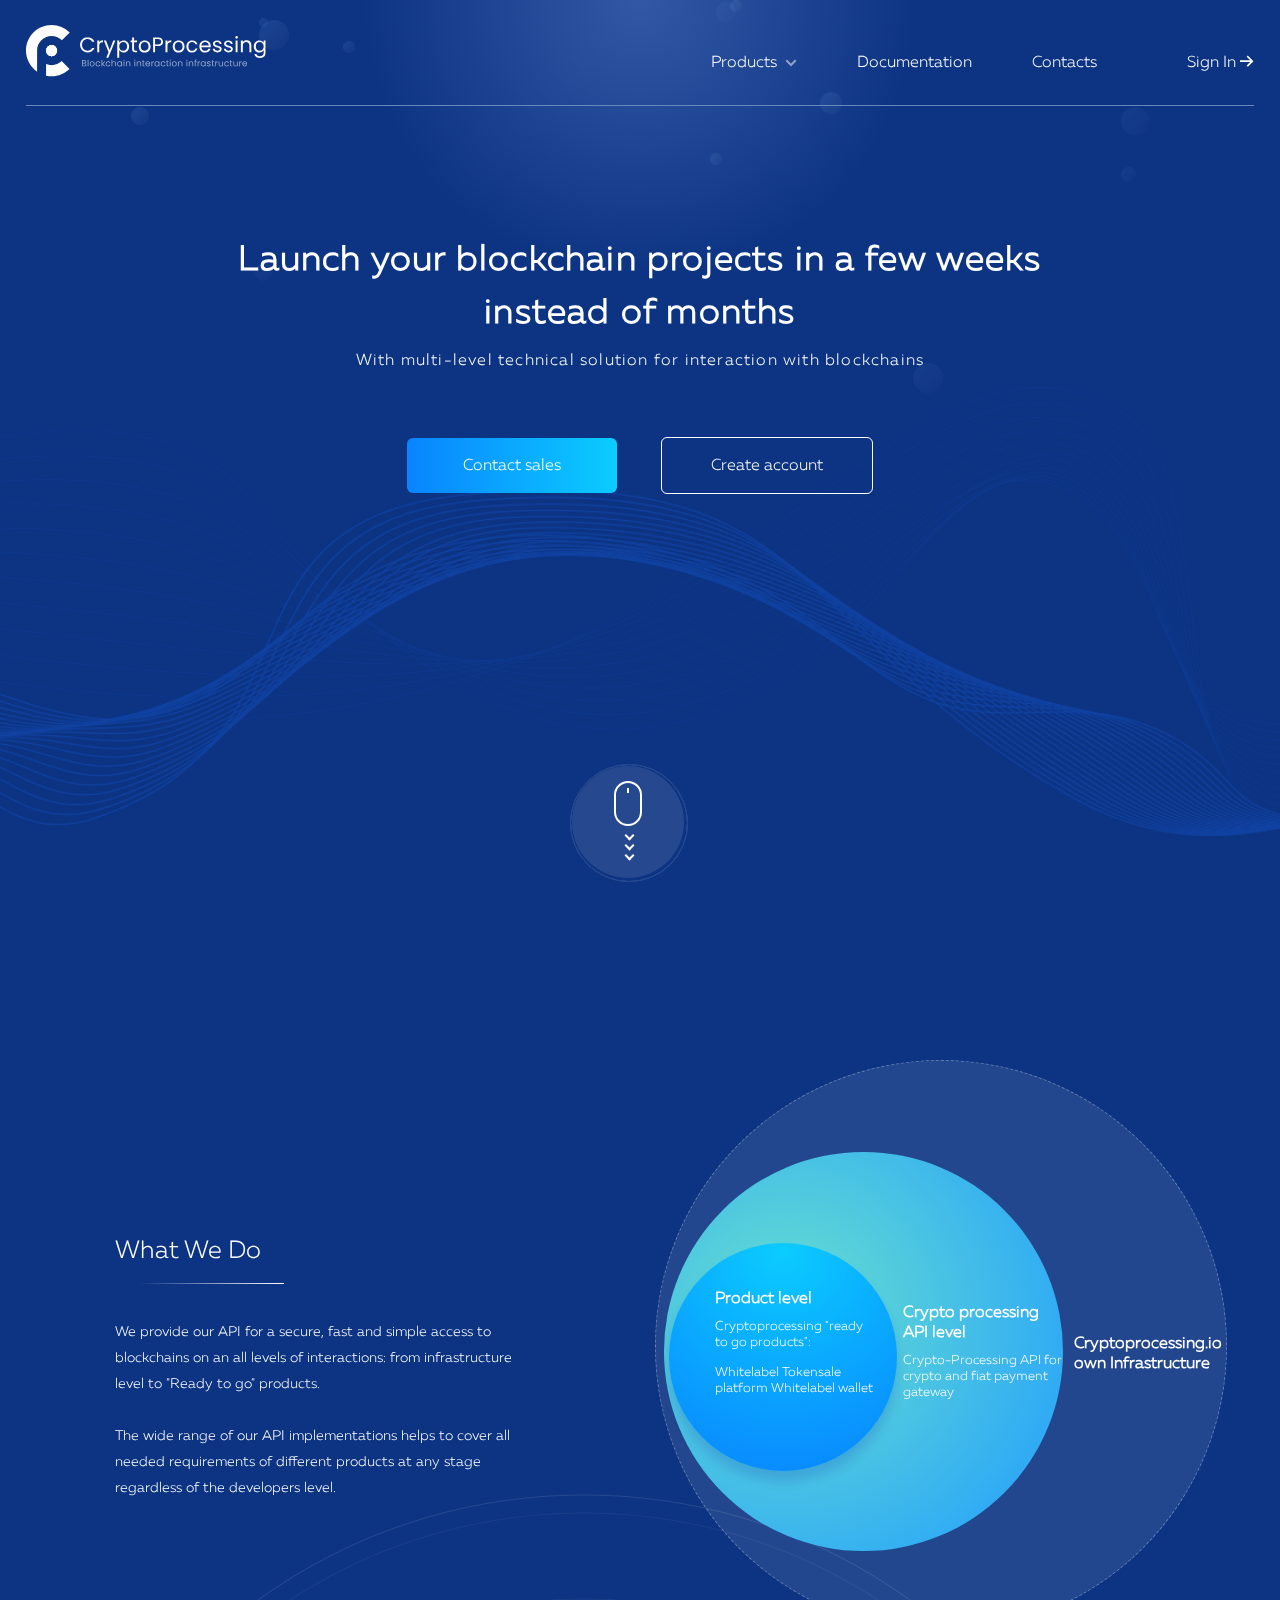
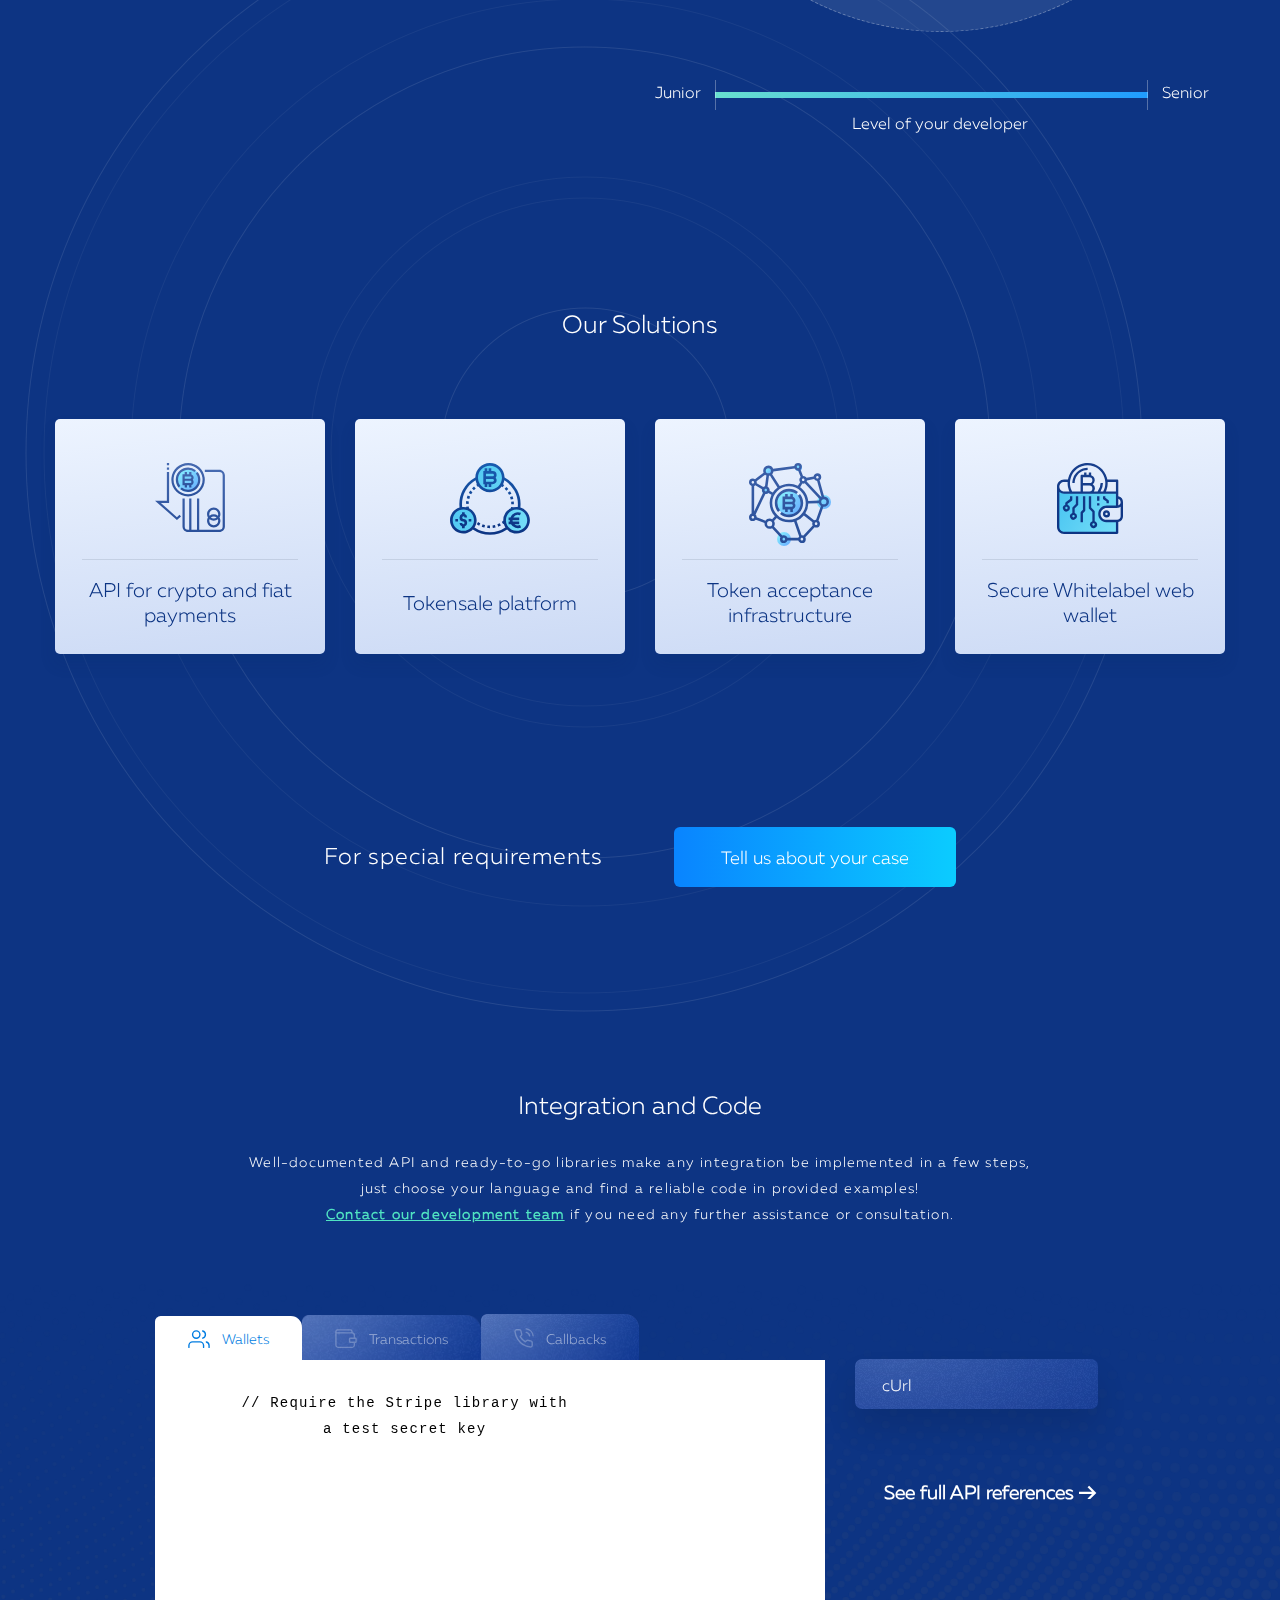
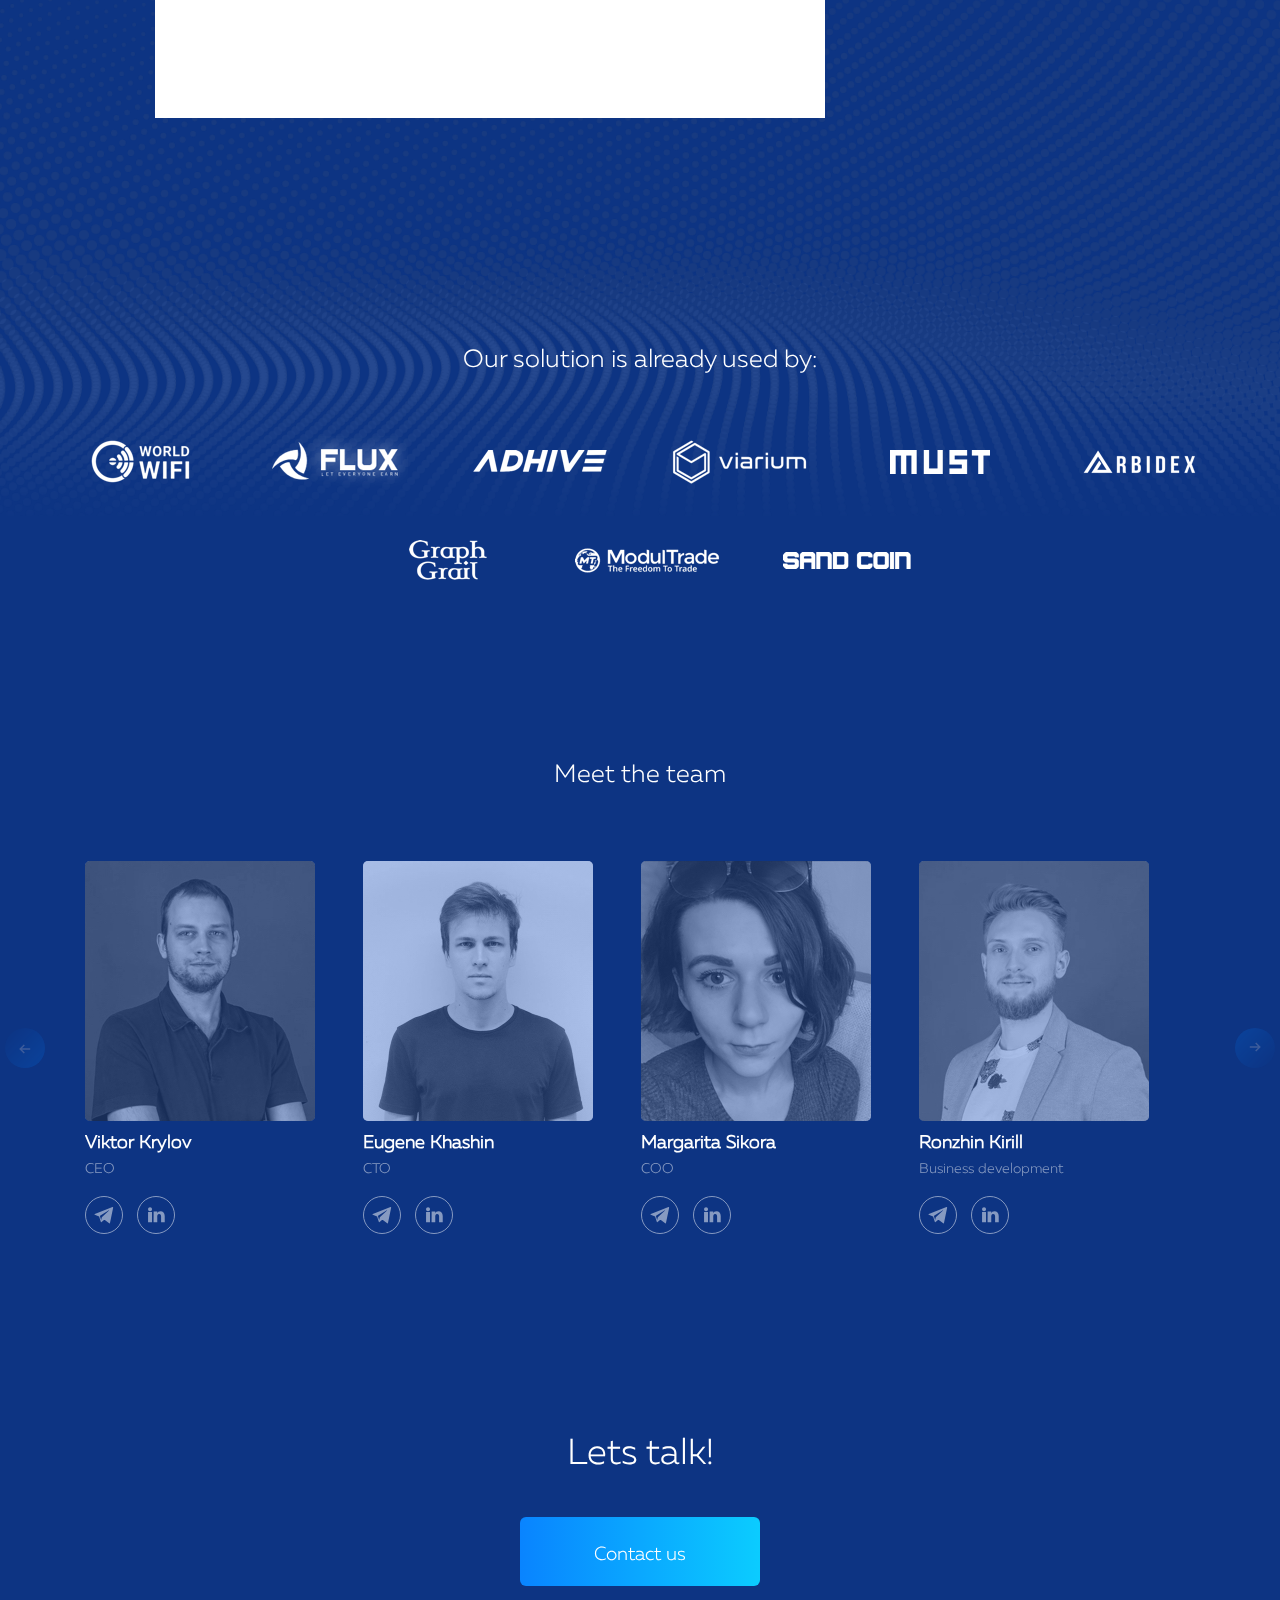
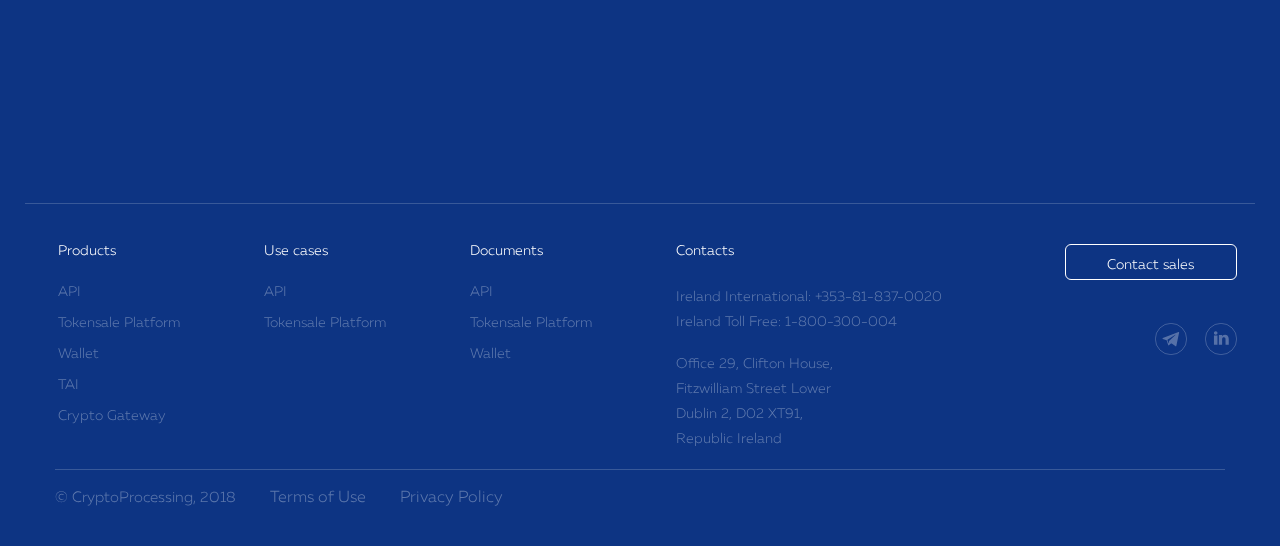
==== index.html @ 7ec47445 "first commit" ====
<!DOCTYPE html>
<html lang="en">
<head>
	<meta charset="UTF-8">
	<title>Cryptoprocessing.io</title>
  <link href="./css/slick-theme.css" type="text/css" rel="stylesheet" />
  <link href="./css/slick.css" type="text/css" rel="stylesheet" />
  <link href="./css/styles.css?v17" rel="stylesheet" />
</head>
<body>
	<header>
		<div class="container">
         	<span class="mob_btn">
           		<em class="top-bar"></em>
           		<em class="middle-bar"></em>
           		<em class="bottom-bar"></em>
         	</span><!-- mob_btn  -->
     		<a href="#" class="logo"><img src="./img/empty.gif" alt="CryptoProcessing" /></a>
    		<nav>
        		<ul>
            		<li class="products with_submenu">
            			<span href="#">Products <i></i></span>
						<ul>
            				<li><a href="#">API</a></li>
            				<li><a href="#">Tokensale platform</a></li>
            				<li><a href="#">WebWallet</a></li>
            				<li><a href="#">TAI</a></li>
            				<li><a href="#">Crypto Gateway</a></li>
            				<li><a href="#">Exchange</a></li>
            			</ul>
            		</li>
            		

            		<li><a href="https://docs.cryptoprocessing.io/" target="_blank">Documentation</a></li>

            		<li class="last_menu"><a href="#">Contacts</a></li>
            		<li class="signin"><a href="#"><span>Sign In</span><i></i></a></li>
            		<!--<li class="lang_container"><div class="lang">
            				<span>ENG</span>
            					<ul>
            						<li>RU</li>
            						<li>JP</li>
            					</ul>
            			</div>
            		</li>-->
        		</ul>
     		</nav>
   		</div><!-- container  -->
	</header>
  <div class="bg__cont">
    <div class="bg_circle">
    
    </div>
  </div>

  <div class="bg__cont bg__cont_one">
    <div class="bg_circle">
    
    </div>
  </div>
  <div class="bg__cont bg__cont_two">
    <div class="bg_circle">
    
    </div>
  </div>
  <!-- <div class="bg__cont bg__cont_three">
    <div class="bg_circle">
    
    </div>
  </div> -->
	<div class="sun"></div>

	<main>
		<section class="first">
			
			<div class="bg_wave"></div>
			<div class="wrapper" data-type="background"  data-speed="20">
				<div class="main_text">Launch your blockchain projects in a few weeks<br /> instead of months</div>
				<div class="text">With multi-level technical solution for interaction with blockchains</div>
				<div class="btn_line">
					<a href="" class="btn btn_blue">Contact sales</a>
					<a href="" class="btn btn_framed">Create account</a>
				</div>
				<div class="scrolldown">
					<div id="mouse-scroll">
  						<div class="mouse">
    						<div class="mouse-in"></div>
  						</div>
  						<div>
      						<span class="down-arrow-1"></span>
      						<span class="down-arrow-2"></span>
      						<span class="down-arrow-3"></span>
   						</div>
          </div>
          <div id = "scrolldown_arrow">
            <img src="./img/bg/scrolldown.svg" />
          </div>
					<div class="circle_block">
						<div class="static_circle"></div>
						<div class="circle one"></div>
						<div class="circle two"></div>
						<div class="circle three"></div>
					</div>
				</div>
			</div>
		</section>
		<section class="wwd">
			<div class="wrapper">
				<div class="wwd_container">
					<div class="wwd_col wwd_l_col">
						<h3><span>What We Do</span></h3>
						<div class="text">
							<p>We provide our API for a secure, fast and simple access to blockchains on an all levels of interactions: from infrastructure level to "Ready to go" products. 
							</p><p>The wide range of our API implementations helps to cover all needed requirements of different products at any stage regardless of the developers level.
							</p>
						</div>
          </div>
          <div class="wwd__process">
            <img src="./img/bg/CIRCLES_mobile.svg" />
          </div>
					<div class="wwd_col wwd_r_col">
						<div class="circle_di">
							<img src="img/empty.gif" alt="">
							<ul>
								<li class="lev_3">
									<dl>
										<dt>Product level</dt>
										<dd><p>Cryptoprocessing "ready to go products":</p><p> Whitelabel Tokensale platform Whitelabel wallet</p></dd>
									</dl>
									<img src="img/empty.gif" alt="">
								</li>
								<li class="lev_2">
									<dl>
										<dt>Сrypto processing<br /> API level</dt>
										<dd>Crypto-Processing  API for crypto and fiat payment gateway</dd>
									</dl>
									<img src="img/empty.gif" alt="">
								</li>
								<li class="lev_1">
									<dl>
										<dt>Cryptoprocessing.io<br /> own  Infrastructure</dt>
									</dl>
									<img src="img/empty.gif" alt="">
								</li>
							</ul>
						</div>
						<div class="line_di">
							<span class="left_side">Junior</span>
							<div class="line"></div>
							<span class="right_side">Senior</span>
							<span class="sign">Level of your developer</span>
						</div>
					</div>
				</div>
			</div>
		</section>
		<section class="solutions">
			<div class="wrapper">
				<div class="bg_circle"></div>
				<h2>Our Solutions</h2>
				<div class="solutions_list">
					<a href="#" class="sol_1">
						<i></i>
						<p>API for crypto and fiat payments</p>
					</a>
					<a href="#"  class="sol_2">
						<i></i>
						<p>Tokensale platform</p>
					</a>
					<a href="#"  class="sol_3">
						<i></i>
						<p>Token acceptance infrastructure</p>
					</a>
					<a href="#"  class="sol_4">
						<i></i>
						<p>Secure Whitelabel web wallet</p>
					</a>
				</div>
				<div class="line_spec">
					<p>For special requirements</p>
					<a href="" class="btn btn_blue"><span>Tell us about your case</span></a>
				</div>
			</div>	
		</section>
      	<section class="dev_first">
           	<div class="wrapper">
                    <h2>Integration and Code</h2>   
                    <p>Well-documented API and ready-to-go libraries make any integration be implemented in a few steps, just choose your language and find a reliable code in provided examples!<br />
                    <a href="">Сontact our development team</a> if you need any further assistance or consultation.</p> 
                    <div class="tabs_container tabs_container_langs">
                      

                         <ul class="tabs_content tabs_content_langs">
                              <li class="devfirst_1 selected">
                                    <div class="tabs_container tabs_container_for_code">
                                          <!--<span class="mob_list">Users</span>-->
                                          <ul class="tabs_menu tabs_menu_for_code">
                                                <li data-tabcontainer="how_1" class="selected users">
                                                	<i class="n_act"></i><i class="act"></i>
                                                	<span>Wallets</span>
                                                </li>
                                                <li data-tabcontainer="how_2" class="wallets">
                                                	<i class="n_act"></i><i class="act"></i>
                                                	<span>Transactions</span>
                                                </li>
                                                <li data-tabcontainer="how_3" class="callbacks">
                                                	<i class="n_act"></i><i class="act"></i>
                                                	<span>Callbacks</span>
                                                </li>

                                         </ul>
                                         <ul class="tabs_content tabs_content_for_code">
                                            <li class="how_1 selected">
                                                  <code>
                                                      <p class="comments">// Require the Stripe library with a test secret key</p>

                                                  </code>
                                            </li>
                                            <li class="how_2">*****   Transactions content *****</li>
                                            <li class="how_3">*****   Callbacks content *****</li>

                                         </ul>
                                    </div><!-- tabs_container -->                                  

                              </li>
                             <!-- <li class="devfirst_2">*****   RUBY content *****</li>
                              <li class="devfirst_3">*****   PYTHON content *****</li> -->

                         </ul>

                        <div class="tabs_menu_langs_container">
                            
                            <ul class="tabs_menu tabs_menu_langs">
                                 <li data-tabcontainer="devfirst_1" class="selected">cUrl</li>
                                <!-- <li data-tabcontainer="devfirst_2">RUBY</li>
                                 <li data-tabcontainer="devfirst_3">PYTHON</li> -->

                            </ul>

                            <a href="#" class="desktop api_link">See full API references <i class="arrow_right"></i></a>
                         </div>                         
                    </div><!-- tabs_container -->
                     <!-- <a href="#" class="mob api_link">See full API references<i class="arrow_right"></i></a> -->

           	</div>      
      	</section> 	
      	<section class="clients">
      		<div class="wave_grid"></div>
      		<div class="wrapper">
      			<h2>Our solution is already used by:</h2>
      			<ul>
      				<li><a href="" target="_blank"><img src="img/clients/client_1.png" alt="WorldWIFI"></a></li>
      				<li><a href="" target="_blank"><img src="img/clients/client_2.png" alt="Flux"></a></li>
      				<li><a href="" target="_blank"><img src="img/clients/client_3.png" alt="Adhive"></a></li>
      				<li><a href="" target="_blank"><img src="img/clients/client_4.png" alt="Viarium"></a></li>
      				<li><a href="" target="_blank"><img src="img/clients/client_5.png" alt="MUST"></a></li>
      				<li><a href="" target="_blank"><img src="img/clients/client_6.png" alt="Arbidex"></a></li>
      				<li><a href="" target="_blank"><img src="img/clients/client_7.png" alt="GraphGrey"></a></li>
      				<li><a href="" target="_blank"><img src="img/clients/client_8.png" alt="ModulTrade"></a></li>
      				<li><a href="" target="_blank"><img src="img/clients/client_9.png" alt="SendCoin"></a></li>
      			</ul>
      		</div>
      	</section>
		<section class="team">
			<h2>Meet the team</h2>
			<div class="team_frame">
        <div class="team_arrow team_arrow_left">
          <img src="./img/icons/arrow-copy.svg" />
        </div>
				<ul class="team_items">
					<li class="team_item">
						<div class="team_item__img"><img src="img/team/teamPerson_1.jpg" alt="" class="color"></div>
						<div class="team_item__info">
							<div class="team_item__info_name">Viktor Krylov</div>
							<div class="team_item__info_position">CEO</div>
							<ul class="team_item__info_cosials">
								<li class="telegram"><a href="https://t.me/Onlinevik"><i><img src="./img/icons/telegram.svg" /></i></a></li>
								<li class="in"><a href="https://www.linkedin.com/in/victor-krylov-48970065/"><i><img src="./img/icons/linked.svg" /></i></a></li>
							</ul>
						</div>
					</li>
					<li class="team_item">
						<div class="team_item__img"><img src="img/team/teamPerson_2.jpg" alt="" class="color"></div>
						<div class="team_item__info">
							<div class="team_item__info_name">Eugene Khashin</div>
							<div class="team_item__info_position">CTO</div>
							<ul class="team_item__info_cosials">
								
								<li class="telegram"><a href="https://t.me/adastreamer"><i><img src="./img/icons/telegram.svg" /></i></a></li>
								<li class="in"><a href="https://www.linkedin.com/in/adastreamer/"><i><img src="./img/icons/linked.svg" /></i></a></li>
							</ul>
						</div>
					</li>
					<li class="team_item">
						<div class="team_item__img"><img src="img/team/teamPerson_3.jpg" alt="" class="color"></div>
						<div class="team_item__info">
							<div class="team_item__info_name">Margarita Sikora</div>
							<div class="team_item__info_position">COO</div>
							<ul class="team_item__info_cosials">
								
								<li class="telegram"><a href="https://t.me/sikorushka"><i><img src="./img/icons/telegram.svg" /></i></a></li>
								<li class="in"><a href="https://www.linkedin.com/in/margarita-sikora-6751b687/"><i><img src="./img/icons/linked.svg" /></i></a></li>
							</ul>
						</div>
					</li>
					<li class="team_item">
						<div class="team_item__img"><img src="img/team/teamPerson_4.jpg" alt="" class="color"></div>
						<div class="team_item__info">
							<div class="team_item__info_name">Ronzhin Kirill</div>
							<div class="team_item__info_position">Business development</div>
							<ul class="team_item__info_cosials">
								
								<li class="telegram"><a href="https://t.me/ronzhin35"><i><img src="./img/icons/telegram.svg" /></i></a></li>
								<li class="in"><a href="https://www.linkedin.com/in/kirill-ronzhin/"><i><img src="./img/icons/linked.svg" /></i></a></li>
							</ul>
						</div>
					</li>
					<li class="team_item">
						<div class="team_item__img"><img src="img/team/teamPerson_5.jpg" alt="" class="color"></div>
						<div class="team_item__info">
							<div class="team_item__info_name">Leonov Andrey</div>
							<div class="team_item__info_position">Старший серверный разработчик</div>
							<ul class="team_item__info_cosials">
								
								<li class="telegram"><a href="https://t.me/da4nik_sms"><i><img src="./img/icons/telegram.svg" /></i></a></li>
								<li class="in"><a href="https://www.linkedin.com/in/maksim-stepanov-55275a86/"><i><img src="./img/icons/linked.svg" /></i></a></li>
							</ul>
						</div>
					</li>
					<li class="team_item">
						<div class="team_item__img"><img src="img/team/teamPerson_6.jpg" alt="" class="color"></div>
						<div class="team_item__info">
							<div class="team_item__info_name">Artamonov Alexander</div>
							<div class="team_item__info_position">Developer</div>
							<ul class="team_item__info_cosials">
								
								<li class="telegram"><a href="https://t.me/artamonovdev"><i><img src="./img/icons/telegram.svg" /></i></a></li>
								<li class="in"><a href="https://www.linkedin.com/in/artamonovdev"><i><img src="./img/icons/linked.svg" /></i></a></li>
							</ul>
						</div>
					</li>
					<li class="team_item">
						<div class="team_item__img"><img src="img/team/teamPerson_7.jpg" alt="" class="color"></div>
						<div class="team_item__info">
							<div class="team_item__info_name">Maksim Stepanov</div>
							<div class="team_item__info_position">Docker Jedi</div>
							<ul class="team_item__info_cosials">
								
								<li class="telegram"><a href="https://t.me/me_laman"><i><img src="./img/icons/telegram.svg" /></i></a></li>
								<li class="in"><a href="https://www.linkedin.com/in/%D0%B0%D0%BD%D0%B4%D1%80%D0%B5%D0%B9-%D0%BB%D0%B5%D0%BE%D0%BD%D0%BE%D0%B2-1388665a/"><i><img src="./img/icons/linked.svg" /></i></a></li>
							</ul>
						</div>
					</li>
					<li class="team_item">
						<div class="team_item__img"><img src="img/team/teamPerson_8.jpg" alt="" class="color"></div>
						<div class="team_item__info">
							<div class="team_item__info_name">Khashina Lydia</div>
							<div class="team_item__info_position">iOS Developer</div>
							<ul class="team_item__info_cosials">
								
								<li class="telegram"><a href="https://t.me/lydiakhashina"><i><img src="./img/icons/telegram.svg" /></i></a></li>
								<li class="in"><a href="https://www.linkedin.com/in/lydia-khashina"><i><img src="./img/icons/linked.svg" /></i></a></li>
							</ul>
						</div>
					</li>
					<li class="team_item">
						<div class="team_item__img"><img src="img/team/teamPerson_9.jpg" alt="" class="color"></div>
						<div class="team_item__info">
							<div class="team_item__info_name">Bogatkin Stanislav</div>
							<div class="team_item__info_position">DevOps</div>
							<ul class="team_item__info_cosials">
								
								<li class="telegram"><a href="https://t.me/annandoil"><i><img src="./img/icons/telegram.svg" /></i></a></li>
								<li class="in"><a href="https://www.linkedin.com/in/sbogatkin/"><i><img src="./img/icons/linked.svg" /></i></a></li>
							</ul>
						</div>
					</li>
					<li class="team_item">
						<div class="team_item__img"><img src="img/team/teamPerson_10.jpg" alt="" class="color"></div>
						<div class="team_item__info">
							<div class="team_item__info_name">Maliy Oleg</div>
							<div class="team_item__info_position">CMO of cryptoprocessing.io</div>
							<ul class="team_item__info_cosials">
								
								<li class="telegram"><a href="https://t.me/OlegMali"><i><img src="./img/icons/telegram.svg" /></i></a></li>
								<li class="in"><a href="https://www.linkedin.com/in/oleg-maliy/"><i><img src="./img/icons/linked.svg" /></i></a></li>
							</ul>
						</div>
					</li>
				</ul>
        <div class="team_arrow team_arrow_right">
          <img src="./img/icons/arrow-copy.svg" />
        </div>
			</div>
		</section>
		<section class="lets_talk">
			<div class="bg_lets_talk"></div>
			<div class="bg_particles" data-type="background"  data-speed="20"></div>
			<div class="wrapper">
				<div class="lets_talk_container">
					<span>Lets talk!</span>
					<br />
          <a href="" class="btn btn_blue">Contact us</a>
          <div class="bg__cont">
              <div class="bg_circle">
              
              </div>
            </div>
          
            <div class="bg__cont bg__cont_one">
              <div class="bg_circle">
              
              </div>
            </div>
            <div class="bg__cont bg__cont_two">
              <div class="bg_circle">
              
              </div>
            </div>
				</div>	
			</div>
		</section>

	</main>
	<footer>
		<div class="wrapper">
			<div class="footerRow">
      			<dl>
          			<dt>Products</dt>
          			<dd>
              			<a href="#">API</a>
              			<a href="#">Tokensale Platform</a>
              			<a href="#">Wallet</a>
              			<a href="#">TAI</a>
              			<a href="#">Crypto Gateway</a>
          			</dd>
      			</dl>
      			<dl>
          			<dt>Use cases</dt>
          			<dd>
             			<a href="#">API</a>
              			<a href="#">Tokensale Platform</a>
          			</dd>
      			</dl>
      			<dl>
          			<dt>Documents</dt>
          			<dd>
              			<a href="#">API</a>
              			<a href="#">Tokensale Platform</a>
              			<a href="#">Wallet</a>
          			</dd>
      			</dl>   
      			<dl class="address">
      				<dt>Contacts</dt>
      				<dd>
      					<ul>
      						<li>Ireland International: +353-81-837-0020<br /> Ireland Toll Free:  1-800-300-004</li>
      						<li>Office 29, Clifton House,<br /> Fitzwilliam Street Lower<br /> Dublin 2, D02 XT91,<br />Republic Ireland</li>
      					</ul>
      				</dd>
      			</dl>
      			<div class="contact_sale_block">
      				<a href="" class="btn btn_framed">Contact sales</a>
      				<div class="socials_line">
      					<a href="" class="telegram">
      						<i class="over"></i>
      						<i class="out"></i>
      					</a>
      					<a href="" class="linkedin">
      						<i class="over"></i>
      						<i class="out"></i>
      					</a>
      				</div>      				
      			</div>
      			<div class="copyrights">   
      				<small>&copy; CryptoProcessing, 2018</small>     
        			<a href="#">Terms of Use</a>
        			<a href="#">Privacy Policy</a>
        			
      			</div>
   			</div>
  		</div>
	</footer>

</body>
    <script src="./js/jquery.js"></script>
    <script src="./js/slick.min.js"></script>
    <script src="./js/script.js"></script>
</html>
---- css/styles.css ----
@font-face {
  font-family: MullerRegular;
  src: url('../fonts/Fontfabric - MullerRegular.otf');
  font-family: MullerLight;
  src: url('../fonts/Fontfabric - MullerLight.otf');
}

@font-face {
  font-family: MullerMedium;
  src: url('../fonts/Fontfabric - MullerMedium.otf');
}

header.scrolled {
  background: #0d3483;
  opacity: .9;
  box-shadow: 0 -37px 26px 29px #000
}

header.scrolled .container {
  border-bottom: none
}

header {
  height: auto;
  width: 100%;
  position: fixed;
  top: 0;
  left: 0;
  z-index: 1000;
  background: 0 0;
  padding-top: 25px;
  color: #fff
}

header .container {
  position: relative;
  border-bottom: 1px solid #6b86ba;
  height: 100%;
  width: 96%;
  max-width: 1440px;
  display: -webkit-box;
  display: -ms-flexbox;
  display: flex;
  -webkit-box-align: center;
  -ms-flex-align: center;
  align-items: center;
  -ms-flex-wrap: wrap;
  flex-wrap: wrap;
  margin: 0 auto;
  padding-bottom: 25px
}

header .container .logo {
  -webkit-box-flex: 1;
  -ms-flex: 1 1 auto;
  flex: 1 1 auto
}

header .container .logo img {
  width: 240px;
  max-width: 100%;
  height: 52px;
  background: url(../img/cp_logo.svg) top left/cover no-repeat
}

header .container nav ul {
  display: -webkit-box;
  display: -ms-flexbox;
  display: flex;
  -webkit-box-flex: 1;
  -ms-flex: 1 1 auto;
  flex: 1 1 auto;
  -ms-flex-wrap: wrap;
  flex-wrap: wrap;
  -ms-flex-pack: distribute;
  justify-content: space-around;
  margin: 0
}

nav {
  position: relative
}

span.mob_btn {
  width: 50px;
  height: 50px;
  border: 1px solid #fff;
  border-radius: 5px;
  position: absolute;
  right: 0;
  top: 0;
  cursor: pointer;
  display: none
}

span.mob_btn em {
  width: 80%;
  margin: 10px auto 0;
  background: #fff;
  height: 3px;
  display: block;
  -webkit-transition: all .2s;
  transition: all .2s
}

.opened_menu span.mob_btn em.top-bar {
  -webkit-transform: rotate(45deg);
  -ms-transform: rotate(45deg);
  transform: rotate(45deg);
  -webkit-transform-origin: left top;
  -ms-transform-origin: left top;
  transform-origin: left top;
  margin-left: 20%
}

.opened_menu span.mob_btn em.middle-bar {
  opacity: 0
}

.opened_menu span.mob_btn em.bottom-bar {
  -webkit-transform: rotate(-45deg);
  -ms-transform: rotate(-45deg);
  transform: rotate(-45deg);
  -webkit-transform-origin: left top;
  -ms-transform-origin: left top;
  transform-origin: left top;
  margin-left: 20%;
  margin-top: 11px
}

nav ul {
  text-align: right;
  padding-top: 20px
}

nav ul li {
  list-style: none;
  display: inline-block;
  margin-right: 60px;
  font-size: 16px
}

nav ul li a {
  color: #fff
}

nav ul li a:hover {
  color: #fff;
  text-decoration: none
}

nav ul li:last-child {
  margin-right: 0
}

nav ul li.last_menu {
  margin-right: 90px
}

nav ul li.products {
  cursor: pointer
}

nav ul li.products span i {
  width: 12px;
  height: 8px;
  margin-left: 4px;
  background: url(../img/icons/arrow_down.svg) top left/cover no-repeat;
  display: inline-block
}

nav ul li.signin a i {
  width: 14px;
  height: 12px;
  margin-left: 4px;
  background: url(../img/icons/arrow.svg) top left/cover no-repeat;
  display: inline-block
}

nav ul a:hover {
  color: #fff;
  text-decoration: none
}

nav ul li.with_submenu {
  position: relative
}

nav ul li.with_submenu ul {
  position: absolute;
  background: #fff;
  display: none;
  width: 248px;
  left: 50%;
  border-radius: 10px;
  margin-left: -130px;
  top: 42px;
  padding-bottom: 20px
}

nav ul li.with_submenu ul li {
  padding-left: 12px;
  padding-right: 12px;
  margin-right: 0;
  display: block
}

nav ul li.with_submenu ul li a {
  color: #0c3483;
  padding-left: 32px;
  padding-top: 15px;
  height: 24px;
  display: block;
  text-align: left
}

nav ul li.with_submenu ul li a:hover {
  background: #e2e8f1
}

nav ul li.with_submenu ul::after {
  content: '';
  position: absolute;
  left: 50%;
  top: -20px;
  border: 10px solid transparent;
  border-bottom: 10px solid #fff;
  margin-left: -5px
}

nav ul li.submenu_opened ul {
  display: block
}

nav ul li.lang_container .lang span {
  opacity: .23;
  border-bottom: 1px dashed #fff
}

nav ul li.lang_container .lang ul {
  width: 100px;
  display: none
}

nav ul li.lang_container .lang ul li {
  cursor: pointer;
  display: block;
  margin-right: 0;
  line-height: 30px
}

body.white header {
  background: #0d3483
}

body.white header nav ul {
  text-align: right;
  padding-top: 20px
}

body.white nav ul li.with_submenu ul {
  box-shadow: 0 15px 26px 15px rgba(0, 41, 99, .15)
}

footer {
  height: auto;
  width: 100%;
  font-size: 14px;
  color: #fff;
  position: relative;
  z-index: 100
}

footer .wrapper {
  border-top: 1px solid #385999;
  padding-top: 40px
}

footer .wrapper .footerRow {
  display: -webkit-box;
  display: -ms-flexbox;
  display: flex;
  -ms-flex-wrap: wrap;
  flex-wrap: wrap;
  margin-left: -15px;
  margin-right: -15px;
  -ms-flex-pack: distribute;
  justify-content: space-around
}

footer .wrapper .footerRow dl {
  box-sizing: border-box;
  word-wrap: break-word;
  margin-left: 15px;
  margin-right: 15px;
  width: calc(16.666666666666668% - 30px)
}

footer .wrapper .footerRow dl dt {
  margin-bottom: 27px;
  font-weight: 400
}

footer .wrapper .footerRow dl dd a {
  display: block;
  margin-bottom: 17px;
  color: #5c77ac
}

footer .wrapper .footerRow dl dd ul {
  list-style: none
}

footer .wrapper .footerRow dl dd ul li {
  color: #5c77ac;
  margin-bottom: 17px;
  line-height: 25px
}

footer .wrapper .footerRow dl.address {
  width: calc(25% - 30px)
}

footer .wrapper .footerRow .contact_sale_block {
  width: calc(25% - 30px);
  text-align: right
}

footer .wrapper .footerRow .contact_sale_block a.btn {
  width: 170px;
  height: 21px;
  padding-top: 13px;
  font-size: 14px
}

footer .wrapper .footerRow .contact_sale_block .socials_line {
  margin-top: 43px
}

footer .wrapper .footerRow .contact_sale_block .socials_line a {
  display: inline-block;
  width: 32px;
  height: 32px;
  position: relative;
  margin-right: 14px
}

footer .wrapper .footerRow .contact_sale_block .socials_line a i {
  background-repeat: no-repeat;
  background-position: center center;
  display: inline-block;
  background-size: cover;
  position: absolute;
  top: 0;
  left: 0
}

footer .wrapper .footerRow .contact_sale_block .socials_line a .over {
  display: none;
  width: 56px;
  height: 51px;
  background-size: cover;
  left: -12px;
  top: -3px
}

footer .wrapper .footerRow .contact_sale_block .socials_line a .out {
  display: inline-block;
  width: 32px;
  height: 32px
}

footer .wrapper .footerRow .contact_sale_block .socials_line a:last-child {
  margin-right: 0
}

footer .wrapper .footerRow .contact_sale_block .socials_line a:hover .over {
  display: inline-block
}

footer .wrapper .footerRow .contact_sale_block .socials_line a:hover .out {
  display: none
}

footer .wrapper .footerRow .contact_sale_block .socials_line .telegram .over {
  background-image: url(../img/socials/telegram_c.svg)
}

footer .wrapper .footerRow .contact_sale_block .socials_line .telegram .out {
  background-image: url(../img/socials/telegram.svg)
}

footer .wrapper .footerRow .contact_sale_block .socials_line .linkedin .over {
  background-image: url(../img/socials/in_c.svg)
}

footer .wrapper .footerRow .contact_sale_block .socials_line .linkedin .out {
  background-image: url(../img/socials/in.svg)
}

footer .wrapper .footerRow .copyrights {
  box-sizing: border-box;
  word-wrap: break-word;
  margin-left: 15px;
  margin-right: 15px;
  width: calc(100% - 30px);
  text-align: left;
  position: relative;
  border-top: 1px solid #385999;
  padding-top: 20px;
  padding-bottom: 40px;
  font-size: 16px
}

footer .wrapper .footerRow .copyrights a {
  color: #5c77ac;
  margin-right: 30px
}

footer .wrapper .footerRow .copyrights a:last-child {
  margin-right: 0
}

footer .wrapper .footerRow .copyrights a:hover {
  color: #5c77ac
}

footer .wrapper .footerRow .copyrights small {
  display: inline-block;
  bottom: 34px;
  right: 0;
  margin-right: 30px;
  color: #5c77ac;
  font-size: 15px
}

.team {
  margin-top: 129px;
}

.team .team_frame .team_items .team_item__img {
  position: relative;
  width: 230px;
  height: 260px;
  border-radius: 5px;
  overflow: hidden
}

.team .team_frame .team_items .team_item__info_cosials {
  margin-top: 20px
}

.team .team_frame .team_items .team_item__info_cosials li {
  list-style: none;
  display: inline-block;
  margin-right: 10px;
  vertical-align: top;
}

.team .team_frame .team_items .team_item__info_cosials li a i {
  background-repeat: no-repeat;
  background-position: top left;
  display: inline-flex;
  justify-content: center;
  align-items: center;
  width: 36px;
  height: 36px;
  border: 1px solid #fff;
  border-radius: 50%;
  text-align: center;
  line-height: 36px;
  opacity: 0.5;
}

.team .team_frame .team_items .team_item__info_cosials .telegram img,
.team .team_frame .team_items .team_item__info_cosials .in img {
  display: inline-block;
  vertical-align: middle;
}

.team .team_frame .team_items .team_item__info_cosials li a i:hover {
  opacity: 1;
  background: #47c3f1;
  border-color: #47c3f1;
}

.team_frame {
  max-width: 1110px;
  margin: 0 auto;
  margin-top: 73px;
  position: relative;
}

.team_item__img {
  margin-bottom: 13px;
}

.team_item__img img {
  filter: grayscale(100%);
  position: relative;
  transition: .4s;
}

.team_item__img:after {
  content: '';
  display: block;
  position: absolute;
  left: 0;
  right: 0;
  top: 0;
  bottom: 0;
  background: #3A6ED4;
  opacity: .41;
  transition: .4s;
}

.team_item_hover .team_item__img img {
  filter: grayscale(0);
}

.team_item_hover .team_item__img:after {
  opacity: 0;
}

.team_item {
  outline: none;
}

.team_item__info_name {
  font-size: 18px;
  font-weight: 700;
  color: #fff
}

.team_item__info_position {
  opacity: .5;
  font-size: 14px;
  color: #fff;
  margin-top: 10px
}

.team_arrow {
  background-image: linear-gradient(313deg, rgba(255, 255, 255, 0), #0081ff);
  display: inline-block;
  position: absolute;
  width: 40px;
  height: 40px;
  line-height: 40px;
  text-align: center;
  border-radius: 50%;
  cursor: pointer;
  opacity: 0.2;
}

.team_arrow:hover {
  opacity: 1;
}

.team_arrow_left {
  left: -80px;
  top: 50%;
  transform: translateY(-50%) rotate(180deg);
}

.team_arrow_right {
  right: -80px;
  top: 50%;
  transform: translateY(-50%);
}

.team_arrow img {
  width: 13px;
  height: 10px;
}

.dev_first {
  margin-top: 207px;
  margin-bottom: 150px
}

.dev_first h2 {
  width: 70%;
  margin: 0 auto;
  text-align: center
}

.dev_first p {
  width: 68%;
  margin: 30px auto 0;
  text-align: center;
  line-height: 26px;
  letter-spacing: 1.2px
}

.dev_first p a {
  font-weight: 700;
  color: #50e3c2;
  text-decoration: underline
}

.dev_first .tabs_container_langs {
  margin: 86px -15px 0;
  display: -webkit-box;
  display: -ms-flexbox;
  display: flex;
  -ms-flex-wrap: wrap;
  flex-wrap: wrap;
  -webkit-box-pack: center;
  -ms-flex-pack: center;
  justify-content: center
}

.dev_first .tabs_container_langs .tabs_menu_langs_container {
  box-sizing: border-box;
  word-wrap: break-word;
  margin-left: 15px;
  margin-right: 15px;
  width: calc(25% - 30px);
  margin-top: 45px
}

.dev_first .tabs_container_langs .tabs_menu_langs_container .api_link {
  color: #fff;
  margin-top: 75px;
  display: block;
  text-align: center;
  font-size: 19px;
  font-weight: 700
}

.dev_first .tabs_container_langs .tabs_menu_langs_container .api_link i {
  width: 18px;
  height: 14px;
  display: inline-block;
  background: url(../img/icons/arrow.svg) top left/cover no-repeat
}

.dev_first .tabs_container_langs .tabs_content_langs {
  box-sizing: border-box;
  word-wrap: break-word;
  margin-left: 15px;
  margin-right: 15px;
  width: calc(58.333333333333336% - 30px)
}

.dev_first .tabs_container_langs ul.tabs_menu_langs {
  list-style: none;
  width: 100%
}

.dev_first .tabs_container_langs ul.tabs_menu_langs li {
  display: inline-block;
  text-align: left;
  padding-left: 10%;
  width: 80%;
  margin-left: 0;
  color: #98a9ca;
  border-bottom: 1px solid #24488f;
  height: 30px;
  padding-top: 20px;
  cursor: pointer;
  font-size: 16px
}

.dev_first .tabs_container_langs ul.tabs_menu_langs li:last-child {
  border-bottom: none
}

.dev_first .tabs_container_langs ul.tabs_menu_langs li.selected {
  color: #fff;
  border-radius: 7px;
  border-right: none;
  background: url(../img/elems/btn_prlang_active.png) top left no-repeat;
  box-shadow: 0 19px 31px 0 rgba(0, 0, 0, .1)
}

.dev_first .tabs_container_langs ul.tabs_content_langs {
  margin-top: 0
}

.dev_first .tabs_container_langs ul.tabs_content_langs li {
  display: none
}

.dev_first .tabs_container_langs ul.tabs_content_langs>li.selected {
  display: inline-block;
  width: 100%
}

.dev_first .tabs_container_for_code {
  width: 100%;
  margin: 0 auto
}

.dev_first .tabs_container_for_code ul.tabs_menu_for_code {
  position: relative;
  z-index: 1;
  padding: 0;
  margin: 0;
  height: 100%;
  list-style: none
}

.dev_first .tabs_container_for_code ul.tabs_menu_for_code li {
  position: relative;
  display: inline-block;
  padding: 14px 33px 13px;
  color: #fff;
  text-decoration: none;
  height: 100%;
  font-size: 14px;
  font-weight: 400;
  cursor: pointer;
  margin-right: -4px
}

.dev_first .tabs_container_for_code ul.tabs_menu_for_code li i {
  display: inline-block;
  width: 22px;
  height: 18px;
  margin-right: 8px;
  background-repeat: no-repeat;
  background-position: top left;
  background-size: cover;
  margin-bottom: -4px
}

.dev_first .tabs_container_for_code ul.tabs_menu_for_code li i.act {
  display: none
}

.dev_first .tabs_container_for_code ul.tabs_menu_for_code li i.n_act {
  display: inline-block;
  opacity: .5
}

.dev_first .tabs_container_for_code ul.tabs_menu_for_code li span {
  color: #fff;
  opacity: .5
}

.dev_first .tabs_container_for_code ul.tabs_menu_for_code li.users i.act {
  background-image: url(../img/icons/users_blue.svg)
}

.dev_first .tabs_container_for_code ul.tabs_menu_for_code li.users i.n_act {
  background-image: url(../img/icons/users_white.svg)
}

.dev_first .tabs_container_for_code ul.tabs_menu_for_code li.wallets i {
  width: 22px;
  height: 19px
}

.dev_first .tabs_container_for_code ul.tabs_menu_for_code li.wallets i.act {
  background-image: url(../img/icons/wallet_blue.svg)
}

.dev_first .tabs_container_for_code ul.tabs_menu_for_code li.wallets i.n_act {
  background-image: url(../img/icons/wallet_white.svg)
}

.dev_first .tabs_container_for_code ul.tabs_menu_for_code li.callbacks i {
  width: 20px;
  height: 20px
}

.dev_first .tabs_container_for_code ul.tabs_menu_for_code li.callbacks i.act {
  background-image: url(../img/icons/phone_blue.svg)
}

.dev_first .tabs_container_for_code ul.tabs_menu_for_code li.callbacks i.n_act {
  background-image: url(../img/icons/phone_white.svg)
}

.dev_first .tabs_container_for_code ul.tabs_menu_for_code li::before {
  background: url(../img/elems/active_tab.png) top left/cover no-repeat;
  content: '';
  position: absolute;
  top: 0;
  right: 0;
  bottom: 0;
  left: 0;
  z-index: -1;
  border-radius: .4em .8em 0 0
}

.dev_first .tabs_container_for_code ul.tabs_menu_for_code li.selected {
  z-index: 2
}

.dev_first .tabs_container_for_code ul.tabs_menu_for_code li.selected i.act {
  display: inline-block
}

.dev_first .tabs_container_for_code ul.tabs_menu_for_code li.selected i.n_act {
  display: none
}

.dev_first .tabs_container_for_code ul.tabs_menu_for_code li.selected span {
  color: #007ce1;
  opacity: 1
}

.dev_first .tabs_container_for_code ul.tabs_menu_for_code li.selected::before {
  background: #fff;
  margin-bottom: -.08em;
  border-color: #fff
}

.dev_first .tabs_container_for_code ul.tabs_content_for_code {
  width: 100%;
  height: 358px;
  background: #fff
}

.dev_first .tabs_container_for_code ul.tabs_content_for_code li {
  display: none;
  color: #000
}

.dev_first .tabs_container_for_code ul.tabs_content_for_code li.selected {
  display: inline-block
}

.first {
  position: relative
}

.first .wrapper {
  height: 100%;
  position: relative;
  background: url(../img/bg/particles.png) center 0 no-repeat fixed
}

.first .main_text {
  font-size: 35px;
  line-height: 53px;
  color: #fff;
  text-align: center;
  width: 80%;
  margin: 0 auto;
  padding-top: 20%;
  font-weight: 700;
  letter-spacing: 1.2px
}

.first .text {
  font-size: 16px;
  color: #fff;
  text-align: center;
  width: 50%;
  margin: 13px auto 0;
  letter-spacing: 1.2px
}

.first .btn_line {
  text-align: center;
  margin-top: 68px
}

.first .btn_line a {
  margin-right: 40px
}

.first .btn_line a:last-child {
  margin-right: 0
}

.first .scrolldown {
  left: 50%;
  margin-left: -62px;
  width: 134px;
  height: 134px;
  position: absolute;
  bottom: 0
}

.first .bg_wave {
  background: url(../img/bg/wave.png) center center no-repeat;
  background-size: cover;
  width: 100%;
  max-width: 1920px;
  height: 50%;
  position: absolute;
  left: 50%;
  transform: translateX(-50%);
  bottom: 7%;
  z-index: -1
}

#mouse-scroll {
  style: block;
  position: absolute;
  margin: auto auto auto -17px;
  top: 15px;
  left: 50%;
  -webkit-transform: translateX(-50%)
}

#mouse-scroll span {
  display: block;
  width: 5px;
  height: 5px;
  -ms-transform: rotate(45deg);
  -webkit-transform: rotate(45deg);
  transform: rotate(45deg);
  border-right: 2px solid #fff;
  border-bottom: 2px solid #fff;
  margin: 0 0 3px 12px
}

#mouse-scroll .mouse {
  height: 41px;
  width: 24px;
  border-radius: 15px;
  -webkit-transform: none;
  -ms-transform: none;
  transform: none;
  border: 2px solid #fff;
  top: 170px
}

#mouse-scroll .down-arrow-1 {
  margin-top: 6px
}

#mouse-scroll .down-arrow-1,
#mouse-scroll .down-arrow-2,
#mouse-scroll .down-arrow-3 {
  -webkit-animation: 1s infinite mouse-scroll;
  -moz-animation: 1s infinite mouse-scroll
}

#mouse-croll .down-arrow-1 {
  -webkit-animation-delay: .1s;
  -moz-animation-delay: .1s;
  -webkit-animation-direction: alternate
}

#mouse-scroll .down-arrow-2 {
  -webkit-animation-delay: .2s;
  -moz-animation-delay: .2s;
  -webkit-animation-direction: alternate
}

#mouse-scroll .down-arrow-3 {
  -webkit-animation-delay: .3s;
  -moz-animation-dekay: .3s;
  -webkit-animation-direction: alternate
}

#mouse-scroll .mouse-in {
  height: 5px;
  width: 2px;
  display: block;
  margin: 5px auto;
  background: #fff;
  position: relative;
  -webkit-animation: 1.2s infinite animated-mouse;
  moz-animation: mouse-animated 1.2s ease infinite
}

@-webkit-keyframes animated-mouse {
  0% {
    opacity: 1;
    -webkit-transform: translateY(0);
    -ms-transform: translateY(0);
    transform: translateY(0)
  }
  100% {
    opacity: 0;
    -webkit-transform: translateY(6px);
    -ms-transform: translateY(6px);
    transform: translateY(6px)
  }
}

@-webkit-keyframes mouse-scroll {
  0%,
  100% {
    opacity: 1
  }
  50% {
    opacity: .5
  }
}

@keyframes mouse-scroll {
  0% {
    opacity: 0
  }
  50% {
    opacity: .5
  }
  100% {
    opacity: 1
  }
}

@-webkit-keyframes circle {
  from {
    -webkit-transform: scale(1);
    transform: scale(1)
  }
  to {
    -webkit-transform: scale(1.3);
    transform: scale(1.3)
  }
}

@keyframes circle {
  from {
    -webkit-transform: scale(1);
    transform: scale(1)
  }
  to {
    -webkit-transform: scale(1.3);
    transform: scale(1.3)
  }
}

.circle_block {
  position: absolute;
  opacity: .1;
  width: 100px;
  height: 100px
}

.static_circle {
  width: 112px;
  height: 112px;
  border-radius: 50%;
  background: #fff;
  position: absolute;
  left: 50%;
  margin-left: -56px
}

.circle {
  margin: 0 auto 0 -58px;
  width: 116px;
  height: 116px;
  border: 1px solid #fff;
  border-radius: 50%;
  position: absolute;
  top: -2px;
  left: 50%
}

.one {
  -webkit-animation: 10s linear infinite circle;
  animation: 10s linear infinite circle
}

.two {
  -webkit-animation: 6s linear infinite circle;
  animation: 6s linear infinite circle
}

.three {
  -webkit-animation: 4s linear infinite circle;
  animation: 4s linear infinite circle
}

.wwd {
  margin-top: 160px
}

.wwd .wwd_container {
  display: -webkit-box;
  display: -ms-flexbox;
  display: flex;
  -ms-flex-wrap: wrap;
  flex-wrap: wrap;
  margin-left: -15px;
  margin-right: -15px;
  -webkit-box-pack: center;
  -ms-flex-pack: center;
  justify-content: center
}

.wwd .wwd_container .wwd_col {
  box-sizing: border-box;
  word-wrap: break-word;
  margin-left: 15px;
  margin-right: 15px;
  width: calc(50% - 30px)
}

.wwd .wwd_container .wwd_l_col {
  padding-left: 5%
}

.wwd .wwd_container .wwd_l_col h3 {
  margin-top: 178px;
  font-size: 25px;
  padding-bottom: 20px;
  margin-bottom: 35px
}

.wwd .wwd_container .wwd_l_col h3 span {
  display: inline-block;
  position: relative
}

.wwd .wwd_container .wwd_l_col h3 span::after {
  position: absolute;
  content: "";
  display: block;
  width: 100%;
  height: 1px;
  border-width: 1px;
  background: -webkit-linear-gradient(left, rgba(255, 255, 255, 0), #fff);
  background: linear-gradient(to right, rgba(255, 255, 255, 0), #fff);
  bottom: -20px;
  left: 23px
}

.wwd .wwd_container .wwd_l_col .text p {
  width: 80%;
  margin-bottom: 26px;
  line-height: 26px
}

.wwd .wwd_container .wwd_r_col .circle_di {
  width: 100%;
  position: relative;
  cursor: pointer;
}

.wwd .wwd_container .wwd_r_col .circle_di img {
  width: 100%
}

.wwd .wwd_container .wwd_r_col .circle_di ul {
  position: absolute;
  width: 100%;
  height: 100%;
  top: 0;
  left: 0
}

.wwd .wwd_container .wwd_r_col .circle_di ul li {
  position: absolute;
  text-align: right;
  height: 10px
}

.wwd .wwd_container .wwd_r_col .circle_di ul li dl {
  width: 50%;
  text-align: left;
  position: absolute;
  z-index: 10
}

.wwd .wwd_container .wwd_r_col .circle_di ul li dl dt {
  font-size: 16px;
  line-height: 20px;
  font-weight: 700
}

.wwd .wwd_container .wwd_r_col .circle_di ul li dl dd {
  font-size: 13px;
  line-height: 16px
}

.wwd .wwd_container .wwd_r_col .circle_di ul li img {
  width: 100%;
  position: absolute;
  top: 0;
  left: 0;
  z-index: 1;
  -webkit-transition: .2s;
  transition: .2s;
  max-width: unset
}

.wwd .wwd_container .wwd_r_col .circle_di ul .lev_1 {
  width: 100%;
  z-index: 10
}

.wwd .wwd_container .wwd_r_col .circle_di ul .lev_1 dl {
  margin-top: 48%;
  width: auto;
  right: 3px;
  display: inline-block
}

.wwd .wwd_container .wwd_r_col .circle_di ul .lev_1 img {
  background-color: rgba(240, 242, 244, .1);
  border: .9px dashed rgba(255, 255, 255, .3);
  border-radius: 50%
}

.wwd .wwd_container .wwd_r_col .circle_di ul .lev_1 img.hover {
  width: 103%;
  margin-top: -2%;
  left: -2%
}

.wwd .wwd_container .wwd_r_col .circle_di ul .lev_2 {
  z-index: 20;
  width: 70%;
  top: 16%;
  left: 1.5%
}

.wwd .wwd_container .wwd_r_col .circle_di ul .lev_2 dl {
  width: 40%;
  margin-top: 38%;
  right: 0
}

.wwd .wwd_container .wwd_r_col .circle_di ul .lev_2 dl dt {
  margin-bottom: 10px;
  font-weight: 700;
  font-size: 16px
}

.wwd .wwd_container .wwd_r_col .circle_di ul .lev_2 dl dd {
  font-size: 13px
}

.wwd .wwd_container .wwd_r_col .circle_di ul .lev_2 img {
  background-image: -webkit-radial-gradient(31% 41%, circle, #68e0cf, #209cff);
  background-image: radial-gradient(circle at 31% 41%, #68e0cf, #209cff);
  border-radius: 50%
}

.wwd .wwd_container .wwd_r_col .circle_di ul .lev_2 img.hover {
  width: 103%;
  margin-top: -2%;
  left: -2%
}

.wwd .wwd_container .wwd_r_col .circle_di ul .lev_3 {
  top: 32%;
  left: 2.5%;
  z-index: 30;
  width: 40%
}

.wwd .wwd_container .wwd_r_col .circle_di ul .lev_3 dl {
  width: 70%;
  margin: 20% auto 0;
  left: 20%
}

.wwd .wwd_container .wwd_r_col .circle_di ul .lev_3 dl dt {
  margin-bottom: 10px
}

.wwd .wwd_container .wwd_r_col .circle_di ul .lev_3 dl dd p {
  margin-bottom: 14px
}

.wwd .wwd_container .wwd_r_col .circle_di ul .lev_3 img {
  background-image: -webkit-radial-gradient(50% 3%, circle, #0bccff, #0984ff);
  background-image: radial-gradient(circle at 50% 3%, #0bccff, #0984ff);
  box-shadow: 0 10px 12px 0 rgba(0, 3, 152, .15);
  border-radius: 50%
}

.wwd .wwd_container .wwd_r_col .circle_di ul .lev_3 img.hover {
  width: 103%;
  margin-top: -2%;
  left: -2%
}

.wwd .wwd_container .wwd_r_col .line_di {
  margin-top: 53px
}

.wwd .wwd_container .wwd_r_col .line_di span {
  font-size: 16px
}

.wwd .wwd_container .wwd_r_col .line_di .left_side {
  margin-right: 10px
}

.wwd .wwd_container .wwd_r_col .line_di .right_side {
  margin-left: 10px
}

.wwd .wwd_container .wwd_r_col .line_di .line {
  height: 6px;
  width: 76%;
  margin: 0 auto;
  background-image: -webkit-linear-gradient(left, #68e0cf, #209cff);
  background-image: linear-gradient(to right, #68e0cf, #209cff);
  display: inline-block;
  position: relative
}

.wwd .wwd_container .wwd_r_col .line_di .line::before {
  content: "";
  position: absolute;
  width: 1px;
  height: 30px;
  opacity: .3;
  background-color: #fff;
  display: block;
  left: 0;
  top: -12px
}

.wwd .wwd_container .wwd_r_col .line_di .line::after {
  content: "";
  position: absolute;
  width: 1px;
  height: 30px;
  opacity: .3;
  background-color: #fff;
  display: block;
  right: 0;
  top: -12px
}

.wwd .wwd_container .wwd_r_col .line_di .sign {
  display: block;
  text-align: center;
  margin-top: 15px
}

.solutions {
  margin-top: 180px
}

.solutions .wrapper {
  position: relative
}

.solutions .bg_circle {
  background: url(../img/bg/circles.png) top left no-repeat;
  width: 1118px;
  height: 1118px;
  position: absolute;
  left: 0;
  top: -73%;
  z-index: -1;
  opacity: .5
}

.solutions .solutions_list {
  margin-top: 80px;
  display: -webkit-box;
  display: -ms-flexbox;
  display: flex;
  -ms-flex-wrap: wrap;
  flex-wrap: wrap;
  margin-left: -15px;
  margin-right: -15px;
  -webkit-box-align: stretch;
  -ms-flex-align: stretch;
  align-items: stretch;
  -ms-flex-pack: distribute;
  justify-content: space-around
}

.solutions .solutions_list a {
  box-sizing: border-box;
  word-wrap: break-word;
  margin-left: 15px;
  margin-right: 15px;
  width: calc(25% - 30px);
  margin-bottom: 20px;
  background-image: -webkit-linear-gradient(97deg, #ccdaf5, #edf4ff);
  background-image: linear-gradient(353deg, #ccdaf5, #edf4ff);
  box-shadow: 0 10px 16px 0 rgba(0, 41, 99, .14);
  border-radius: 5px;
  position: relative;
  padding-top: 160px;
  padding-bottom: 25px;
  color: #0c3483;
  font-size: 20px;
  text-align: center;
  -webkit-transition: all .2s;
  transition: all .2s;
  line-height: 25px
}

.solutions .solutions_list a i {
  display: inline-block;
  background-repeat: no-repeat;
  background-position: top left;
  top: 44px;
  position: absolute;
  left: 50%
}

.solutions .solutions_list a p {
  height: 100%;
  display: -webkit-box;
  display: -ms-flexbox;
  display: flex;
  -webkit-box-orient: vertical;
  -webkit-box-direction: normal;
  -ms-flex-direction: column;
  flex-direction: column;
  -webkit-box-pack: center;
  -ms-flex-pack: center;
  justify-content: center;
  position: relative;
  width: 80%;
  margin: 0 auto
}

.solutions .solutions_list a p::before {
  content: "";
  position: absolute;
  width: 100%;
  height: 1px;
  background: #000f25;
  top: -20px;
  opacity: .1
}

.solutions .solutions_list a:hover {
  background-image: -webkit-linear-gradient(#fff, #fff), -webkit-linear-gradient(96deg, #dee8fc, #fff);
  background-image: linear-gradient(#fff, #fff), linear-gradient(354deg, #dee8fc, #fff);
  box-shadow: 0 20px 31px 20px rgba(0, 35, 91, .5);
  transform: translateY(-5%);
}

.solutions .solutions_list .sol_1 i {
  background-image: url(../img/solutions/sol_1.svg);
  width: 70px;
  height: 69px;
  margin-left: -35px
}

.solutions .solutions_list .sol_2 i {
  background-image: url(../img/solutions/sol_2.svg);
  width: 80px;
  height: 72px;
  margin-left: -40px
}

.solutions .solutions_list .sol_3 i {
  width: 82px;
  height: 83px;
  background-image: url(../img/solutions/sol_3.svg);
  margin-left: -41px
}

.solutions .solutions_list .sol_4 i {
  width: 66px;
  height: 71px;
  background-image: url(../img/solutions/sol_4.svg);
  margin-left: -33px
}

.solutions .line_spec {
  width: 60%;
  margin: 153px auto 0;
  display: -webkit-box;
  display: -ms-flexbox;
  display: flex;
  -webkit-box-pack: center;
  -ms-flex-pack: center;
  justify-content: center;
  -webkit-box-align: center;
  -ms-flex-align: center;
  align-items: center;
  -ms-flex-wrap: wrap;
  flex-wrap: wrap;
  -ms-flex-pack: distribute;
  justify-content: space-around
}

.solutions .line_spec p {
  display: inline-block;
  font-size: 23px;
  letter-spacing: 1px
}

.solutions .line_spec a {
  display: inline-block;
  width: 282px;
  font-size: 18px;
  height: 37px;
  padding-top: 23px
}

.clients {
  margin-top: 229px;
  position: relative
}

.clients ul {
  list-style: none;
  text-align: center;
  margin-top: 63px;
  display: -webkit-box;
  display: -ms-flexbox;
  display: flex;
  -ms-flex-wrap: wrap;
  flex-wrap: wrap;
  margin-left: -15px;
  margin-right: -15px;
  -webkit-box-align: center;
  -ms-flex-align: center;
  align-items: center;
  -webkit-box-pack: center;
  -ms-flex-pack: center;
  justify-content: center
}

.clients ul li {
  box-sizing: border-box;
  word-wrap: break-word;
  margin-left: 15px;
  margin-right: 15px;
  width: calc(16.666666666666668% - 30px);
  margin-bottom: 50px
}

.clients ul li:last-child {
  margin-right: 0
}

.clients .wave_grid {
  background: url(../img/bg/wave-grid.png) top left no-repeat;
  width: 100%;
  background-size: cover;
  padding-top: 65%;
  position: absolute;
  bottom: 41%;
  z-index: -1;
}

.lets_talk {
  position: relative;
  margin-top: 202px;
  margin-bottom: 217px
}

.lets_talk .wrapper {
  text-align: center
}

.lets_talk .wrapper span {
  font-size: 36px;
  display: inline-block;
  margin-bottom: 45px
}

.lets_talk .wrapper a {
  width: 240px;
  height: 41px;
  padding-top: 28px;
  font-size: 19px
}

/* .lets_talk .bg_lets_talk {
  background: url(../img/bg/circles.png) top left no-repeat;
  position: absolute;
  width: 1118px;
  height: 1118px;
  z-index: -1;
  top: 50%;
  margin-top: -544px;
  left: 50%;
  margin-left: -559px;
  opacity: .3
} */

.lets_talk .bg_particles {
  background: url(../img/bg/particles.png) center 0 no-repeat fixed;
  width: 1118px;
  height: 393px;
  position: absolute;
  top: 50%;
  margin-top: -544px;
  margin-left: -559px;
  opacity: .3;
  left: 50%;
  z-index: -1;
}

.contact_sales {
  position: relative;
  z-index: 100;
  padding-top: 209px;
  background: url(../img/bg/particles.png) center 100px no-repeat fixed;
  margin-bottom: -80px
}

.contact_sales h2 {
  margin-bottom: 29px
}

.contact_sales p.text {
  width: 40%;
  margin: 0 auto;
  opacity: .7;
  text-align: center;
  min-width: 422px;
  line-height: 25px;
  font-size: 16px
}

.contact_sales .form_window {
  background: #fff;
  width: 574px;
  max-width: 90%;
  box-shadow: 0 15px 34px 7px rgba(0, 0, 0, .5);
  margin: 79px auto 0;
  z-index: 4;
  position: relative;
  padding: 40px 4%
}

.contact_sales .form_window .form ul {
  display: -webkit-box;
  display: -ms-flexbox;
  display: flex;
  -webkit-box-orient: vertical;
  -webkit-box-direction: normal;
  -ms-flex-direction: column;
  flex-direction: column;
  list-style: none
}

.contact_sales .form_window .form ul li {
  display: -webkit-box;
  display: -ms-flexbox;
  display: flex;
  -ms-flex-wrap: wrap;
  flex-wrap: wrap;
  margin-left: -15px;
  margin-right: -15px;
  -ms-flex-pack: distribute;
  justify-content: space-around;
  -webkit-box-align: center;
  -ms-flex-align: center;
  align-items: center;
  margin-bottom: 20px
}

.contact_sales .form_window .form ul li label {
  -webkit-box-flex: 1;
  -ms-flex-positive: 1;
  flex-grow: 1;
  -ms-flex-preferred-size: 30%;
  flex-basis: 30%;
  font-weight: 700
}

.contact_sales .form_window .form ul li div.form_input {
  -webkit-box-flex: 3;
  -ms-flex-positive: 3;
  flex-grow: 3;
  -ms-flex-preferred-size: 69%;
  flex-basis: 69%
}

.contact_sales .form_window .form ul li div.form_input input {
  font-size: 16px
}

.contact_sales .form_window .form ul li div.form_txtarea {
  height: 184px
}

.contact_sales .form_window .form ul li.focus label {
  color: #007ce1
}

.contact_sales .form_window .form ul li.sbmt_block {
  -webkit-box-pack: end;
  -ms-flex-pack: end;
  justify-content: flex-end
}

.contact_sales .form_window .form ul li.sbmt_block button {
  border: none;
  width: 240px;
  height: 58px;
  padding-top: unset;
  cursor: pointer
}

.contact_sales .form_window .form ul li.for_textarea {
  margin-bottom: 30px
}

.contact_sales .form_window .form ul li.for_textarea label {
  -ms-flex-item-align: start;
  align-self: flex-start;
  margin-top: 18px
}

.support {
  background: #0d3483;
  padding-top: 169px;
  padding-bottom: 106px;
  color: #fff;
  position: relative;
  z-index: 50
}

.support .bg_circle {
  background: url('../img/bg/circles-gray.svg');
  background-size: cover;
  background-position: center center;
  background-repeat: no-repeat;
  width: 200px;
  position: absolute;
  left: 50%;
  transform: translateX(-50%);
  z-index: -2;
  width: 77.5%;
  padding-bottom: 77.5%;
  top: -700px;
}

@media screen and (max-width: 1700px) {
  .support .bg_circle {
    top: -600px;
  }
}

@media screen and (max-width: 1300px) {
  .support .bg_circle {
    top: -500px;
  }
}

@media screen and (max-width: 1100px) {
  .support .bg_circle {
    top: -400px;
  }
}

.support .sun {
  z-index: -2
}

.support .support_container {
  display: -webkit-box;
  display: -ms-flexbox;
  display: flex;
  -ms-flex-wrap: wrap;
  flex-wrap: wrap;
  -webkit-box-pack: center;
  -ms-flex-pack: center;
  justify-content: center;
  width: 680px;
  max-width: 90%;
  margin: 0 auto
}

.support .support_container dl {
  box-sizing: border-box;
  word-wrap: break-word;
  margin-left: 15px;
  margin-right: 15px;
  width: calc(50% - 30px)
}

.support .support_container dl dt {
  font-size: 18px;
  margin-bottom: 36px;
  font-family: MullerMedium;
}

.support .support_container dl dd {
  font-size: 16px;
  line-height: 30px
}

.support .support_container dl dd a {
  font-family: MullerMedium;
  color: #fff;
  text-decoration: none
}

label {
  font-size: 16px
}

.form_input {
  position: relative;
  height: 46px;
  border-radius: 5px;
  padding: 0
}

.form_input input {
  border: 1px solid transparent;
  width: 92%;
  height: 30px;
  font-size: 20px;
  color: #667b86;
  font-weight: 700;
  padding: 8px 5% 8px 3%;
  border-radius: 5px;
  outline: 0;
  background: #f3f5f8
}

.form_input input:focus {
  outline: 0;
  background: #fff;
  border-color: #e2e8f1
}

.form_select {
  position: relative;
  background: #f3f5f8;
  font-size: 20px;
  color: #667b86;
  border-radius: 5px
}

.form_select i {
  width: 20px;
  height: 11px;
  display: block;
  background: url(../img/icons/carret.svg) top left no-repeat;
  position: absolute;
  top: 18px;
  right: 10px
}

.form_select select {
  -moz-appearance: none;
  -webkit-appearance: none;
  appearance: none;
  height: 100%;
  width: 100%;
  background: 0 0;
  border: none;
  padding-left: 3%;
  font-weight: 400;
  font-size: 16px;
  border-radius: 5px;
  outline: 0;
  color: #000f25;
  cursor: pointer
}

.form_select select::-ms-expand {
  display: none
}

.form_select select:focus {
  outline: 0
}

.form_select option {
  line-height: 50px;
  margin: 20px;
  vertical-align: middle;
  font-size: 14px
}

.form_txtarea {
  background: #f3f5f8;
  font-size: 16px;
  color: #667b86;
  border-radius: 5px;
  border: 1px solid transparent
}

.form_txtarea textarea {
  height: 95%;
  width: 94%;
  background: 0 0;
  border: none;
  border-radius: 5px;
  resize: none;
  padding: 5% 2% 1%
}

.form_txtarea textarea:focus {
  outline: 0
}

.focus .form_txtarea {
  background: #fff;
  border: 1px solid #e2e8f1
}

button {
  font-family: MullerLight
}

blockquote,
body,
code,
dd,
div,
dl,
dt,
fieldset,
form,
h1,
h2,
h3,
h4,
h5,
h6,
input,
li,
p,
pre,
td,
textarea,
th,
ul {
  margin: 0;
  padding: 0
}

table {
  border-collapse: collapse;
  border-spacing: 0
}

abbr,
fieldset,
img {
  border: 0
}

address,
caption,
cite,
code,
dfn,
em,
strong,
th,
var {
  font-style: normal;
  font-weight: 400
}

ul li {
  list-style: none
}

caption,
th {
  text-align: left
}

h1,
h2,
h3,
h4,
h5,
h6 {
  font-size: 100%;
  font-weight: 400
}

sup {
  vertical-align: text-top
}

sub {
  vertical-align: text-bottom
}

input,
select,
textarea {
  font-family: inherit;
  font-size: inherit;
  font-weight: inherit
}

legend {
  color: #000
}

article,
aside,
details,
figcaption,
figure,
footer,
header,
hgroup,
main,
menu,
nav,
section {
  display: block
}

img {
  max-width: 100%;
  height: auto
}

.wrapper {
  max-width: 1170px;
  margin: 0 auto;
  padding-left: 30px;
  padding-right: 30px
}

a {
  text-decoration: none
}

body {
  background: #0d3483;
  font-family: MullerLight;
  font-size: 14px;
  color: #fff;
  width: 100%;
  overflow-x: hidden
}

body.white {
  color: #000f25
}

body.white main {
  background: #fff
}

main {
  width: 100%;
  position: relative;
  z-index: 1
}

.btn {
  width: 210px;
  height: 35px;
  border-radius: 6px;
  text-decoration: none;
  display: inline-block;
  padding-top: 20px;
  font-size: 16px;
  color: #fff;
  text-align: center
}

.btn:hover {
  color: #fff;
  text-decoration: none
}

.btn_blue {
  background-image: -webkit-linear-gradient(right, #0bccff, #0984ff);
  background-image: linear-gradient(to left, #0bccff, #0984ff);
  color: #fff
}

.btn_framed {
  border: 1px solid #fff
}

h2 {
  color: #fff;
  font-size: 25px;
  font-weight: 400;
  text-align: center
}

body.white h2 {
  color: #000f25;
  font-weight: 700
}

body > .bg__cont {
  position: absolute;
  top: -25rem;
  left: 50%;
  width: 50%;
  transform: translateX(-50%);
  text-align: center;
  display: flex;
  justify-content: center;
  align-items: center;
}

.bg__cont > .bg_circle,
.bg__cont > .bg_circle:after {
  display:inline-block;
  padding: .5rem;
  border-radius:50%;
  animation:bg_circle 3.5s .35s infinite ease-out;
  border: 1px solid rgba(81, 135, 231, 0);
  transform:scale3d(.7,.7,0);
  transition:opacity .75s;
}

.bg__cont > .bg_circle:after {
  display: block;
  content: "";
  padding: 25rem;
}

@keyframes bg_circle {
  50% {
    border-color:rgba(81, 135, 231, 0.3);
    background:transparent;
  }
  to { border-color:transparent; transform:none; }
}


.bg__cont.bg__cont_one {
  top: -10rem;
}

.bg__cont.bg__cont_one > .bg_circle:after {
  padding: 10rem;
}

.bg__cont.bg__cont_one > .bg_circle,
.bg__cont.bg__cont_one > .bg_circle:after {
  animation:bg_circle 2.5s .10s infinite ease-out;
}

.bg__cont.bg__cont_two > .bg_circle:after {
  padding: 30rem;
}

.bg__cont.bg__cont_two {
  top: -30rem;
}

.bg__cont.bg__cont_two > .bg_circle,
.bg__cont.bg__cont_two > .bg_circle:after {
  animation:bg_circle 4s .55s infinite ease-out;
}

.bg__cont.bg__cont_three {
  top: -35rem;
}

.bg__cont.bg__cont_three > .bg_circle:after {
  padding: 35rem;
}

.bg__cont.bg__cont_three > .bg_circle,
.bg__cont.bg__cont_three > .bg_circle:after {
  animation:bg_circle 2.5s .85s infinite ease-out;
}

.sun {
  background: -webkit-radial-gradient(top, circle closest-corner, #88acf5, #0d3483);
  background: radial-gradient(circle closest-corner at top, #88acf5, #0d3483);
  width: 556px;
  height: 556px;
  z-index: -2;
  position: absolute;
  left: 50%;
  top: 0;
  margin-left: -278px;
  opacity: .3
}

@media screen and (max-width:992px) {
  .wwd .wwd_container .wwd_col {
    width: calc(66.66666666666667% - 30px)
  }
  .clients ul li,
  .solutions .solutions_list a {
    width: calc(41.66666666666667% - 30px)
  }
  .wrapper {
    padding-left: 15px;
    padding-right: 15px
  }
}

@media screen and (max-width:720px) {
  .wwd .wwd_container .wwd_col {
    width: calc(75% - 30px)
  }
  .clients ul li,
  .solutions .solutions_list a {
    width: calc(66.66666666666667% - 30px)
  }
}

@media screen and (max-width:576px) {
  .wwd .wwd_container .wwd_col {
    width: calc(75% - 30px)
  }
  .clients ul li,
  .solutions .solutions_list a {
    width: calc(100% - 30px)
  }
}

@media screen and (max-width:1150px) {
  .wwd .wwd_container .wwd_r_col .circle_di ul .lev_3 dl dt {
    font-size: 14px;
  }
  .wwd .wwd_container .wwd_r_col .circle_di ul .lev_3 dl dd p {
    font-size: 11px;
  }
  .wwd .wwd_container .wwd_r_col .circle_di ul .lev_2 dl dt {
    font-size: 14px;
  }
  .wwd .wwd_container .wwd_r_col .circle_di ul .lev_2 dl dd {
    font-size: 11px;
  }
  .wwd .wwd_container .wwd_r_col .circle_di ul li dl dt {
    font-size: 14px;
  }
}

.lets_talk_container {
  position: relative;
}


.lets_talk_container .bg__cont {
  position: absolute;
  top: -17rem;
  left: 50%;
  width: 50%;
  transform: translateX(-50%);
  text-align: center;
  display: flex;
  justify-content: center;
  align-items: center;
  z-index: -1;
}

.lets_talk_container .bg__cont.bg__cont_one {
  top: -3.5rem;
}

.lets_talk_container .bg__cont.bg__cont_two {
  top: -22.5rem;
}

body.white .contact_sales > h2 {
  font-family: MullerMedium;
  font-weight: 400;
}

@media screen and (max-width: 40em) {
  header nav {
    display: none;
  }

  .lets_talk .bg_particles {
    max-width: 100%;
  }

  header {
    padding-top: 20px;
  }

  header .container {
    padding-bottom: 10.5px;
    width: 90%;
  }

  header .container .logo {
    max-width: 55%;
  }

  header .container .logo img {
    width: 160px;
    height: 33.5px;
  }

  .first .main_text {
    padding: 172px 0 0 0;
    font-size: 22px;
    line-height: 1.41;
    font-weight: 500;
    width: 100%;
  }

  .first .text {
    font-size: 15px;
    padding-top: 15px;
    padding-left: 0;
    padding-right: 0;
    width: 100%;
  }

  .first .btn_line {
    margin-top: 41px; 
  }

  .first .btn_line a {
    width: 100%;
    max-width: 240px;
    margin: 0 auto 20px;
  }
  
  .first .scrolldown {
    display: none;
  }

  .wwd {
    margin-top: 90px;
  }

  .wwd .wwd_container .wwd_col {
    width: 100%;
    padding: 0 15px;
  }

  .wwd .wwd_container .wwd_l_col h3 {
    margin-top: 0;
    text-align: center;
    font-size: 22px;
  }

  .wwd .text {
    text-align: center;
    font-size: 15px;
    line-height: 1.73;
    padding-bottom: 36px;
  }
  
  .wwd .wwd_container .wwd_l_col .text p {
    width: 100%;
  }
  .wwd .wwd_container .wwd_r_col .circle_di {
    display: none;
  }

  .wwd .wwd__process {
    display: block;
    width: 100%;
  }

  .wwd .wwd__process img {
    width: 100%;
  }

  .wwd .wwd_container .wwd_r_col .line_di .line {
    width: 54%;
  }
}

#scrolldown_arrow {
  display: none;
}

.wwd__process {
  display: none;
}

@media screen and (min-height: 666px) and (max-width: 40em) {
  #mouse-scroll {
    display: none;
  }

  .first .scrolldown {
    display: block;
    margin-left: -27px;
    width: 54px;
    height: 54px;
    bottom: 25px;
  }

  .circle_block {
    width: 54px;
    height: 54px;
  }

  .static_circle {
    width: 52px;
    height: 52px;
    position: absolute;
    left: 50%;
    margin-left: -26px;
  }

  .circle {
    width: 56px;
    height: 56px;
    margin-left: -29px;
    top: -3px;
  }

  #scrolldown_arrow {
    display: inline-block;
    position: absolute;
    left: 50%;
    top: 50%;
    transform: translateY(-50%) translateX(-50%);
  }


  @-webkit-keyframes circle {
    from {
      -webkit-transform: scale(1);
      transform: scale(1);
      opacity: 1;
    }
    to {
      -webkit-transform: scale(1.1);
      transform: scale(1.5);
      opacity: 0;
    }
  }

  @keyframes circle {
    from {
      -webkit-transform: scale(1);
      transform: scale(1);
      opacity: 1;
    }
    to {
      -webkit-transform: scale(1.1);
      transform: scale(1.5);
      opacity: 0;
    }
  }
}
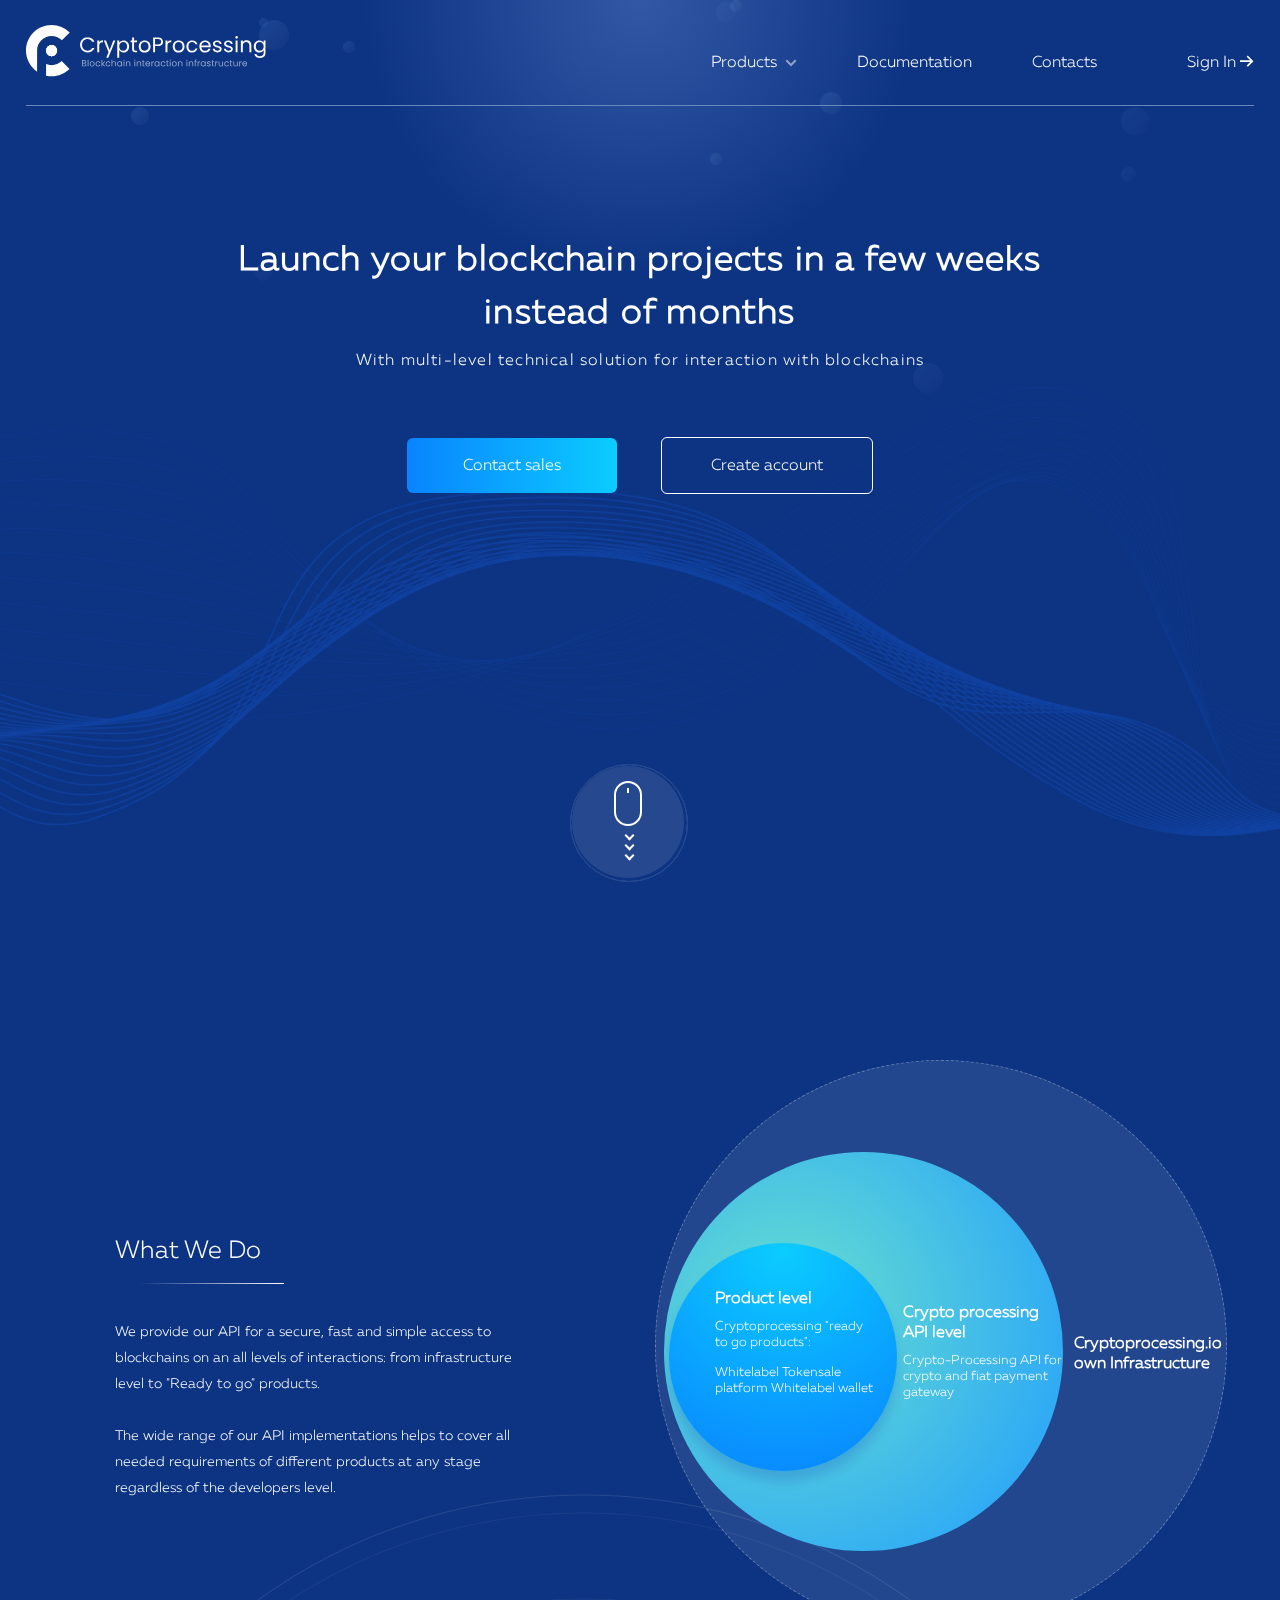
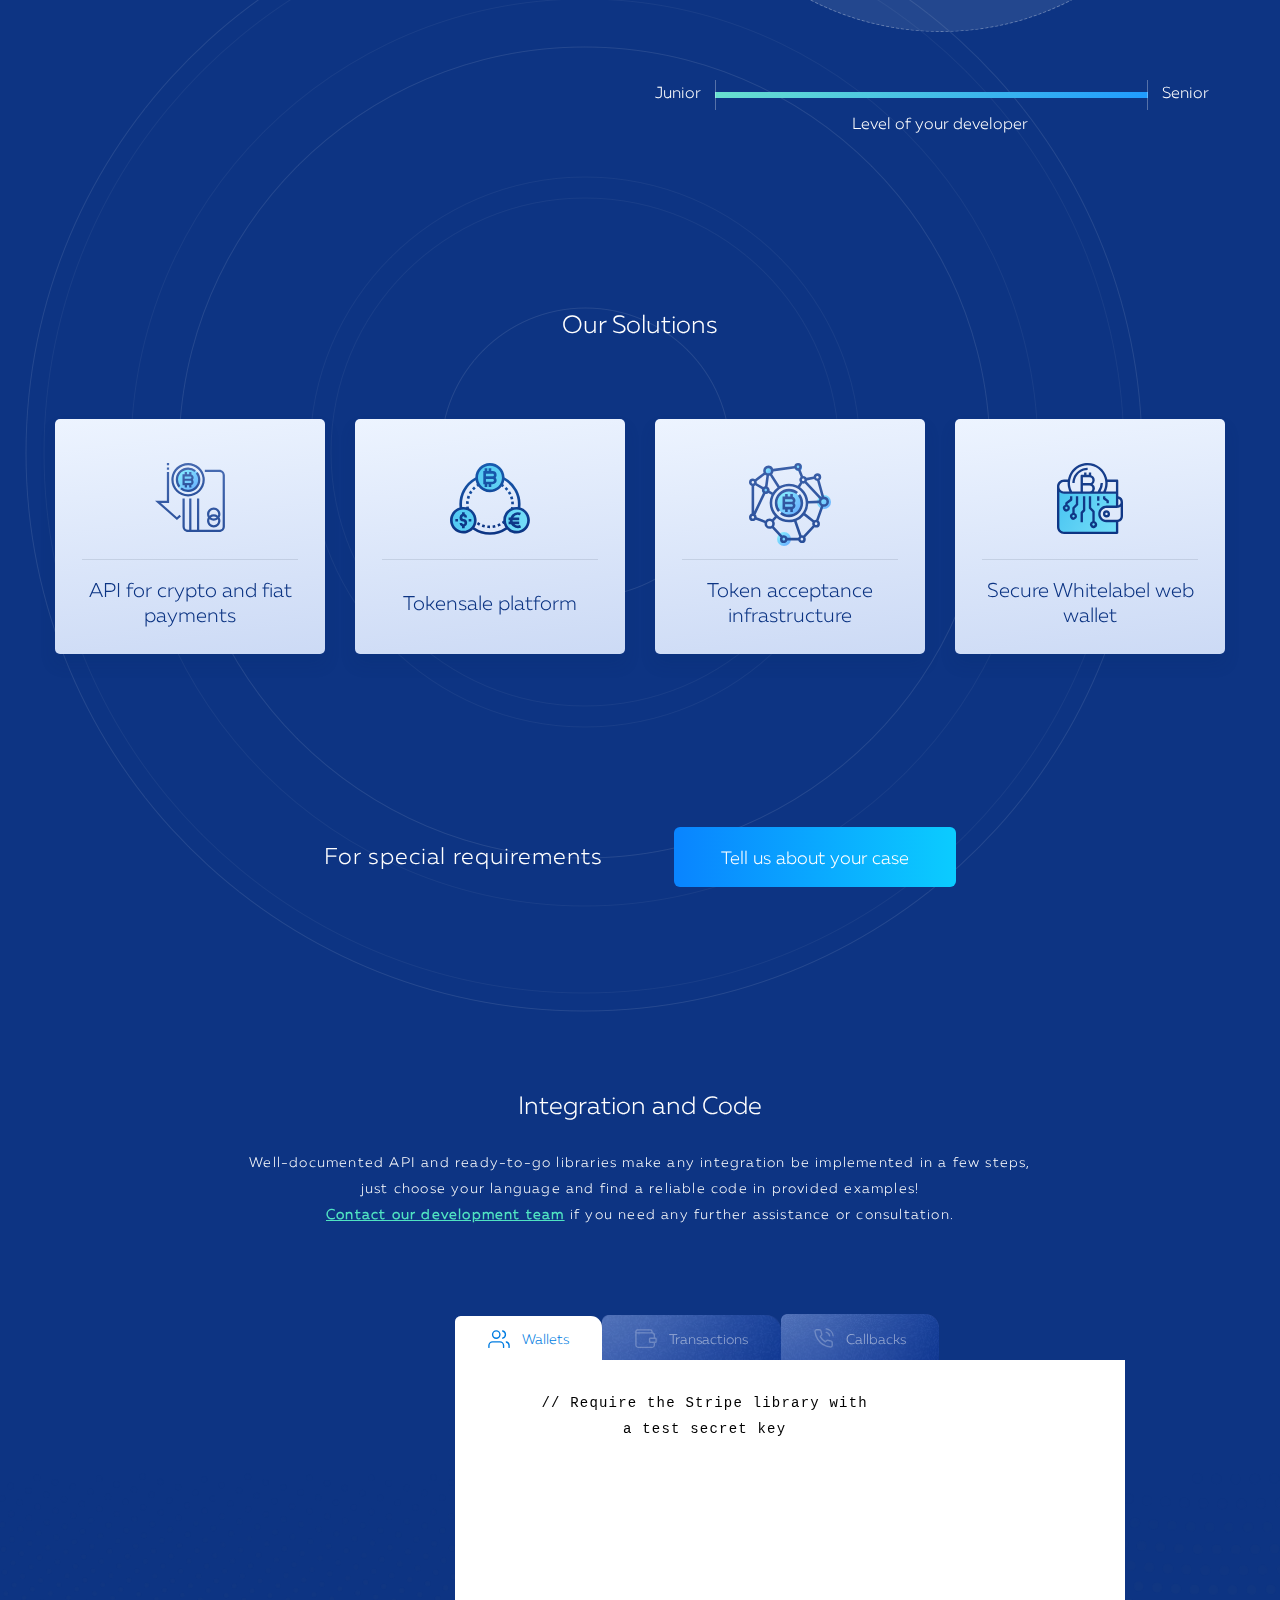
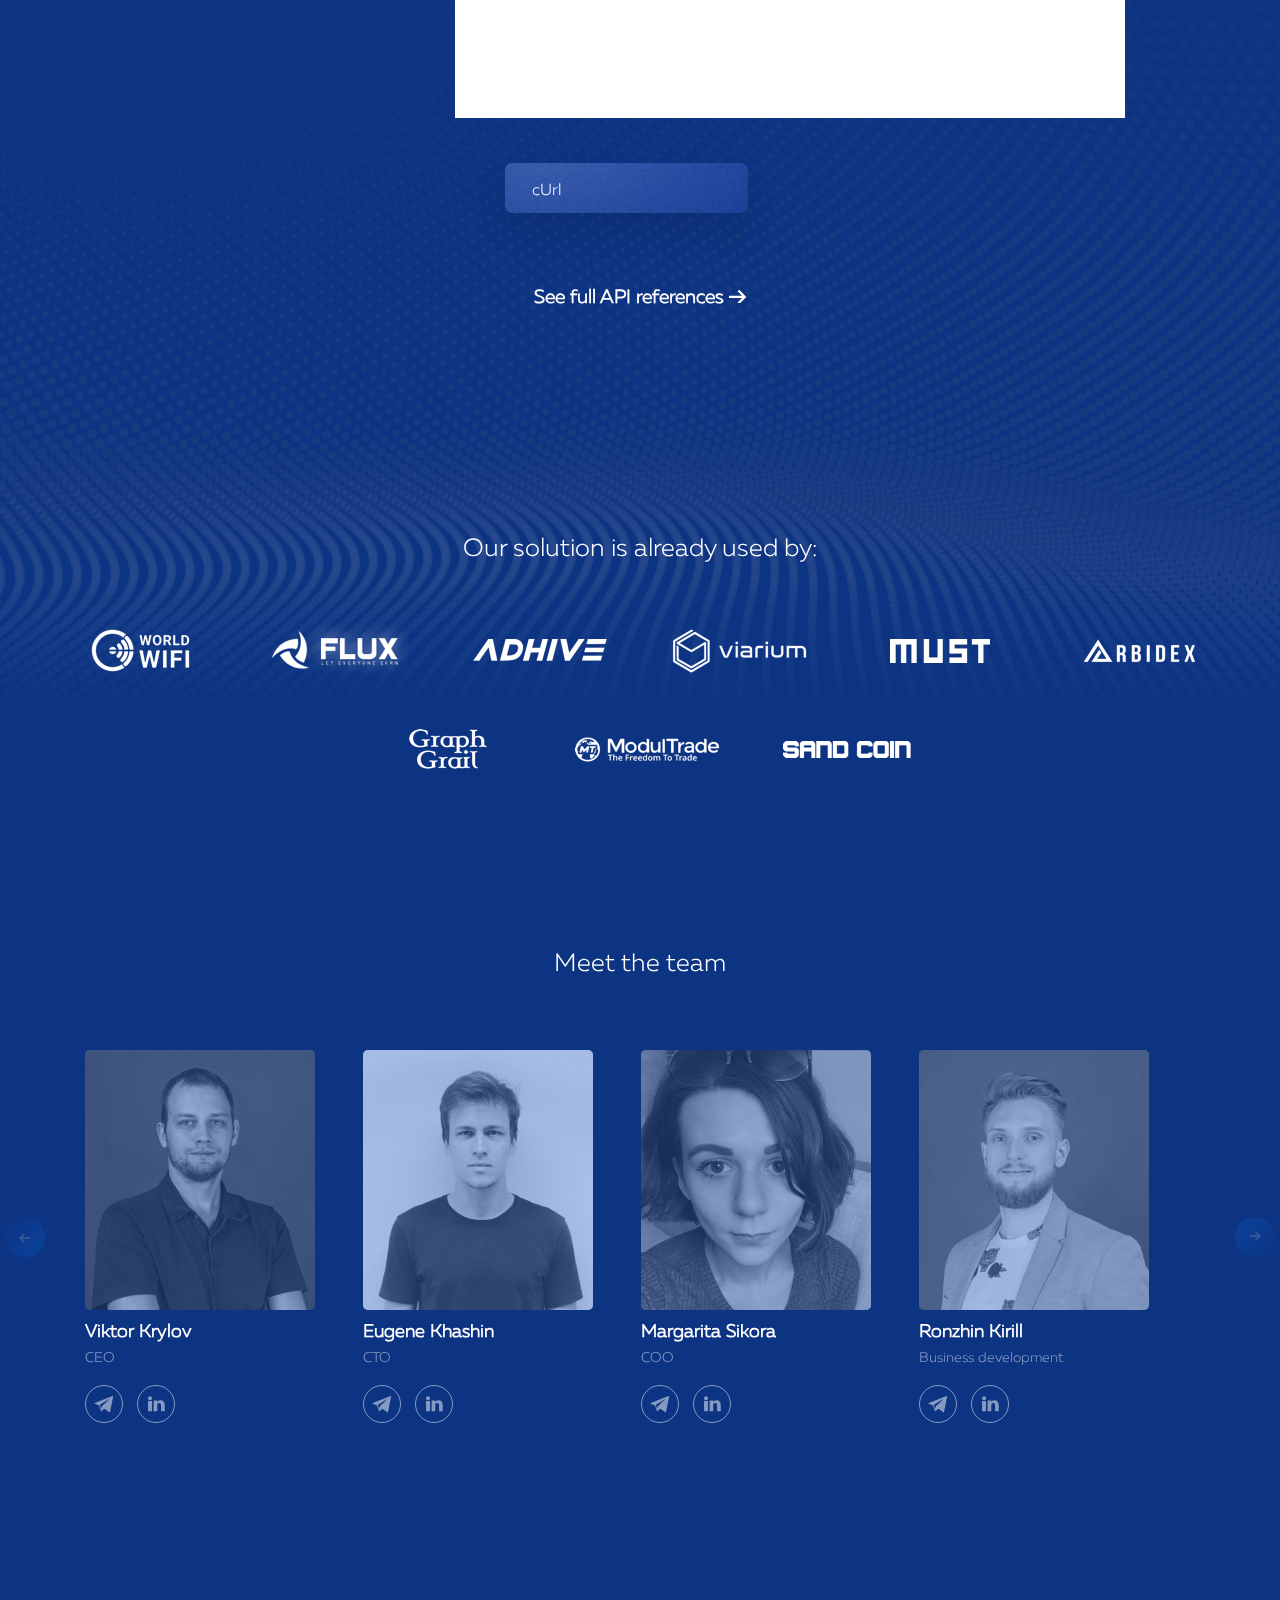
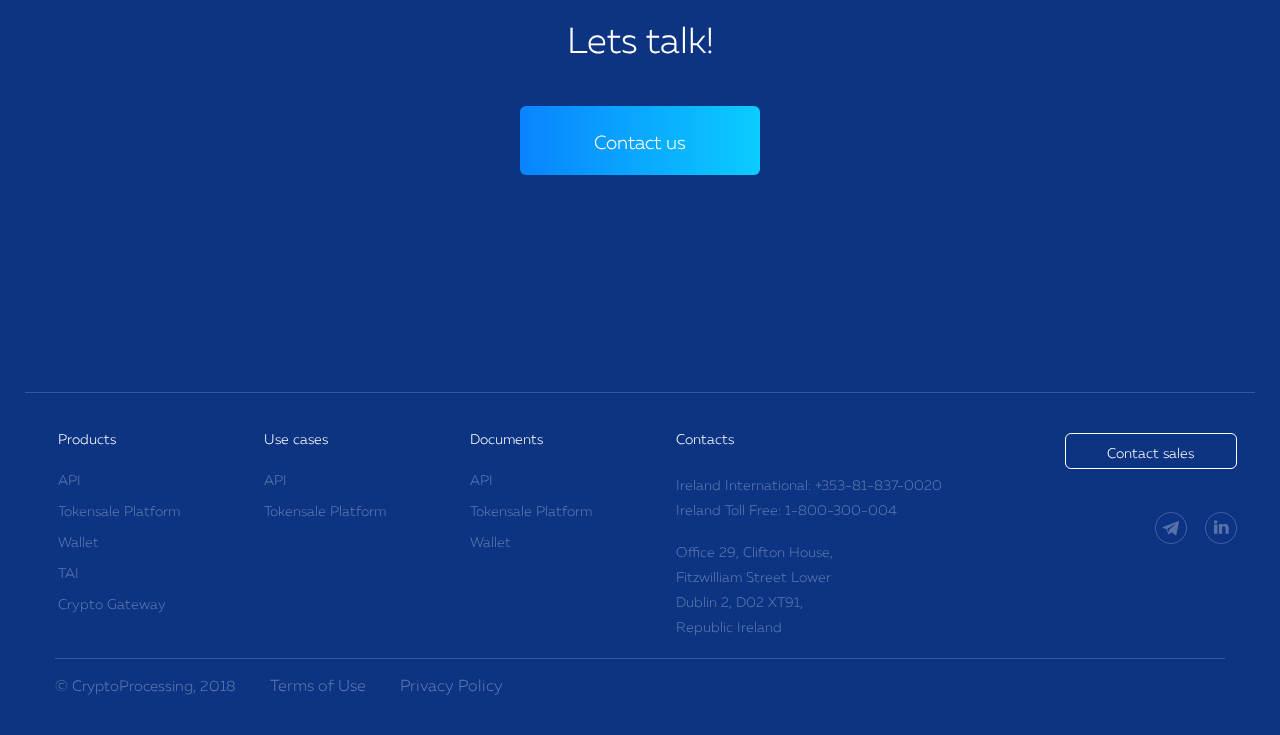
==== commit 0a452420: "add mobile version for homepage" ====
--- a/index.html
+++ b/index.html
@@ -1,41 +1,44 @@
 <!DOCTYPE html>
 <html lang="en">
+
 <head>
-	<meta charset="UTF-8">
-	<title>Cryptoprocessing.io</title>
+  <meta charset="UTF-8">
+  <title>Cryptoprocessing.io</title>
   <link href="./css/slick-theme.css" type="text/css" rel="stylesheet" />
   <link href="./css/slick.css" type="text/css" rel="stylesheet" />
   <link href="./css/styles.css?v17" rel="stylesheet" />
 </head>
+
 <body>
-	<header>
-		<div class="container">
-         	<span class="mob_btn">
+  <header>
+    <div class="container">
+      <span class="mob_btn">
            		<em class="top-bar"></em>
            		<em class="middle-bar"></em>
            		<em class="bottom-bar"></em>
-         	</span><!-- mob_btn  -->
-     		<a href="#" class="logo"><img src="./img/empty.gif" alt="CryptoProcessing" /></a>
-    		<nav>
-        		<ul>
-            		<li class="products with_submenu">
-            			<span href="#">Products <i></i></span>
-						<ul>
-            				<li><a href="#">API</a></li>
-            				<li><a href="#">Tokensale platform</a></li>
-            				<li><a href="#">WebWallet</a></li>
-            				<li><a href="#">TAI</a></li>
-            				<li><a href="#">Crypto Gateway</a></li>
-            				<li><a href="#">Exchange</a></li>
-            			</ul>
-            		</li>
-            		
-
-            		<li><a href="https://docs.cryptoprocessing.io/" target="_blank">Documentation</a></li>
-
-            		<li class="last_menu"><a href="#">Contacts</a></li>
-            		<li class="signin"><a href="#"><span>Sign In</span><i></i></a></li>
-            		<!--<li class="lang_container"><div class="lang">
+         	</span>
+      <!-- mob_btn  -->
+      <a href="#" class="logo"><img src="./img/empty.gif" alt="CryptoProcessing" /></a>
+      <nav>
+        <ul>
+          <li class="products with_submenu">
+            <span href="#">Products <i></i></span>
+            <ul>
+              <li><a href="#">API</a></li>
+              <li><a href="#">Tokensale platform</a></li>
+              <li><a href="#">WebWallet</a></li>
+              <li><a href="#">TAI</a></li>
+              <li><a href="#">Crypto Gateway</a></li>
+              <li><a href="#">Exchange</a></li>
+            </ul>
+          </li>
+
+
+          <li><a href="https://docs.cryptoprocessing.io/" target="_blank">Documentation</a></li>
+
+          <li class="last_menu"><a href="#">Contacts</a></li>
+          <li class="signin"><a href="#"><span>Sign In</span><i></i></a></li>
+          <!--<li class="lang_container"><div class="lang">
             				<span>ENG</span>
             					<ul>
             						<li>RU</li>
@@ -43,24 +46,29 @@
             					</ul>
             			</div>
             		</li>-->
-        		</ul>
-     		</nav>
-   		</div><!-- container  -->
-	</header>
+        </ul>
+      </nav>
+      <div class="mobile__burger">
+        <img src="./img/icons/menu.svg">
+      </div>
+
+    </div>
+    <!-- container  -->
+  </header>
   <div class="bg__cont">
     <div class="bg_circle">
-    
+
     </div>
   </div>
 
   <div class="bg__cont bg__cont_one">
     <div class="bg_circle">
-    
+
     </div>
   </div>
   <div class="bg__cont bg__cont_two">
     <div class="bg_circle">
-    
+
     </div>
   </div>
   <!-- <div class="bg__cont bg__cont_three">
@@ -68,422 +76,463 @@
     
     </div>
   </div> -->
-	<div class="sun"></div>
-
-	<main>
-		<section class="first">
-			
-			<div class="bg_wave"></div>
-			<div class="wrapper" data-type="background"  data-speed="20">
-				<div class="main_text">Launch your blockchain projects in a few weeks<br /> instead of months</div>
-				<div class="text">With multi-level technical solution for interaction with blockchains</div>
-				<div class="btn_line">
-					<a href="" class="btn btn_blue">Contact sales</a>
-					<a href="" class="btn btn_framed">Create account</a>
-				</div>
-				<div class="scrolldown">
-					<div id="mouse-scroll">
-  						<div class="mouse">
-    						<div class="mouse-in"></div>
-  						</div>
-  						<div>
-      						<span class="down-arrow-1"></span>
-      						<span class="down-arrow-2"></span>
-      						<span class="down-arrow-3"></span>
-   						</div>
-          </div>
-          <div id = "scrolldown_arrow">
+  <div class="sun"></div>
+  <div class="mobile__menu">
+      <div class="mobile__menu-header">
+        <img src="./img/icons/mob-menu-icon.svg">
+        <img class="mob__menu-close" src="./img/icons/mob-menu-close.svg">
+      </div>
+      <ul class="mobile__list">
+        <li class="mobile__item">
+          <a href="#" class="mobile__link">Products</a>
+          <ul class="mobile__sublist">
+            <li class="mobile__item mobile__item_light"><a href="#">API</a></li>
+            <li class="mobile__item mobile__item_light"><a href="#">Tokensale platform</a></li>
+            <li class="mobile__item mobile__item_light"><a href="#">WebWallet</a></li>
+            <li class="mobile__item mobile__item_light"><a href="#">TAI</a></li>
+            <li class="mobile__item mobile__item_light"><a href="#">Crypto Gateway</a></li>
+            <li class="mobile__item mobile__item_light"><a href="#">Exchange</a></li>
+          </ul>
+        </li>
+        <li class="mobile__item"><a href="#" class="mobile__link">Documentation</a></li>
+        <li class="mobile__item"><a href="#" class="mobile__link">Contacts</a></li>
+        <li class="mobile__item"><a href="#" class="mobile__link">Sign In<i></i></a></li>
+      </ul>
+    </div>
+  <main>
+
+
+
+    <section class="first">
+
+      <div class="bg_wave"></div>
+      <div class="wrapper" data-type="background" data-speed="20">
+        <div class="main_text">Launch your blockchain projects in a few weeks<br /> instead of months</div>
+        <div class="text">With multi-level technical solution for interaction with blockchains</div>
+        <div class="btn_line">
+          <a href="" class="btn btn_blue">Contact sales</a>
+          <a href="" class="btn btn_framed">Create account</a>
+        </div>
+        <div class="scrolldown">
+          <div id="mouse-scroll">
+            <div class="mouse">
+              <div class="mouse-in"></div>
+            </div>
+            <div>
+              <span class="down-arrow-1"></span>
+              <span class="down-arrow-2"></span>
+              <span class="down-arrow-3"></span>
+            </div>
+          </div>
+          <div id="scrolldown_arrow">
             <img src="./img/bg/scrolldown.svg" />
           </div>
-					<div class="circle_block">
-						<div class="static_circle"></div>
-						<div class="circle one"></div>
-						<div class="circle two"></div>
-						<div class="circle three"></div>
-					</div>
-				</div>
-			</div>
-		</section>
-		<section class="wwd">
-			<div class="wrapper">
-				<div class="wwd_container">
-					<div class="wwd_col wwd_l_col">
-						<h3><span>What We Do</span></h3>
-						<div class="text">
-							<p>We provide our API for a secure, fast and simple access to blockchains on an all levels of interactions: from infrastructure level to "Ready to go" products. 
-							</p><p>The wide range of our API implementations helps to cover all needed requirements of different products at any stage regardless of the developers level.
-							</p>
-						</div>
+          <div class="circle_block">
+            <div class="static_circle"></div>
+            <div class="circle one"></div>
+            <div class="circle two"></div>
+            <div class="circle three"></div>
+          </div>
+        </div>
+      </div>
+    </section>
+    <section class="wwd">
+      <div class="wrapper">
+        <div class="wwd_container">
+          <div class="wwd_col wwd_l_col">
+            <h3><span>What We Do</span></h3>
+            <div class="text">
+              <p>We provide our API for a secure, fast and simple access to blockchains on an all levels of interactions: from infrastructure level to "Ready to go" products.
+              </p>
+              <p>The wide range of our API implementations helps to cover all needed requirements of different products at any stage regardless of the developers level.
+              </p>
+            </div>
           </div>
           <div class="wwd__process">
             <img src="./img/bg/CIRCLES_mobile.svg" />
           </div>
-					<div class="wwd_col wwd_r_col">
-						<div class="circle_di">
-							<img src="img/empty.gif" alt="">
-							<ul>
-								<li class="lev_3">
-									<dl>
-										<dt>Product level</dt>
-										<dd><p>Cryptoprocessing "ready to go products":</p><p> Whitelabel Tokensale platform Whitelabel wallet</p></dd>
-									</dl>
-									<img src="img/empty.gif" alt="">
-								</li>
-								<li class="lev_2">
-									<dl>
-										<dt>Сrypto processing<br /> API level</dt>
-										<dd>Crypto-Processing  API for crypto and fiat payment gateway</dd>
-									</dl>
-									<img src="img/empty.gif" alt="">
-								</li>
-								<li class="lev_1">
-									<dl>
-										<dt>Cryptoprocessing.io<br /> own  Infrastructure</dt>
-									</dl>
-									<img src="img/empty.gif" alt="">
-								</li>
-							</ul>
-						</div>
-						<div class="line_di">
-							<span class="left_side">Junior</span>
-							<div class="line"></div>
-							<span class="right_side">Senior</span>
-							<span class="sign">Level of your developer</span>
-						</div>
-					</div>
-				</div>
-			</div>
-		</section>
-		<section class="solutions">
-			<div class="wrapper">
-				<div class="bg_circle"></div>
-				<h2>Our Solutions</h2>
-				<div class="solutions_list">
-					<a href="#" class="sol_1">
+          <div class="wwd_col wwd_r_col">
+            <div class="circle_di">
+              <img src="img/empty.gif" alt="">
+              <ul>
+                <li class="lev_3">
+                  <dl>
+                    <dt>Product level</dt>
+                    <dd>
+                      <p>Cryptoprocessing "ready to go products":</p>
+                      <p> Whitelabel Tokensale platform Whitelabel wallet</p>
+                    </dd>
+                  </dl>
+                  <img src="img/empty.gif" alt="">
+                </li>
+                <li class="lev_2">
+                  <dl>
+                    <dt>Сrypto processing<br /> API level</dt>
+                    <dd>Crypto-Processing API for crypto and fiat payment gateway</dd>
+                  </dl>
+                  <img src="img/empty.gif" alt="">
+                </li>
+                <li class="lev_1">
+                  <dl>
+                    <dt>Cryptoprocessing.io<br /> own  Infrastructure</dt>
+                  </dl>
+                  <img src="img/empty.gif" alt="">
+                </li>
+              </ul>
+            </div>
+            <div class="line_di">
+              <span class="left_side">Junior</span>
+              <div class="line"></div>
+              <span class="right_side">Senior</span>
+              <span class="sign">Level of your developer</span>
+            </div>
+          </div>
+        </div>
+      </div>
+    </section>
+    <section class="solutions">
+      <div class="wrapper">
+        <div class="bg_circle"></div>
+        <h2>Our Solutions</h2>
+        <div class="solutions_list">
+          <a href="#" class="sol_1">
 						<i></i>
 						<p>API for crypto and fiat payments</p>
 					</a>
-					<a href="#"  class="sol_2">
+          <a href="#" class="sol_2">
 						<i></i>
 						<p>Tokensale platform</p>
 					</a>
-					<a href="#"  class="sol_3">
+          <a href="#" class="sol_3">
 						<i></i>
 						<p>Token acceptance infrastructure</p>
 					</a>
-					<a href="#"  class="sol_4">
+          <a href="#" class="sol_4">
 						<i></i>
 						<p>Secure Whitelabel web wallet</p>
 					</a>
-				</div>
-				<div class="line_spec">
-					<p>For special requirements</p>
-					<a href="" class="btn btn_blue"><span>Tell us about your case</span></a>
-				</div>
-			</div>	
-		</section>
-      	<section class="dev_first">
-           	<div class="wrapper">
-                    <h2>Integration and Code</h2>   
-                    <p>Well-documented API and ready-to-go libraries make any integration be implemented in a few steps, just choose your language and find a reliable code in provided examples!<br />
-                    <a href="">Сontact our development team</a> if you need any further assistance or consultation.</p> 
-                    <div class="tabs_container tabs_container_langs">
-                      
-
-                         <ul class="tabs_content tabs_content_langs">
-                              <li class="devfirst_1 selected">
-                                    <div class="tabs_container tabs_container_for_code">
-                                          <!--<span class="mob_list">Users</span>-->
-                                          <ul class="tabs_menu tabs_menu_for_code">
-                                                <li data-tabcontainer="how_1" class="selected users">
-                                                	<i class="n_act"></i><i class="act"></i>
-                                                	<span>Wallets</span>
-                                                </li>
-                                                <li data-tabcontainer="how_2" class="wallets">
-                                                	<i class="n_act"></i><i class="act"></i>
-                                                	<span>Transactions</span>
-                                                </li>
-                                                <li data-tabcontainer="how_3" class="callbacks">
-                                                	<i class="n_act"></i><i class="act"></i>
-                                                	<span>Callbacks</span>
-                                                </li>
-
-                                         </ul>
-                                         <ul class="tabs_content tabs_content_for_code">
-                                            <li class="how_1 selected">
-                                                  <code>
+        </div>
+        <div class="line_spec">
+          <p>For special requirements</p>
+          <a href="" class="btn btn_blue"><span>Tell us about your case</span></a>
+        </div>
+      </div>
+    </section>
+    <section class="dev_first">
+      <div class="wrapper">
+        <h2>Integration and Code</h2>
+        <p>Well-documented API and ready-to-go libraries make any integration be implemented in a few steps, just choose your language and find a reliable code in provided examples!<br />
+          <a href="">Сontact our development team</a> if you need any further assistance or consultation.</p>
+        <div class="tabs_container tabs_container_langs">
+
+          <div class="tabs_menu_langs_container">
+
+            <ul class="tabs_menu tabs_menu_langs tabs_menu_langs_mobile">
+              <li data-tabcontainer="devfirst_1" class="selected">cUrl</li>
+              <!-- <li data-tabcontainer="devfirst_2">RUBY</li>
+                             <li data-tabcontainer="devfirst_3">PYTHON</li> -->
+
+            </ul>
+
+          </div>
+
+          <ul class="tabs_content tabs_content_langs">
+            <li class="devfirst_1 selected">
+              <div class="tabs_container tabs_container_for_code">
+                <!--<span class="mob_list">Users</span>-->
+                <ul class="tabs_menu tabs_menu_for_code">
+                  <li data-tabcontainer="how_1" class="selected users">
+                    <i class="n_act"></i><i class="act"></i>
+                    <span>Wallets</span>
+                  </li>
+                  <li data-tabcontainer="how_2" class="wallets">
+                    <i class="n_act"></i><i class="act"></i>
+                    <span>Transactions</span>
+                  </li>
+                  <li data-tabcontainer="how_3" class="callbacks">
+                    <i class="n_act"></i><i class="act"></i>
+                    <span>Callbacks</span>
+                  </li>
+
+                </ul>
+                <ul class="tabs_content tabs_content_for_code">
+                  <li class="how_1 selected">
+                    <code>
                                                       <p class="comments">// Require the Stripe library with a test secret key</p>
 
                                                   </code>
-                                            </li>
-                                            <li class="how_2">*****   Transactions content *****</li>
-                                            <li class="how_3">*****   Callbacks content *****</li>
-
-                                         </ul>
-                                    </div><!-- tabs_container -->                                  
-
-                              </li>
-                             <!-- <li class="devfirst_2">*****   RUBY content *****</li>
+                  </li>
+                  <li class="how_2">***** Transactions content *****</li>
+                  <li class="how_3">***** Callbacks content *****</li>
+
+                </ul>
+              </div>
+              <!-- tabs_container -->
+
+            </li>
+            <!-- <li class="devfirst_2">*****   RUBY content *****</li>
                               <li class="devfirst_3">*****   PYTHON content *****</li> -->
 
-                         </ul>
-
-                        <div class="tabs_menu_langs_container">
-                            
-                            <ul class="tabs_menu tabs_menu_langs">
-                                 <li data-tabcontainer="devfirst_1" class="selected">cUrl</li>
-                                <!-- <li data-tabcontainer="devfirst_2">RUBY</li>
+          </ul>
+
+          <div class="tabs_menu_langs_container">
+
+            <ul class="tabs_menu tabs_menu_langs">
+              <li data-tabcontainer="devfirst_1" class="selected">cUrl</li>
+              <!-- <li data-tabcontainer="devfirst_2">RUBY</li>
                                  <li data-tabcontainer="devfirst_3">PYTHON</li> -->
 
-                            </ul>
-
-                            <a href="#" class="desktop api_link">See full API references <i class="arrow_right"></i></a>
-                         </div>                         
-                    </div><!-- tabs_container -->
-                     <!-- <a href="#" class="mob api_link">See full API references<i class="arrow_right"></i></a> -->
-
-           	</div>      
-      	</section> 	
-      	<section class="clients">
-      		<div class="wave_grid"></div>
-      		<div class="wrapper">
-      			<h2>Our solution is already used by:</h2>
-      			<ul>
-      				<li><a href="" target="_blank"><img src="img/clients/client_1.png" alt="WorldWIFI"></a></li>
-      				<li><a href="" target="_blank"><img src="img/clients/client_2.png" alt="Flux"></a></li>
-      				<li><a href="" target="_blank"><img src="img/clients/client_3.png" alt="Adhive"></a></li>
-      				<li><a href="" target="_blank"><img src="img/clients/client_4.png" alt="Viarium"></a></li>
-      				<li><a href="" target="_blank"><img src="img/clients/client_5.png" alt="MUST"></a></li>
-      				<li><a href="" target="_blank"><img src="img/clients/client_6.png" alt="Arbidex"></a></li>
-      				<li><a href="" target="_blank"><img src="img/clients/client_7.png" alt="GraphGrey"></a></li>
-      				<li><a href="" target="_blank"><img src="img/clients/client_8.png" alt="ModulTrade"></a></li>
-      				<li><a href="" target="_blank"><img src="img/clients/client_9.png" alt="SendCoin"></a></li>
-      			</ul>
-      		</div>
-      	</section>
-		<section class="team">
-			<h2>Meet the team</h2>
-			<div class="team_frame">
+            </ul>
+
+            <a href="#" class="desktop api_link">See full API references <i class="arrow_right"></i></a>
+          </div>
+        </div>
+        <!-- tabs_container -->
+        <!-- <a href="#" class="mob api_link">See full API references<i class="arrow_right"></i></a> -->
+
+      </div>
+    </section>
+    <section class="clients">
+      <div class="wave_grid"></div>
+      <div class="wrapper">
+        <h2>Our solution is already used by:</h2>
+        <ul>
+          <li><a href="" target="_blank"><img src="img/clients/client_1.png" alt="WorldWIFI"></a></li>
+          <li><a href="" target="_blank"><img src="img/clients/client_2.png" alt="Flux"></a></li>
+          <li><a href="" target="_blank"><img src="img/clients/client_3.png" alt="Adhive"></a></li>
+          <li><a href="" target="_blank"><img src="img/clients/client_4.png" alt="Viarium"></a></li>
+          <li><a href="" target="_blank"><img src="img/clients/client_5.png" alt="MUST"></a></li>
+          <li><a href="" target="_blank"><img src="img/clients/client_6.png" alt="Arbidex"></a></li>
+          <li><a href="" target="_blank"><img src="img/clients/client_7.png" alt="GraphGrey"></a></li>
+          <li><a href="" target="_blank"><img src="img/clients/client_8.png" alt="ModulTrade"></a></li>
+          <li><a href="" target="_blank"><img src="img/clients/client_9.png" alt="SendCoin"></a></li>
+        </ul>
+      </div>
+    </section>
+    <section class="team">
+      <h2>Meet the team</h2>
+      <div class="team_frame">
         <div class="team_arrow team_arrow_left">
           <img src="./img/icons/arrow-copy.svg" />
         </div>
-				<ul class="team_items">
-					<li class="team_item">
-						<div class="team_item__img"><img src="img/team/teamPerson_1.jpg" alt="" class="color"></div>
-						<div class="team_item__info">
-							<div class="team_item__info_name">Viktor Krylov</div>
-							<div class="team_item__info_position">CEO</div>
-							<ul class="team_item__info_cosials">
-								<li class="telegram"><a href="https://t.me/Onlinevik"><i><img src="./img/icons/telegram.svg" /></i></a></li>
-								<li class="in"><a href="https://www.linkedin.com/in/victor-krylov-48970065/"><i><img src="./img/icons/linked.svg" /></i></a></li>
-							</ul>
-						</div>
-					</li>
-					<li class="team_item">
-						<div class="team_item__img"><img src="img/team/teamPerson_2.jpg" alt="" class="color"></div>
-						<div class="team_item__info">
-							<div class="team_item__info_name">Eugene Khashin</div>
-							<div class="team_item__info_position">CTO</div>
-							<ul class="team_item__info_cosials">
-								
-								<li class="telegram"><a href="https://t.me/adastreamer"><i><img src="./img/icons/telegram.svg" /></i></a></li>
-								<li class="in"><a href="https://www.linkedin.com/in/adastreamer/"><i><img src="./img/icons/linked.svg" /></i></a></li>
-							</ul>
-						</div>
-					</li>
-					<li class="team_item">
-						<div class="team_item__img"><img src="img/team/teamPerson_3.jpg" alt="" class="color"></div>
-						<div class="team_item__info">
-							<div class="team_item__info_name">Margarita Sikora</div>
-							<div class="team_item__info_position">COO</div>
-							<ul class="team_item__info_cosials">
-								
-								<li class="telegram"><a href="https://t.me/sikorushka"><i><img src="./img/icons/telegram.svg" /></i></a></li>
-								<li class="in"><a href="https://www.linkedin.com/in/margarita-sikora-6751b687/"><i><img src="./img/icons/linked.svg" /></i></a></li>
-							</ul>
-						</div>
-					</li>
-					<li class="team_item">
-						<div class="team_item__img"><img src="img/team/teamPerson_4.jpg" alt="" class="color"></div>
-						<div class="team_item__info">
-							<div class="team_item__info_name">Ronzhin Kirill</div>
-							<div class="team_item__info_position">Business development</div>
-							<ul class="team_item__info_cosials">
-								
-								<li class="telegram"><a href="https://t.me/ronzhin35"><i><img src="./img/icons/telegram.svg" /></i></a></li>
-								<li class="in"><a href="https://www.linkedin.com/in/kirill-ronzhin/"><i><img src="./img/icons/linked.svg" /></i></a></li>
-							</ul>
-						</div>
-					</li>
-					<li class="team_item">
-						<div class="team_item__img"><img src="img/team/teamPerson_5.jpg" alt="" class="color"></div>
-						<div class="team_item__info">
-							<div class="team_item__info_name">Leonov Andrey</div>
-							<div class="team_item__info_position">Старший серверный разработчик</div>
-							<ul class="team_item__info_cosials">
-								
-								<li class="telegram"><a href="https://t.me/da4nik_sms"><i><img src="./img/icons/telegram.svg" /></i></a></li>
-								<li class="in"><a href="https://www.linkedin.com/in/maksim-stepanov-55275a86/"><i><img src="./img/icons/linked.svg" /></i></a></li>
-							</ul>
-						</div>
-					</li>
-					<li class="team_item">
-						<div class="team_item__img"><img src="img/team/teamPerson_6.jpg" alt="" class="color"></div>
-						<div class="team_item__info">
-							<div class="team_item__info_name">Artamonov Alexander</div>
-							<div class="team_item__info_position">Developer</div>
-							<ul class="team_item__info_cosials">
-								
-								<li class="telegram"><a href="https://t.me/artamonovdev"><i><img src="./img/icons/telegram.svg" /></i></a></li>
-								<li class="in"><a href="https://www.linkedin.com/in/artamonovdev"><i><img src="./img/icons/linked.svg" /></i></a></li>
-							</ul>
-						</div>
-					</li>
-					<li class="team_item">
-						<div class="team_item__img"><img src="img/team/teamPerson_7.jpg" alt="" class="color"></div>
-						<div class="team_item__info">
-							<div class="team_item__info_name">Maksim Stepanov</div>
-							<div class="team_item__info_position">Docker Jedi</div>
-							<ul class="team_item__info_cosials">
-								
-								<li class="telegram"><a href="https://t.me/me_laman"><i><img src="./img/icons/telegram.svg" /></i></a></li>
-								<li class="in"><a href="https://www.linkedin.com/in/%D0%B0%D0%BD%D0%B4%D1%80%D0%B5%D0%B9-%D0%BB%D0%B5%D0%BE%D0%BD%D0%BE%D0%B2-1388665a/"><i><img src="./img/icons/linked.svg" /></i></a></li>
-							</ul>
-						</div>
-					</li>
-					<li class="team_item">
-						<div class="team_item__img"><img src="img/team/teamPerson_8.jpg" alt="" class="color"></div>
-						<div class="team_item__info">
-							<div class="team_item__info_name">Khashina Lydia</div>
-							<div class="team_item__info_position">iOS Developer</div>
-							<ul class="team_item__info_cosials">
-								
-								<li class="telegram"><a href="https://t.me/lydiakhashina"><i><img src="./img/icons/telegram.svg" /></i></a></li>
-								<li class="in"><a href="https://www.linkedin.com/in/lydia-khashina"><i><img src="./img/icons/linked.svg" /></i></a></li>
-							</ul>
-						</div>
-					</li>
-					<li class="team_item">
-						<div class="team_item__img"><img src="img/team/teamPerson_9.jpg" alt="" class="color"></div>
-						<div class="team_item__info">
-							<div class="team_item__info_name">Bogatkin Stanislav</div>
-							<div class="team_item__info_position">DevOps</div>
-							<ul class="team_item__info_cosials">
-								
-								<li class="telegram"><a href="https://t.me/annandoil"><i><img src="./img/icons/telegram.svg" /></i></a></li>
-								<li class="in"><a href="https://www.linkedin.com/in/sbogatkin/"><i><img src="./img/icons/linked.svg" /></i></a></li>
-							</ul>
-						</div>
-					</li>
-					<li class="team_item">
-						<div class="team_item__img"><img src="img/team/teamPerson_10.jpg" alt="" class="color"></div>
-						<div class="team_item__info">
-							<div class="team_item__info_name">Maliy Oleg</div>
-							<div class="team_item__info_position">CMO of cryptoprocessing.io</div>
-							<ul class="team_item__info_cosials">
-								
-								<li class="telegram"><a href="https://t.me/OlegMali"><i><img src="./img/icons/telegram.svg" /></i></a></li>
-								<li class="in"><a href="https://www.linkedin.com/in/oleg-maliy/"><i><img src="./img/icons/linked.svg" /></i></a></li>
-							</ul>
-						</div>
-					</li>
-				</ul>
+        <ul class="team_items">
+          <li class="team_item">
+            <div class="team_item__img"><img src="img/team/teamPerson_1.jpg" alt="" class="color"></div>
+            <div class="team_item__info">
+              <div class="team_item__info_name">Viktor Krylov</div>
+              <div class="team_item__info_position">CEO</div>
+              <ul class="team_item__info_cosials">
+                <li class="telegram"><a href="https://t.me/Onlinevik"><i><img src="./img/icons/telegram.svg" /></i></a></li>
+                <li class="in"><a href="https://www.linkedin.com/in/victor-krylov-48970065/"><i><img src="./img/icons/linked.svg" /></i></a></li>
+              </ul>
+            </div>
+          </li>
+          <li class="team_item">
+            <div class="team_item__img"><img src="img/team/teamPerson_2.jpg" alt="" class="color"></div>
+            <div class="team_item__info">
+              <div class="team_item__info_name">Eugene Khashin</div>
+              <div class="team_item__info_position">CTO</div>
+              <ul class="team_item__info_cosials">
+
+                <li class="telegram"><a href="https://t.me/adastreamer"><i><img src="./img/icons/telegram.svg" /></i></a></li>
+                <li class="in"><a href="https://www.linkedin.com/in/adastreamer/"><i><img src="./img/icons/linked.svg" /></i></a></li>
+              </ul>
+            </div>
+          </li>
+          <li class="team_item">
+            <div class="team_item__img"><img src="img/team/teamPerson_3.jpg" alt="" class="color"></div>
+            <div class="team_item__info">
+              <div class="team_item__info_name">Margarita Sikora</div>
+              <div class="team_item__info_position">COO</div>
+              <ul class="team_item__info_cosials">
+
+                <li class="telegram"><a href="https://t.me/sikorushka"><i><img src="./img/icons/telegram.svg" /></i></a></li>
+                <li class="in"><a href="https://www.linkedin.com/in/margarita-sikora-6751b687/"><i><img src="./img/icons/linked.svg" /></i></a></li>
+              </ul>
+            </div>
+          </li>
+          <li class="team_item">
+            <div class="team_item__img"><img src="img/team/teamPerson_4.jpg" alt="" class="color"></div>
+            <div class="team_item__info">
+              <div class="team_item__info_name">Ronzhin Kirill</div>
+              <div class="team_item__info_position">Business development</div>
+              <ul class="team_item__info_cosials">
+
+                <li class="telegram"><a href="https://t.me/ronzhin35"><i><img src="./img/icons/telegram.svg" /></i></a></li>
+                <li class="in"><a href="https://www.linkedin.com/in/kirill-ronzhin/"><i><img src="./img/icons/linked.svg" /></i></a></li>
+              </ul>
+            </div>
+          </li>
+          <li class="team_item">
+            <div class="team_item__img"><img src="img/team/teamPerson_5.jpg" alt="" class="color"></div>
+            <div class="team_item__info">
+              <div class="team_item__info_name">Leonov Andrey</div>
+              <div class="team_item__info_position">Старший серверный разработчик</div>
+              <ul class="team_item__info_cosials">
+
+                <li class="telegram"><a href="https://t.me/da4nik_sms"><i><img src="./img/icons/telegram.svg" /></i></a></li>
+                <li class="in"><a href="https://www.linkedin.com/in/maksim-stepanov-55275a86/"><i><img src="./img/icons/linked.svg" /></i></a></li>
+              </ul>
+            </div>
+          </li>
+          <li class="team_item">
+            <div class="team_item__img"><img src="img/team/teamPerson_6.jpg" alt="" class="color"></div>
+            <div class="team_item__info">
+              <div class="team_item__info_name">Artamonov Alexander</div>
+              <div class="team_item__info_position">Developer</div>
+              <ul class="team_item__info_cosials">
+
+                <li class="telegram"><a href="https://t.me/artamonovdev"><i><img src="./img/icons/telegram.svg" /></i></a></li>
+                <li class="in"><a href="https://www.linkedin.com/in/artamonovdev"><i><img src="./img/icons/linked.svg" /></i></a></li>
+              </ul>
+            </div>
+          </li>
+          <li class="team_item">
+            <div class="team_item__img"><img src="img/team/teamPerson_7.jpg" alt="" class="color"></div>
+            <div class="team_item__info">
+              <div class="team_item__info_name">Maksim Stepanov</div>
+              <div class="team_item__info_position">Docker Jedi</div>
+              <ul class="team_item__info_cosials">
+
+                <li class="telegram"><a href="https://t.me/me_laman"><i><img src="./img/icons/telegram.svg" /></i></a></li>
+                <li class="in"><a href="https://www.linkedin.com/in/%D0%B0%D0%BD%D0%B4%D1%80%D0%B5%D0%B9-%D0%BB%D0%B5%D0%BE%D0%BD%D0%BE%D0%B2-1388665a/"><i><img src="./img/icons/linked.svg" /></i></a></li>
+              </ul>
+            </div>
+          </li>
+          <li class="team_item">
+            <div class="team_item__img"><img src="img/team/teamPerson_8.jpg" alt="" class="color"></div>
+            <div class="team_item__info">
+              <div class="team_item__info_name">Khashina Lydia</div>
+              <div class="team_item__info_position">iOS Developer</div>
+              <ul class="team_item__info_cosials">
+
+                <li class="telegram"><a href="https://t.me/lydiakhashina"><i><img src="./img/icons/telegram.svg" /></i></a></li>
+                <li class="in"><a href="https://www.linkedin.com/in/lydia-khashina"><i><img src="./img/icons/linked.svg" /></i></a></li>
+              </ul>
+            </div>
+          </li>
+          <li class="team_item">
+            <div class="team_item__img"><img src="img/team/teamPerson_9.jpg" alt="" class="color"></div>
+            <div class="team_item__info">
+              <div class="team_item__info_name">Bogatkin Stanislav</div>
+              <div class="team_item__info_position">DevOps</div>
+              <ul class="team_item__info_cosials">
+
+                <li class="telegram"><a href="https://t.me/annandoil"><i><img src="./img/icons/telegram.svg" /></i></a></li>
+                <li class="in"><a href="https://www.linkedin.com/in/sbogatkin/"><i><img src="./img/icons/linked.svg" /></i></a></li>
+              </ul>
+            </div>
+          </li>
+          <li class="team_item">
+            <div class="team_item__img"><img src="img/team/teamPerson_10.jpg" alt="" class="color"></div>
+            <div class="team_item__info">
+              <div class="team_item__info_name">Maliy Oleg</div>
+              <div class="team_item__info_position">CMO of cryptoprocessing.io</div>
+              <ul class="team_item__info_cosials">
+
+                <li class="telegram"><a href="https://t.me/OlegMali"><i><img src="./img/icons/telegram.svg" /></i></a></li>
+                <li class="in"><a href="https://www.linkedin.com/in/oleg-maliy/"><i><img src="./img/icons/linked.svg" /></i></a></li>
+              </ul>
+            </div>
+          </li>
+        </ul>
         <div class="team_arrow team_arrow_right">
           <img src="./img/icons/arrow-copy.svg" />
         </div>
-			</div>
-		</section>
-		<section class="lets_talk">
-			<div class="bg_lets_talk"></div>
-			<div class="bg_particles" data-type="background"  data-speed="20"></div>
-			<div class="wrapper">
-				<div class="lets_talk_container">
-					<span>Lets talk!</span>
-					<br />
+      </div>
+    </section>
+    <section class="lets_talk">
+      <div class="bg_lets_talk"></div>
+      <div class="bg_particles" data-type="background" data-speed="20"></div>
+      <div class="wrapper">
+        <div class="lets_talk_container">
+          <span>Lets talk!</span>
+          <br />
           <a href="" class="btn btn_blue">Contact us</a>
           <div class="bg__cont">
-              <div class="bg_circle">
-              
-              </div>
-            </div>
-          
-            <div class="bg__cont bg__cont_one">
-              <div class="bg_circle">
-              
-              </div>
-            </div>
-            <div class="bg__cont bg__cont_two">
-              <div class="bg_circle">
-              
-              </div>
-            </div>
-				</div>	
-			</div>
-		</section>
-
-	</main>
-	<footer>
-		<div class="wrapper">
-			<div class="footerRow">
-      			<dl>
-          			<dt>Products</dt>
-          			<dd>
-              			<a href="#">API</a>
-              			<a href="#">Tokensale Platform</a>
-              			<a href="#">Wallet</a>
-              			<a href="#">TAI</a>
-              			<a href="#">Crypto Gateway</a>
-          			</dd>
-      			</dl>
-      			<dl>
-          			<dt>Use cases</dt>
-          			<dd>
-             			<a href="#">API</a>
-              			<a href="#">Tokensale Platform</a>
-          			</dd>
-      			</dl>
-      			<dl>
-          			<dt>Documents</dt>
-          			<dd>
-              			<a href="#">API</a>
-              			<a href="#">Tokensale Platform</a>
-              			<a href="#">Wallet</a>
-          			</dd>
-      			</dl>   
-      			<dl class="address">
-      				<dt>Contacts</dt>
-      				<dd>
-      					<ul>
-      						<li>Ireland International: +353-81-837-0020<br /> Ireland Toll Free:  1-800-300-004</li>
-      						<li>Office 29, Clifton House,<br /> Fitzwilliam Street Lower<br /> Dublin 2, D02 XT91,<br />Republic Ireland</li>
-      					</ul>
-      				</dd>
-      			</dl>
-      			<div class="contact_sale_block">
-      				<a href="" class="btn btn_framed">Contact sales</a>
-      				<div class="socials_line">
-      					<a href="" class="telegram">
+            <div class="bg_circle">
+
+            </div>
+          </div>
+
+          <div class="bg__cont bg__cont_one">
+            <div class="bg_circle">
+
+            </div>
+          </div>
+          <div class="bg__cont bg__cont_two">
+            <div class="bg_circle">
+
+            </div>
+          </div>
+        </div>
+      </div>
+    </section>
+
+  </main>
+  <footer>
+    <div class="wrapper">
+      <div class="footerRow">
+        <dl>
+          <dt>Products</dt>
+          <dd>
+            <a href="#">API</a>
+            <a href="#">Tokensale Platform</a>
+            <a href="#">Wallet</a>
+            <a href="#">TAI</a>
+            <a href="#">Crypto Gateway</a>
+          </dd>
+        </dl>
+        <dl>
+          <dt>Use cases</dt>
+          <dd>
+            <a href="#">API</a>
+            <a href="#">Tokensale Platform</a>
+          </dd>
+        </dl>
+        <dl>
+          <dt>Documents</dt>
+          <dd>
+            <a href="#">API</a>
+            <a href="#">Tokensale Platform</a>
+            <a href="#">Wallet</a>
+          </dd>
+        </dl>
+        <dl class="address">
+          <dt>Contacts</dt>
+          <dd>
+            <ul>
+              <li>Ireland International: +353-81-837-0020<br /> Ireland Toll Free: 1-800-300-004</li>
+              <li>Office 29, Clifton House,<br /> Fitzwilliam Street Lower<br /> Dublin 2, D02 XT91,<br />Republic Ireland</li>
+            </ul>
+          </dd>
+        </dl>
+        <div class="contact_sale_block">
+          <a href="" class="btn btn_framed">Contact sales</a>
+          <div class="socials_line">
+            <a href="" class="telegram">
       						<i class="over"></i>
       						<i class="out"></i>
       					</a>
-      					<a href="" class="linkedin">
+            <a href="" class="linkedin">
       						<i class="over"></i>
       						<i class="out"></i>
       					</a>
-      				</div>      				
-      			</div>
-      			<div class="copyrights">   
-      				<small>&copy; CryptoProcessing, 2018</small>     
-        			<a href="#">Terms of Use</a>
-        			<a href="#">Privacy Policy</a>
-        			
-      			</div>
-   			</div>
-  		</div>
-	</footer>
+          </div>
+        </div>
+        <div class="copyrights">
+          <small>&copy; CryptoProcessing, 2018</small>
+          <a href="#">Terms of Use</a>
+          <a href="#">Privacy Policy</a>
+
+        </div>
+      </div>
+    </div>
+  </footer>
 
 </body>
-    <script src="./js/jquery.js"></script>
-    <script src="./js/slick.min.js"></script>
-    <script src="./js/script.js"></script>
+<script src="./js/jquery.js"></script>
+<script src="./js/slick.min.js"></script>
+<script src="./js/script.js"></script>
+
 </html>--- a/css/styles.css
+++ b/css/styles.css
@@ -1,8 +1,11 @@
+@font-face {
+  font-family: MullerLight;
+  src: url('../fonts/Fontfabric - MullerLight.otf');
+}
+
 @font-face {
   font-family: MullerRegular;
   src: url('../fonts/Fontfabric - MullerRegular.otf');
-  font-family: MullerLight;
-  src: url('../fonts/Fontfabric - MullerLight.otf');
 }
 
 @font-face {
@@ -1293,6 +1296,12 @@
   background-image: linear-gradient(to right, #68e0cf, #209cff);
   display: inline-block;
   position: relative
+}
+
+@media screen and (max-width: 1200px) {
+  .wwd .wwd_container .wwd_r_col .line_di .line {
+    width: 72%;
+  }
 }
 
 .wwd .wwd_container .wwd_r_col .line_di .line::before {
@@ -2073,7 +2082,7 @@
   font-weight: 700
 }
 
-body > .bg__cont {
+body>.bg__cont {
   position: absolute;
   top: -25rem;
   left: 50%;
@@ -2085,18 +2094,18 @@
   align-items: center;
 }
 
-.bg__cont > .bg_circle,
-.bg__cont > .bg_circle:after {
-  display:inline-block;
+.bg__cont>.bg_circle,
+.bg__cont>.bg_circle:after {
+  display: inline-block;
   padding: .5rem;
-  border-radius:50%;
-  animation:bg_circle 3.5s .35s infinite ease-out;
+  border-radius: 50%;
+  animation: bg_circle 3.5s .35s infinite ease-out;
   border: 1px solid rgba(81, 135, 231, 0);
-  transform:scale3d(.7,.7,0);
-  transition:opacity .75s;
-}
-
-.bg__cont > .bg_circle:after {
+  transform: scale3d(.7, .7, 0);
+  transition: opacity .75s;
+}
+
+.bg__cont>.bg_circle:after {
   display: block;
   content: "";
   padding: 25rem;
@@ -2104,27 +2113,41 @@
 
 @keyframes bg_circle {
   50% {
-    border-color:rgba(81, 135, 231, 0.3);
-    background:transparent;
-  }
-  to { border-color:transparent; transform:none; }
-}
-
+    border-color: rgba(81, 135, 231, 0.3);
+    background: transparent;
+  }
+  to {
+    border-color: transparent;
+    transform: none;
+  }
+}
+
+#scrolldown_arrow {
+  display: none;
+}
+
+.tabs_menu_langs_mobile {
+  display: none;
+}
+
+.wwd__process {
+  display: none;
+}
 
 .bg__cont.bg__cont_one {
   top: -10rem;
 }
 
-.bg__cont.bg__cont_one > .bg_circle:after {
+.bg__cont.bg__cont_one>.bg_circle:after {
   padding: 10rem;
 }
 
-.bg__cont.bg__cont_one > .bg_circle,
-.bg__cont.bg__cont_one > .bg_circle:after {
-  animation:bg_circle 2.5s .10s infinite ease-out;
-}
-
-.bg__cont.bg__cont_two > .bg_circle:after {
+.bg__cont.bg__cont_one>.bg_circle,
+.bg__cont.bg__cont_one>.bg_circle:after {
+  animation: bg_circle 2.5s .10s infinite ease-out;
+}
+
+.bg__cont.bg__cont_two>.bg_circle:after {
   padding: 30rem;
 }
 
@@ -2132,22 +2155,22 @@
   top: -30rem;
 }
 
-.bg__cont.bg__cont_two > .bg_circle,
-.bg__cont.bg__cont_two > .bg_circle:after {
-  animation:bg_circle 4s .55s infinite ease-out;
+.bg__cont.bg__cont_two>.bg_circle,
+.bg__cont.bg__cont_two>.bg_circle:after {
+  animation: bg_circle 4s .55s infinite ease-out;
 }
 
 .bg__cont.bg__cont_three {
   top: -35rem;
 }
 
-.bg__cont.bg__cont_three > .bg_circle:after {
+.bg__cont.bg__cont_three>.bg_circle:after {
   padding: 35rem;
 }
 
-.bg__cont.bg__cont_three > .bg_circle,
-.bg__cont.bg__cont_three > .bg_circle:after {
-  animation:bg_circle 2.5s .85s infinite ease-out;
+.bg__cont.bg__cont_three>.bg_circle,
+.bg__cont.bg__cont_three>.bg_circle:after {
+  animation: bg_circle 2.5s .85s infinite ease-out;
 }
 
 .sun {
@@ -2197,28 +2220,31 @@
   }
 }
 
-@media screen and (max-width:1150px) {
+.mobile__menu {
+  display: none;
+}
+
+@media screen and (max-width:1200px) {
   .wwd .wwd_container .wwd_r_col .circle_di ul .lev_3 dl dt {
-    font-size: 14px;
+    font-size: 13px;
   }
   .wwd .wwd_container .wwd_r_col .circle_di ul .lev_3 dl dd p {
     font-size: 11px;
   }
   .wwd .wwd_container .wwd_r_col .circle_di ul .lev_2 dl dt {
-    font-size: 14px;
+    font-size: 13px;
   }
   .wwd .wwd_container .wwd_r_col .circle_di ul .lev_2 dl dd {
     font-size: 11px;
   }
   .wwd .wwd_container .wwd_r_col .circle_di ul li dl dt {
-    font-size: 14px;
+    font-size: 13px;
   }
 }
 
 .lets_talk_container {
   position: relative;
 }
-
 
 .lets_talk_container .bg__cont {
   position: absolute;
@@ -2241,38 +2267,93 @@
   top: -22.5rem;
 }
 
-body.white .contact_sales > h2 {
+body.white .contact_sales>h2 {
   font-family: MullerMedium;
   font-weight: 400;
+}
+
+.mobile__burger {
+  display: none;
 }
 
 @media screen and (max-width: 40em) {
   header nav {
     display: none;
   }
-
   .lets_talk .bg_particles {
     max-width: 100%;
   }
-
   header {
     padding-top: 20px;
   }
-
   header .container {
     padding-bottom: 10.5px;
     width: 90%;
-  }
-
+    display: flex;
+    justify-content: space-between;
+  }
+  .mobile__burger {
+    display: inline-block;
+  }
   header .container .logo {
-    max-width: 55%;
-  }
-
+    max-width: 60%;
+  }
+  .mobile__menu-header {
+    display: flex;
+    justify-content: space-between;
+    align-items: center;
+  }
+  .mobile__sublist {
+    padding-left: 22px;
+  }
+  .mobile__menu {
+    display: block;
+    position: fixed;
+    z-index: 99999;
+    top: 0;
+    left: -100%;
+    width: 100%;
+    height: 100%;
+    padding: 0 15px;
+    -webkit-transition: 0.5s;
+    transition: 0.5s;
+    background-image: radial-gradient(circle at 48% -25%, #2F559F, #1A418E);
+    box-sizing: border-box;
+  }
+  .mobile__item.mobile__item_light {
+    border: none;
+    padding: 8px 0 8px 0;
+  }
+  .mobile__item.mobile__item_light a {
+    opacity: 0.8;
+    color: #fff;
+    font-size: 14px;
+  }
+  .mobile__link i {
+    width: 14px;
+    height: 12px;
+    margin-left: 12px;
+    background: url(../img/icons/arrow.svg) top left/cover no-repeat;
+    display: inline-block;
+  }
+  .mobile__menu-header {
+    padding: 20px 0 10px;
+    border-bottom: 1px solid #5876AE;
+  }
+  .mobile__item {
+    border-bottom: 1px solid #5876AE;
+  }
+  .mobile__link {
+    padding: 16px 0;
+    font-size: 16px;
+    display: block;
+    color: #fff;
+    font-weight: 500;
+  }
   header .container .logo img {
     width: 160px;
     height: 33.5px;
   }
-
   .first .main_text {
     padding: 172px 0 0 0;
     font-size: 22px;
@@ -2280,7 +2361,6 @@
     font-weight: 500;
     width: 100%;
   }
-
   .first .text {
     font-size: 15px;
     padding-top: 15px;
@@ -2288,77 +2368,238 @@
     padding-right: 0;
     width: 100%;
   }
-
   .first .btn_line {
-    margin-top: 41px; 
-  }
-
+    margin-top: 41px;
+  }
   .first .btn_line a {
     width: 100%;
     max-width: 240px;
     margin: 0 auto 20px;
   }
-  
   .first .scrolldown {
     display: none;
   }
-
   .wwd {
     margin-top: 90px;
   }
-
   .wwd .wwd_container .wwd_col {
     width: 100%;
     padding: 0 15px;
   }
-
   .wwd .wwd_container .wwd_l_col h3 {
     margin-top: 0;
     text-align: center;
     font-size: 22px;
   }
-
   .wwd .text {
     text-align: center;
     font-size: 15px;
     line-height: 1.73;
     padding-bottom: 36px;
   }
-  
   .wwd .wwd_container .wwd_l_col .text p {
     width: 100%;
   }
   .wwd .wwd_container .wwd_r_col .circle_di {
     display: none;
   }
-
   .wwd .wwd__process {
     display: block;
     width: 100%;
   }
-
   .wwd .wwd__process img {
     width: 100%;
   }
-
   .wwd .wwd_container .wwd_r_col .line_di .line {
     width: 54%;
   }
-}
-
-#scrolldown_arrow {
-  display: none;
-}
-
-.wwd__process {
-  display: none;
+  .wwd .wwd_container .wwd_r_col .line_di {
+    text-align: center;
+  }
+  .solutions {
+    margin-top: 110px;
+  }
+  .solutions .solutions_list {
+    margin-top: 39px;
+  }
+  .solutions .solutions_list a {
+    margin-left: 24px;
+    margin-right: 24px;
+  }
+  .solutions .line_spec {
+    margin-top: 62px;
+    width: 100%;
+    text-align: center;
+  }
+  .solutions .line_spec a {
+    margin-top: 36px;
+  }
+  .dev_first {
+    margin-top: 96px;
+    margin-bottom: 0;
+  }
+  .dev_first h2 {
+    font-family: MullerRegular;
+    font-weight: inherit;
+    font-size: 22px;
+    width: 100%;
+  }
+  .dev_first p {
+    width: 100%;
+    font-size: 15px;
+  }
+  .solutions .line_spec p {
+    font-size: 22px;
+  }
+  .dev_first .tabs_container_langs {
+    display: block;
+    max-width: 100%;
+    margin: 0;
+    margin-top: 42px;
+  }
+  .dev_first .tabs_container_langs .tabs_content_langs {
+    width: 100%;
+    margin: 0;
+  }
+  .dev_first .tabs_container_for_code ul.tabs_menu_for_code {
+    display: flex;
+    justify-content: flex-start;
+  }
+  .dev_first .tabs_container_for_code ul.tabs_menu_for_code li {
+    padding: 10px 17.3px;
+    margin-right: 0;
+    font-size: 12px;
+  }
+  .dev_first .tabs_container_for_code ul.tabs_menu_for_code li i.n_act,
+  .dev_first .tabs_container_for_code ul.tabs_menu_for_code li.selected i.act,
+  .dev_first .tabs_container_for_code ul.tabs_menu_for_code li.selected i.act {
+    display: none;
+  }
+  .dev_first .tabs_container_langs .tabs_menu_langs_container {
+    width: 100%;
+    margin: 0;
+    text-align: center;
+  }
+  .tabs_menu_langs_mobile {
+    display: block;
+  }
+  .dev_first .tabs_container_langs ul.tabs_menu_langs {
+    display: none;
+  }
+  .dev_first .tabs_container_langs ul.tabs_menu_langs.tabs_menu_langs_mobile {
+    display: block;
+    margin-bottom: 32px;
+  }
+  .dev_first .tabs_container_langs .tabs_menu_langs_container .api_link {
+    margin-top: 38px;
+  }
+  .clients {
+    margin-top: 82px;
+  }
+  .clients h2 {
+    font-size: 22px;
+    padding: 0 20px;
+  }
+  .clients ul li {
+    width: 50%;
+    margin: 0;
+    margin-bottom: 26px;
+    height: 55px;
+  }
+  .clients ul li a {
+    line-height: 55px;
+  }
+  .team {
+    margin-top: 56px;
+  }
+  .team h2 {
+    font-size: 22px;
+  }
+  .team_frame {
+    max-width: 100%;
+  }
+  .team_item.slick-slide {
+    margin: 0 15px;
+  }
+  .team .team_frame .team_items .team_item__img {
+    max-width: 100%;
+    height: auto;
+  }
+  .team_frame {
+    margin-top: 42px;
+  }
+  .lets_talk {
+    margin-top: 141px;
+    margin-bottom: 177px;
+  }
+  footer .wrapper .footerRow dl {
+    width: 100%;
+  }
+  footer .wrapper .footerRow dl.address {
+    width: 100%;
+  }
+  footer .wrapper .footerRow .contact_sale_block {
+    width: 100%;
+  }
+  footer .wrapper .footerRow .contact_sale_block {
+    width: 100%;
+    text-align: center;
+  }
+  footer .wrapper .footerRow dl {
+    padding-bottom: 15px;
+  }
+  footer .wrapper .footerRow dl dt {
+    margin-bottom: 15px;
+  }
+  footer .wrapper .footerRow dl dd a {
+    margin-bottom: 12px;
+  }
+  footer .wrapper .footerRow .contact_sale_block .socials_line {
+    margin-top: 25px;
+    margin-bottom: 25px;
+  }
+  footer .wrapper .footerRow .copyrights {
+    display: flex;
+    justify-content: flex-start;
+    flex-direction: column;
+    padding-bottom: 40px;
+  }
+  footer .wrapper .footerRow .copyrights small {
+    margin: 8px 0;
+  }
+  footer .wrapper .footerRow .copyrights a {
+    margin: 8px 0;
+  }
+  .solutions .bg_circle {
+    background: url(../img/bg/circles.png) top left no-repeat;
+    background-size: auto auto;
+    width: 500px;
+    height: 626px;
+    position: absolute;
+    right: 1%;
+    top: 96%;
+    z-index: -1;
+    opacity: .5;
+    background-size: cover;
+    left: auto;
+  }
+
+  .clients .wave_grid {
+    background: url(../img/bg/wave-grid.png) top left no-repeat;
+        background-size: auto auto;
+    width: 100%;
+    background-size: cover;
+    padding-top: 511%;
+    position: absolute;
+    bottom: -50%;
+    z-index: -1;
+  }
 }
 
 @media screen and (min-height: 666px) and (max-width: 40em) {
   #mouse-scroll {
     display: none;
   }
-
   .first .scrolldown {
     display: block;
     margin-left: -27px;
@@ -2366,12 +2607,10 @@
     height: 54px;
     bottom: 25px;
   }
-
   .circle_block {
     width: 54px;
     height: 54px;
   }
-
   .static_circle {
     width: 52px;
     height: 52px;
@@ -2379,14 +2618,12 @@
     left: 50%;
     margin-left: -26px;
   }
-
   .circle {
     width: 56px;
     height: 56px;
     margin-left: -29px;
     top: -3px;
   }
-
   #scrolldown_arrow {
     display: inline-block;
     position: absolute;
@@ -2394,8 +2631,6 @@
     top: 50%;
     transform: translateY(-50%) translateX(-50%);
   }
-
-
   @-webkit-keyframes circle {
     from {
       -webkit-transform: scale(1);
@@ -2408,7 +2643,6 @@
       opacity: 0;
     }
   }
-
   @keyframes circle {
     from {
       -webkit-transform: scale(1);
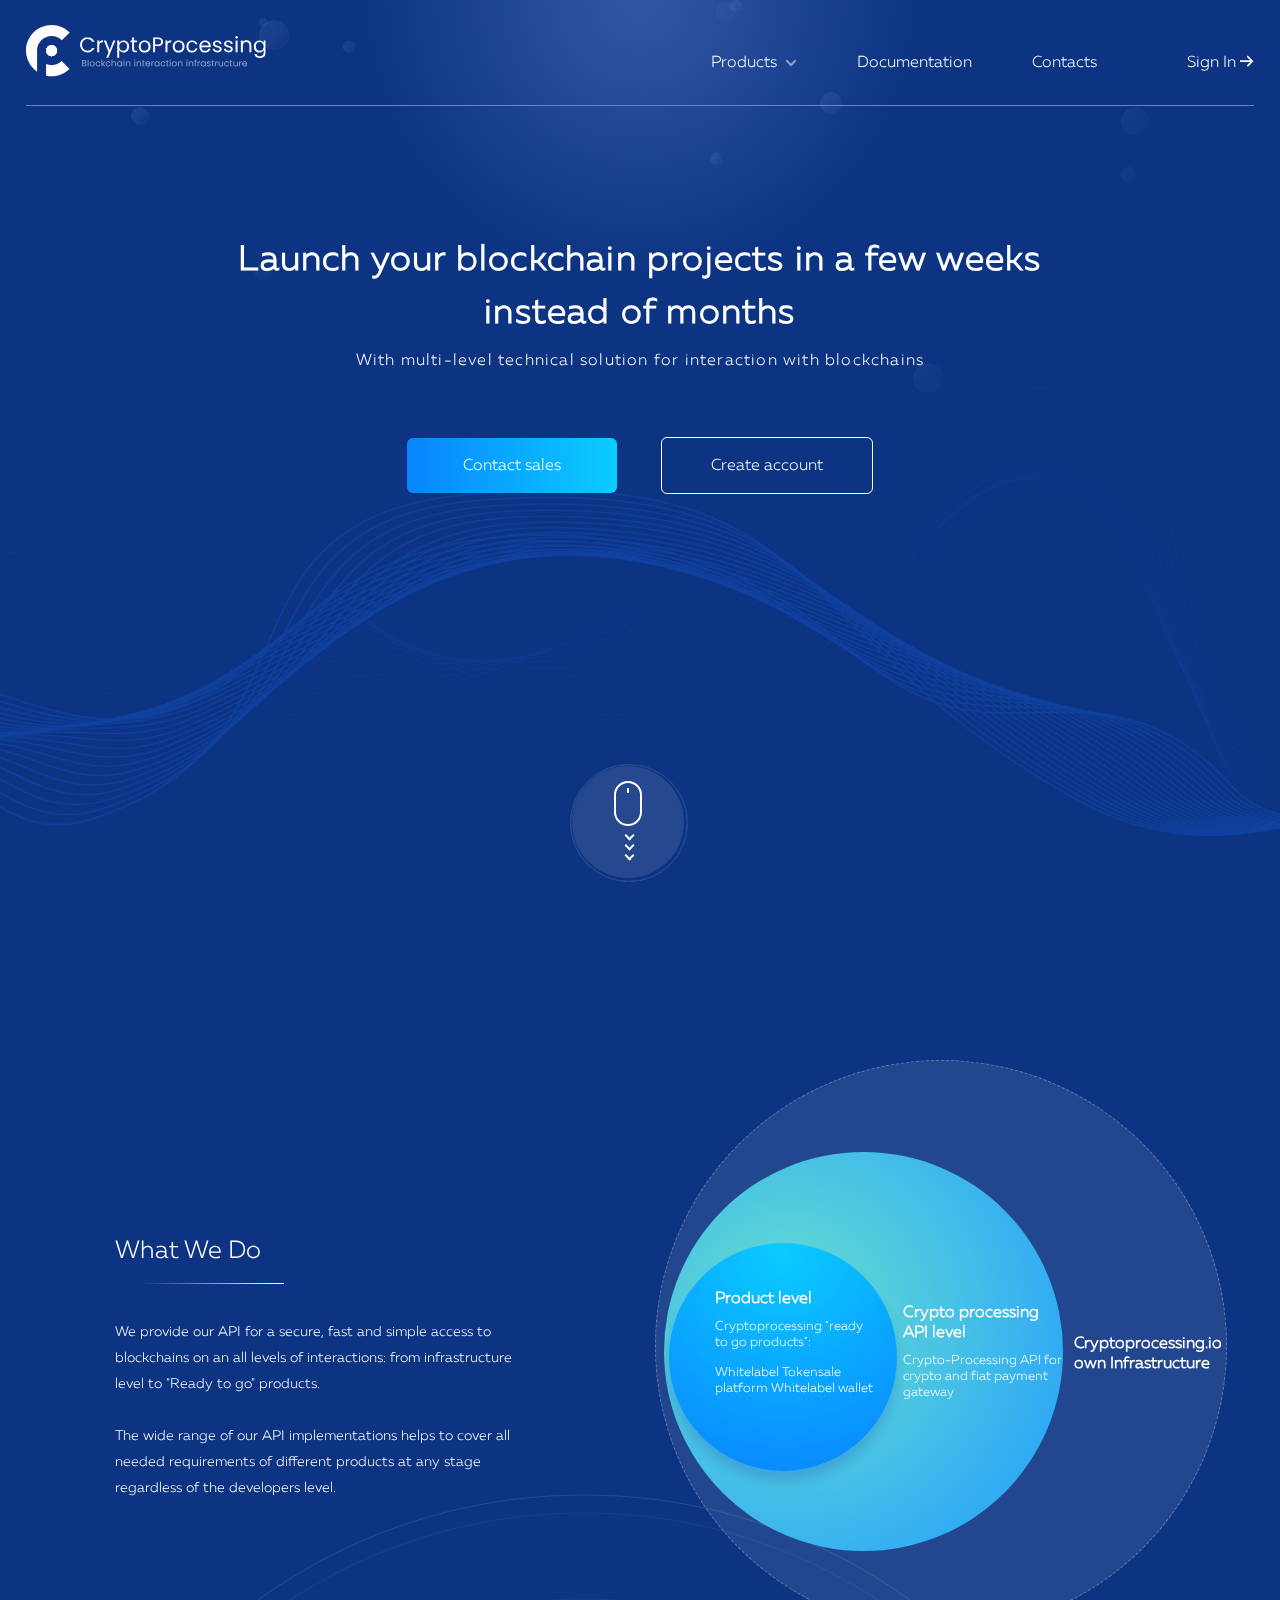
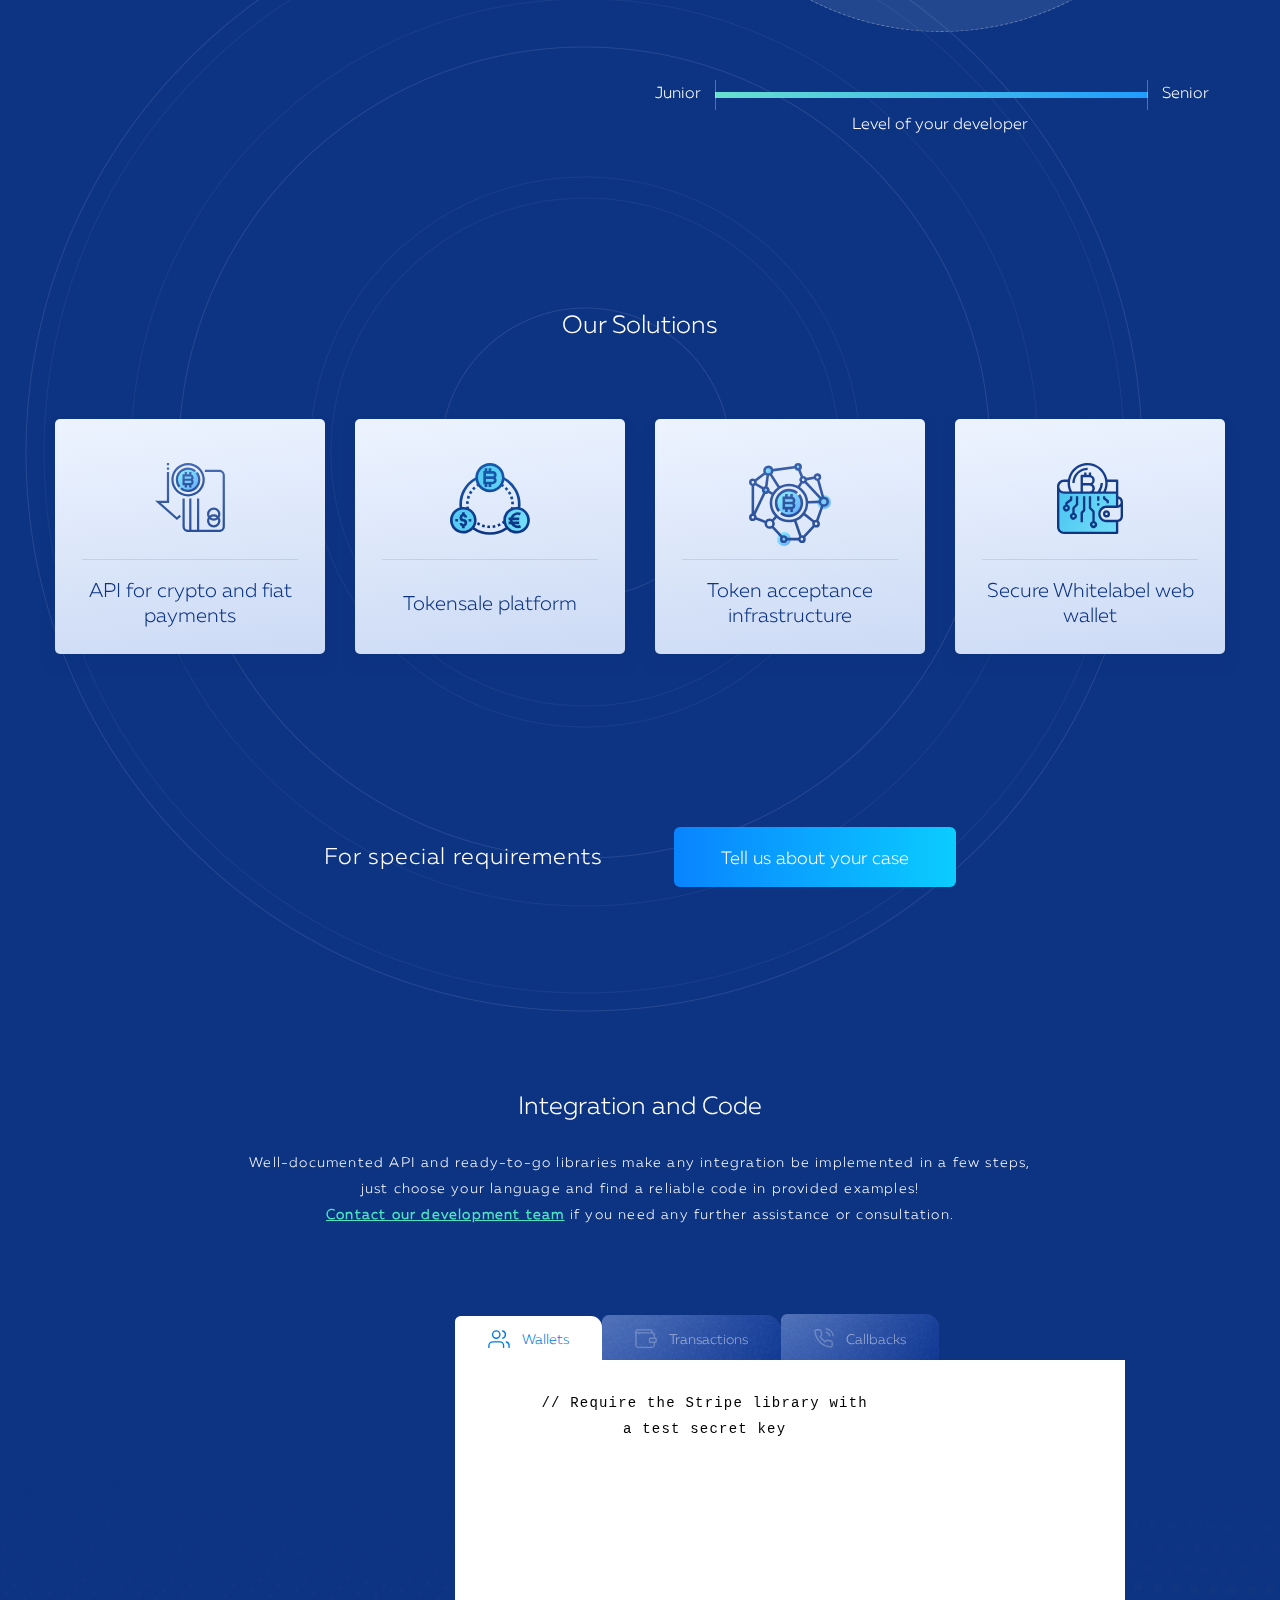
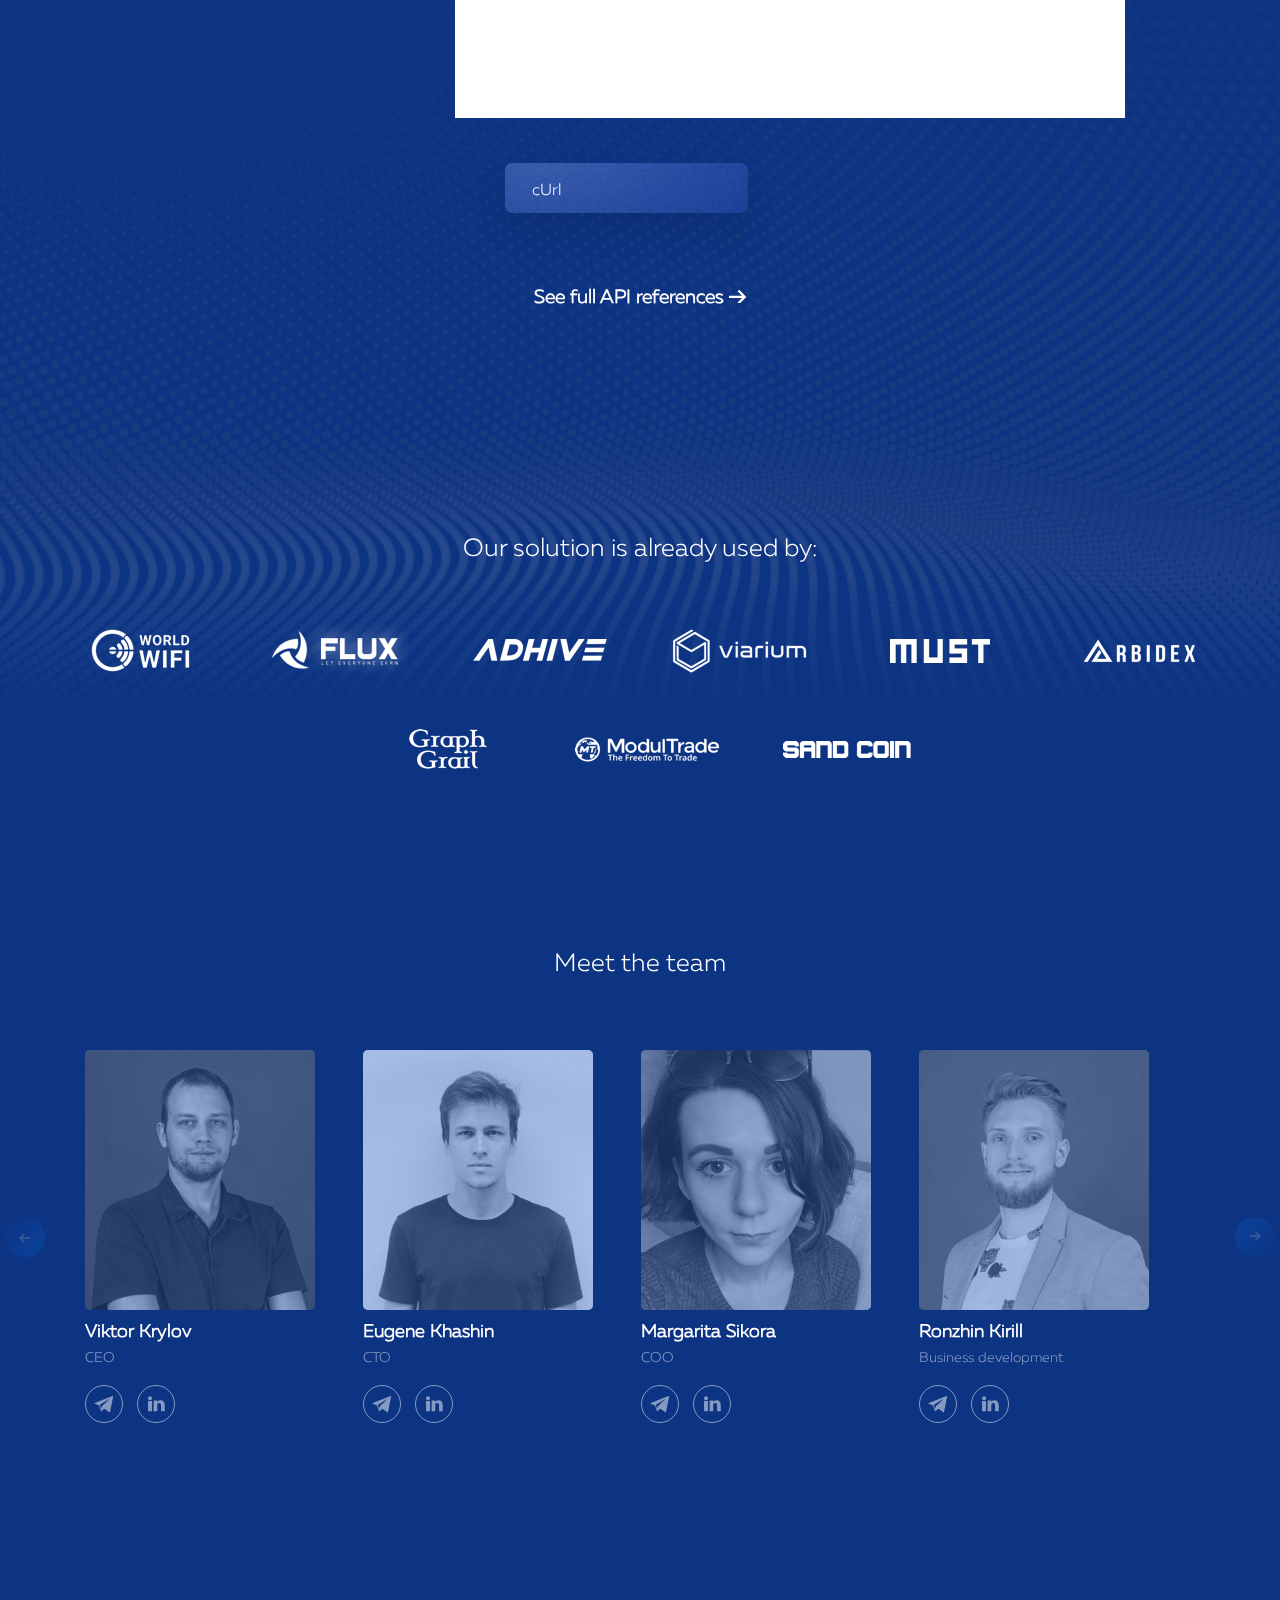
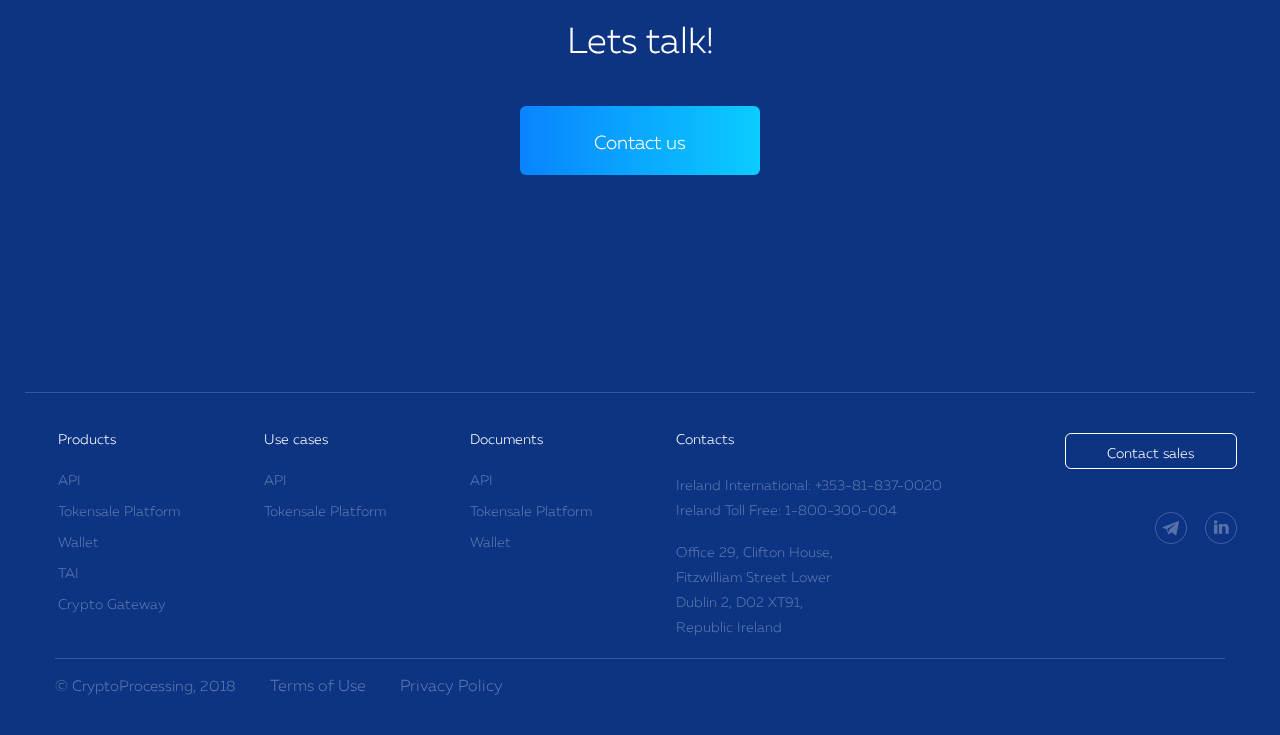
==== commit 0b765abf: "mobile fixes" ====
--- a/index.html
+++ b/index.html
@@ -7,6 +7,7 @@
   <link href="./css/slick-theme.css" type="text/css" rel="stylesheet" />
   <link href="./css/slick.css" type="text/css" rel="stylesheet" />
   <link href="./css/styles.css?v17" rel="stylesheet" />
+  <meta name="viewport" content="width=device-width, initial-scale=1.0">
 </head>
 
 <body>
@@ -55,22 +56,6 @@
     </div>
     <!-- container  -->
   </header>
-  <div class="bg__cont">
-    <div class="bg_circle">
-
-    </div>
-  </div>
-
-  <div class="bg__cont bg__cont_one">
-    <div class="bg_circle">
-
-    </div>
-  </div>
-  <div class="bg__cont bg__cont_two">
-    <div class="bg_circle">
-
-    </div>
-  </div>
   <!-- <div class="bg__cont bg__cont_three">
     <div class="bg_circle">
     
@@ -101,7 +86,22 @@
     </div>
   <main>
 
-
+      <div class="bg__cont">
+          <div class="bg_circle">
+      
+          </div>
+        </div>
+      
+        <div class="bg__cont bg__cont_one">
+          <div class="bg_circle">
+      
+          </div>
+        </div>
+        <div class="bg__cont bg__cont_two">
+          <div class="bg_circle">
+      
+          </div>
+        </div>
 
     <section class="first">
 
--- a/css/styles.css
+++ b/css/styles.css
@@ -2082,7 +2082,7 @@
   font-weight: 700
 }
 
-body>.bg__cont {
+main>.bg__cont {
   position: absolute;
   top: -25rem;
   left: 50%;
@@ -2354,6 +2354,15 @@
     width: 160px;
     height: 33.5px;
   }
+  .sun {
+    max-width: 100%;
+    left: 50%;
+    margin-left: 0;
+    transform: translateX(-50%);
+  }
+  main {
+    overflow: hidden;
+  }
   .first .main_text {
     padding: 172px 0 0 0;
     font-size: 22px;
@@ -2584,6 +2593,10 @@
     left: auto;
   }
 
+  .team_arrow {
+    display: none;
+  }
+
   .clients .wave_grid {
     background: url(../img/bg/wave-grid.png) top left no-repeat;
         background-size: auto auto;
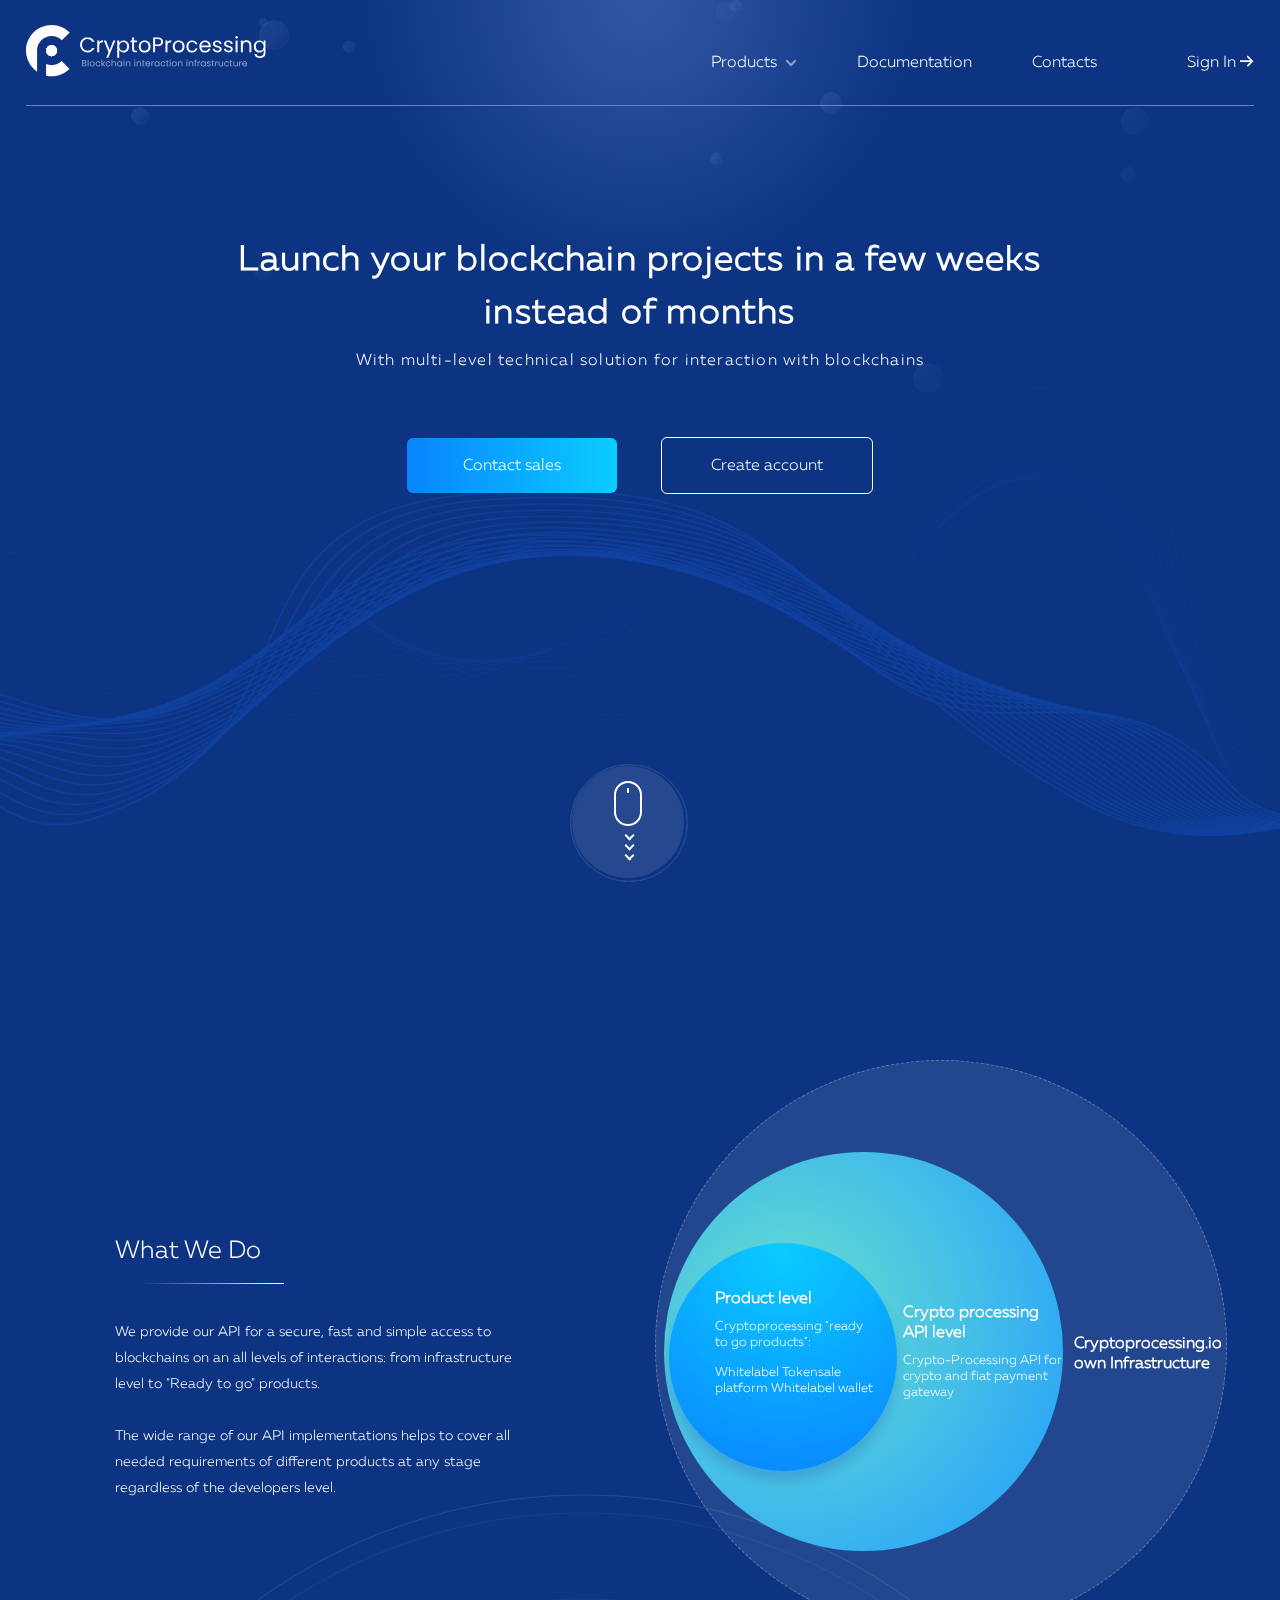
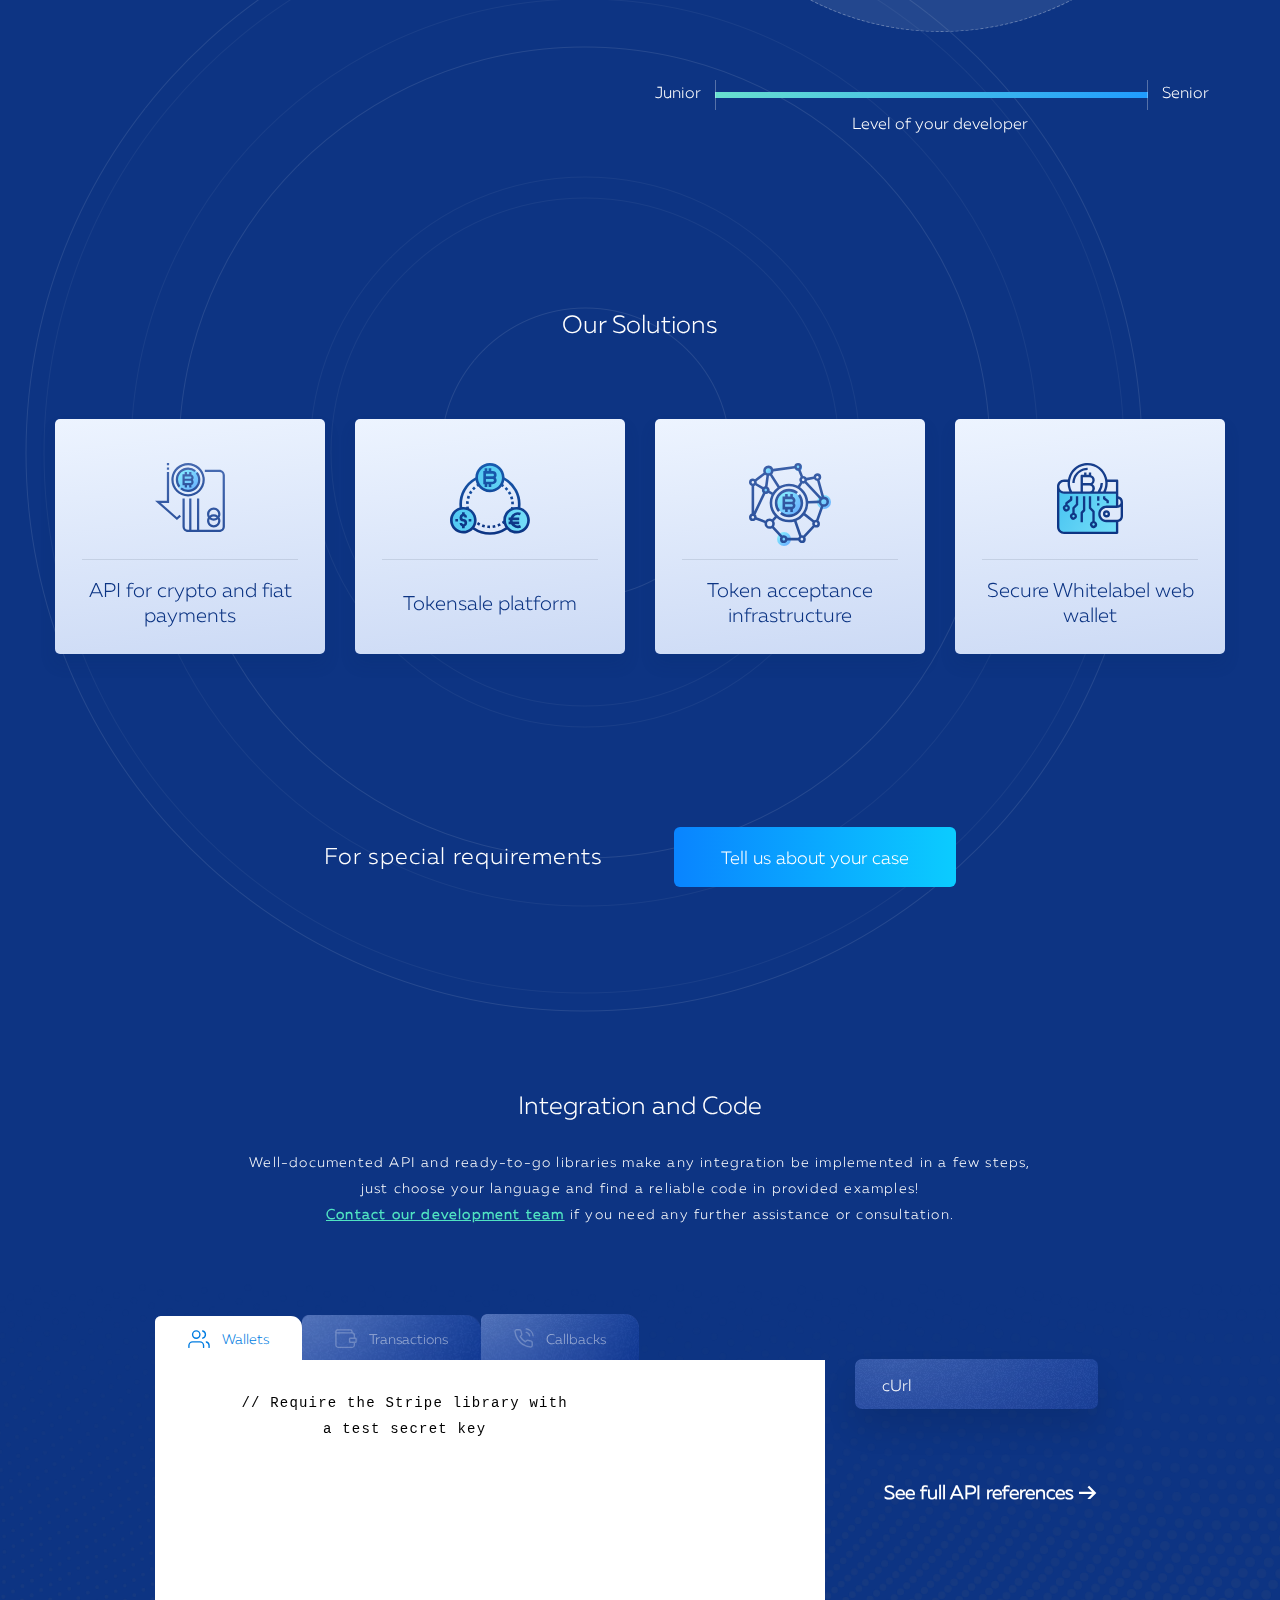
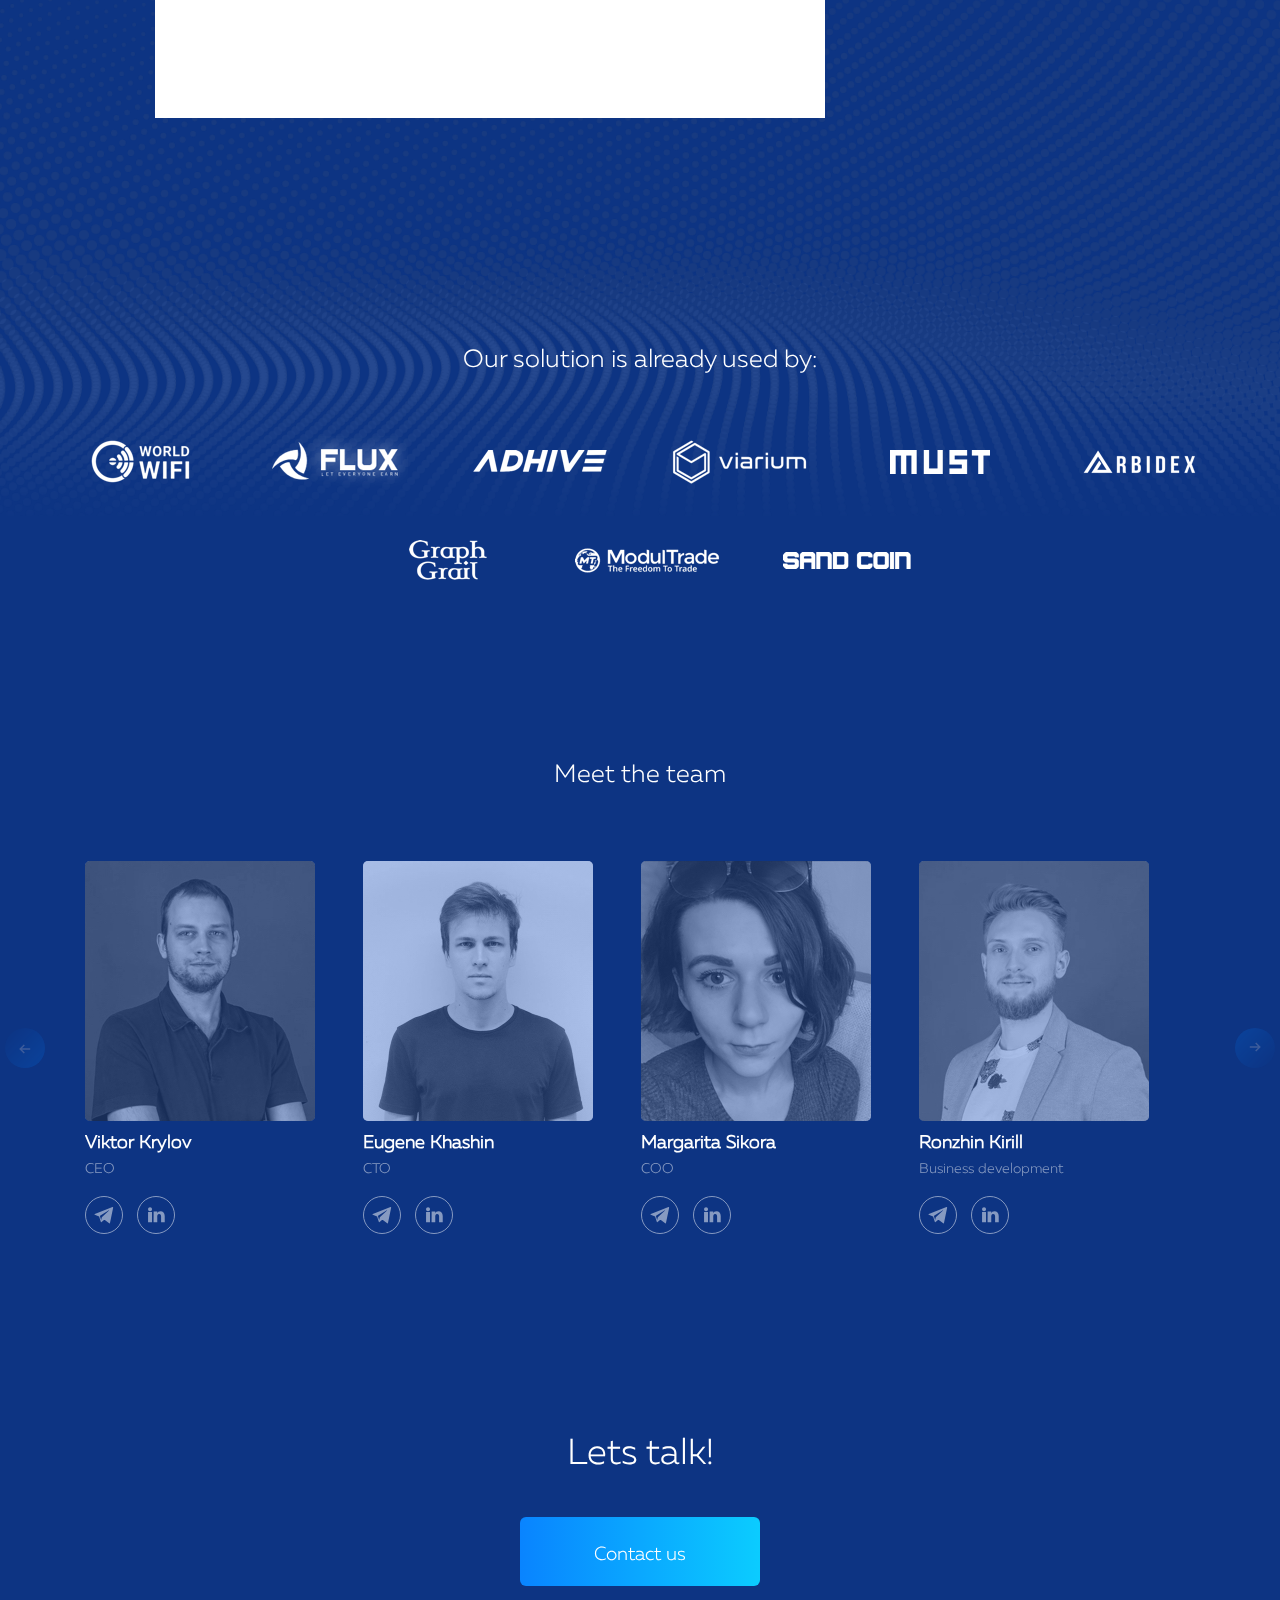
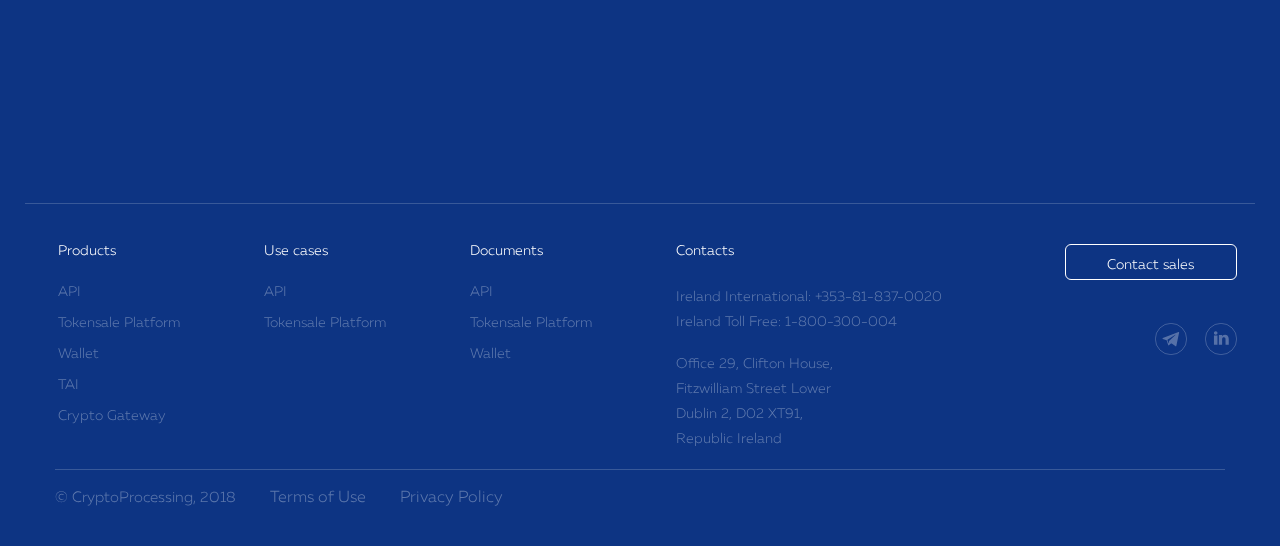
==== commit bb10326a: "tablet version" ====
--- a/index.html
+++ b/index.html
@@ -225,7 +225,7 @@
           <a href="">Сontact our development team</a> if you need any further assistance or consultation.</p>
         <div class="tabs_container tabs_container_langs">
 
-          <div class="tabs_menu_langs_container">
+          <div class="tabs_menu_langs_container tabs_menu_langs_container_mobile">
 
             <ul class="tabs_menu tabs_menu_langs tabs_menu_langs_mobile">
               <li data-tabcontainer="devfirst_1" class="selected">cUrl</li>
--- a/css/styles.css
+++ b/css/styles.css
@@ -2276,7 +2276,7 @@
   display: none;
 }
 
-@media screen and (max-width: 40em) {
+@media screen and (max-width: 64em) {
   header nav {
     display: none;
   }
@@ -2360,9 +2360,44 @@
     margin-left: 0;
     transform: translateX(-50%);
   }
+  .sun:after {
+    content: '';
+    background: url(../img/bg/circles-top.svg);
+    background-size: cover;
+    background-position: center center;
+    background-repeat: no-repeat;
+    position: absolute;
+    left: 0;
+    right: 0;
+    top: 0;
+    padding-bottom: 98%;
+  }
   main {
     overflow: hidden;
   }
+
+  .solutions .line_spec p {
+    margin-bottom: 40px;
+  }
+
+  .dev_first .tabs_container_for_code ul.tabs_menu_for_code li {
+    padding: 14px 20px 13px;
+  }
+
+  .team_arrow {
+    display: none;
+  }
+
+  .team_item.slick-slide {
+    margin: 0 15px;
+  }
+}
+
+.tabs_menu_langs_container_mobile {
+  display: none;
+}
+
+@media screen and (max-width: 40em) {
   .first .main_text {
     padding: 172px 0 0 0;
     font-size: 22px;
@@ -2478,6 +2513,10 @@
     padding: 10px 17.3px;
     margin-right: 0;
     font-size: 12px;
+  }
+
+  .tabs_menu_langs_container_mobile {
+    display: block;
   }
   .dev_first .tabs_container_for_code ul.tabs_menu_for_code li i.n_act,
   .dev_first .tabs_container_for_code ul.tabs_menu_for_code li.selected i.act,
@@ -2599,7 +2638,6 @@
 
   .clients .wave_grid {
     background: url(../img/bg/wave-grid.png) top left no-repeat;
-        background-size: auto auto;
     width: 100%;
     background-size: cover;
     padding-top: 511%;
@@ -2607,7 +2645,56 @@
     bottom: -50%;
     z-index: -1;
   }
-}
+
+  main > .bg__cont {
+    display: none;
+  }
+
+  .lets_talk_container .bg__cont {
+    display: none;
+  }
+
+  .bg_lets_talk {
+    background: url(../img/bg/circles-btn.svg) center center no-repeat;
+    background-size: cover;
+    position: absolute;
+    left: 0;
+    right: 0;
+    top: -110%;
+    padding-bottom: 196%;
+  }
+}
+
+@media screen and (min-width: 350px) {
+  .bg_lets_talk {
+    top: -128%;
+  }
+}
+
+@media screen and (min-width: 370px) {
+  .bg_lets_talk {
+    top: -139%;
+  }
+}
+
+@media screen and (min-width: 390px) {
+  .bg_lets_talk {
+    top: -149%;
+  }
+}
+
+@media screen and (min-width: 410px) {
+  .bg_lets_talk {
+    top: -169%;
+  }
+}
+
+@media screen and (min-width: 420px) {
+  .bg_lets_talk {
+    top: -189%;
+  }
+}
+
 
 @media screen and (min-height: 666px) and (max-width: 40em) {
   #mouse-scroll {
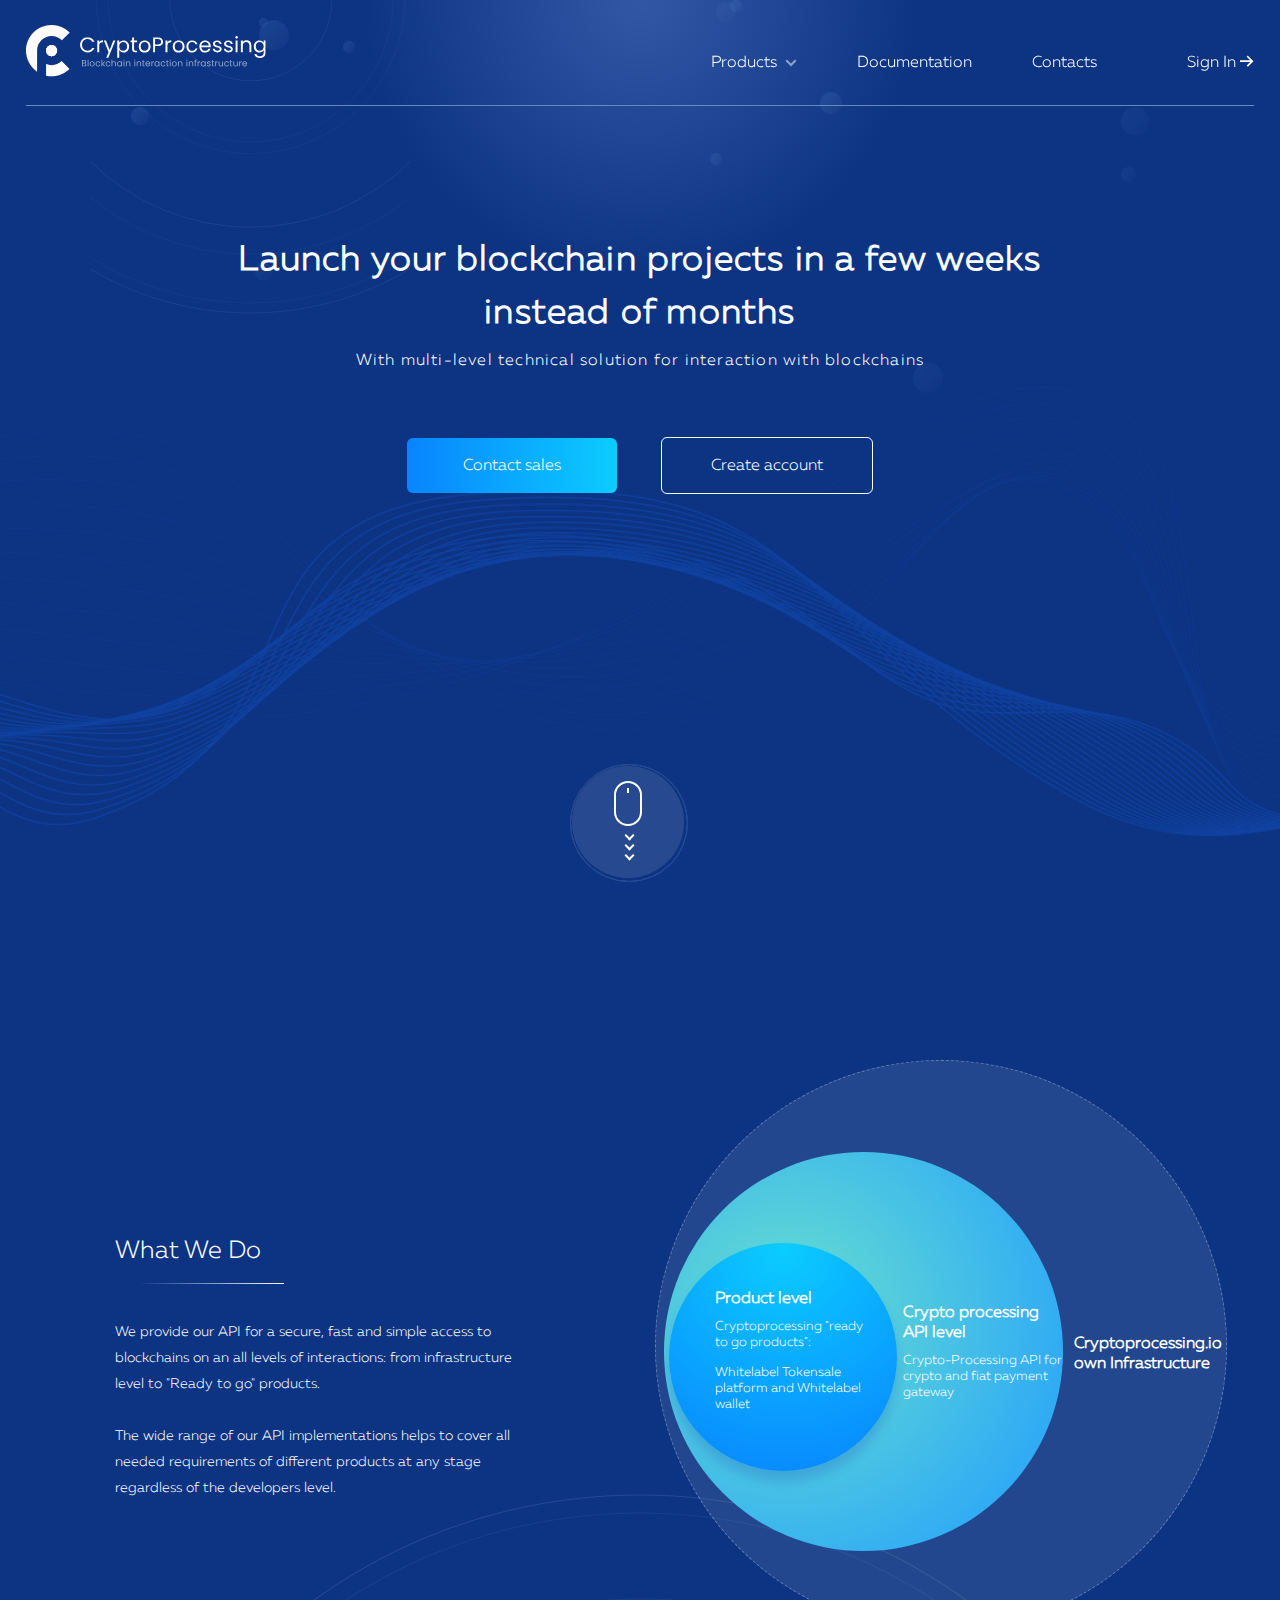
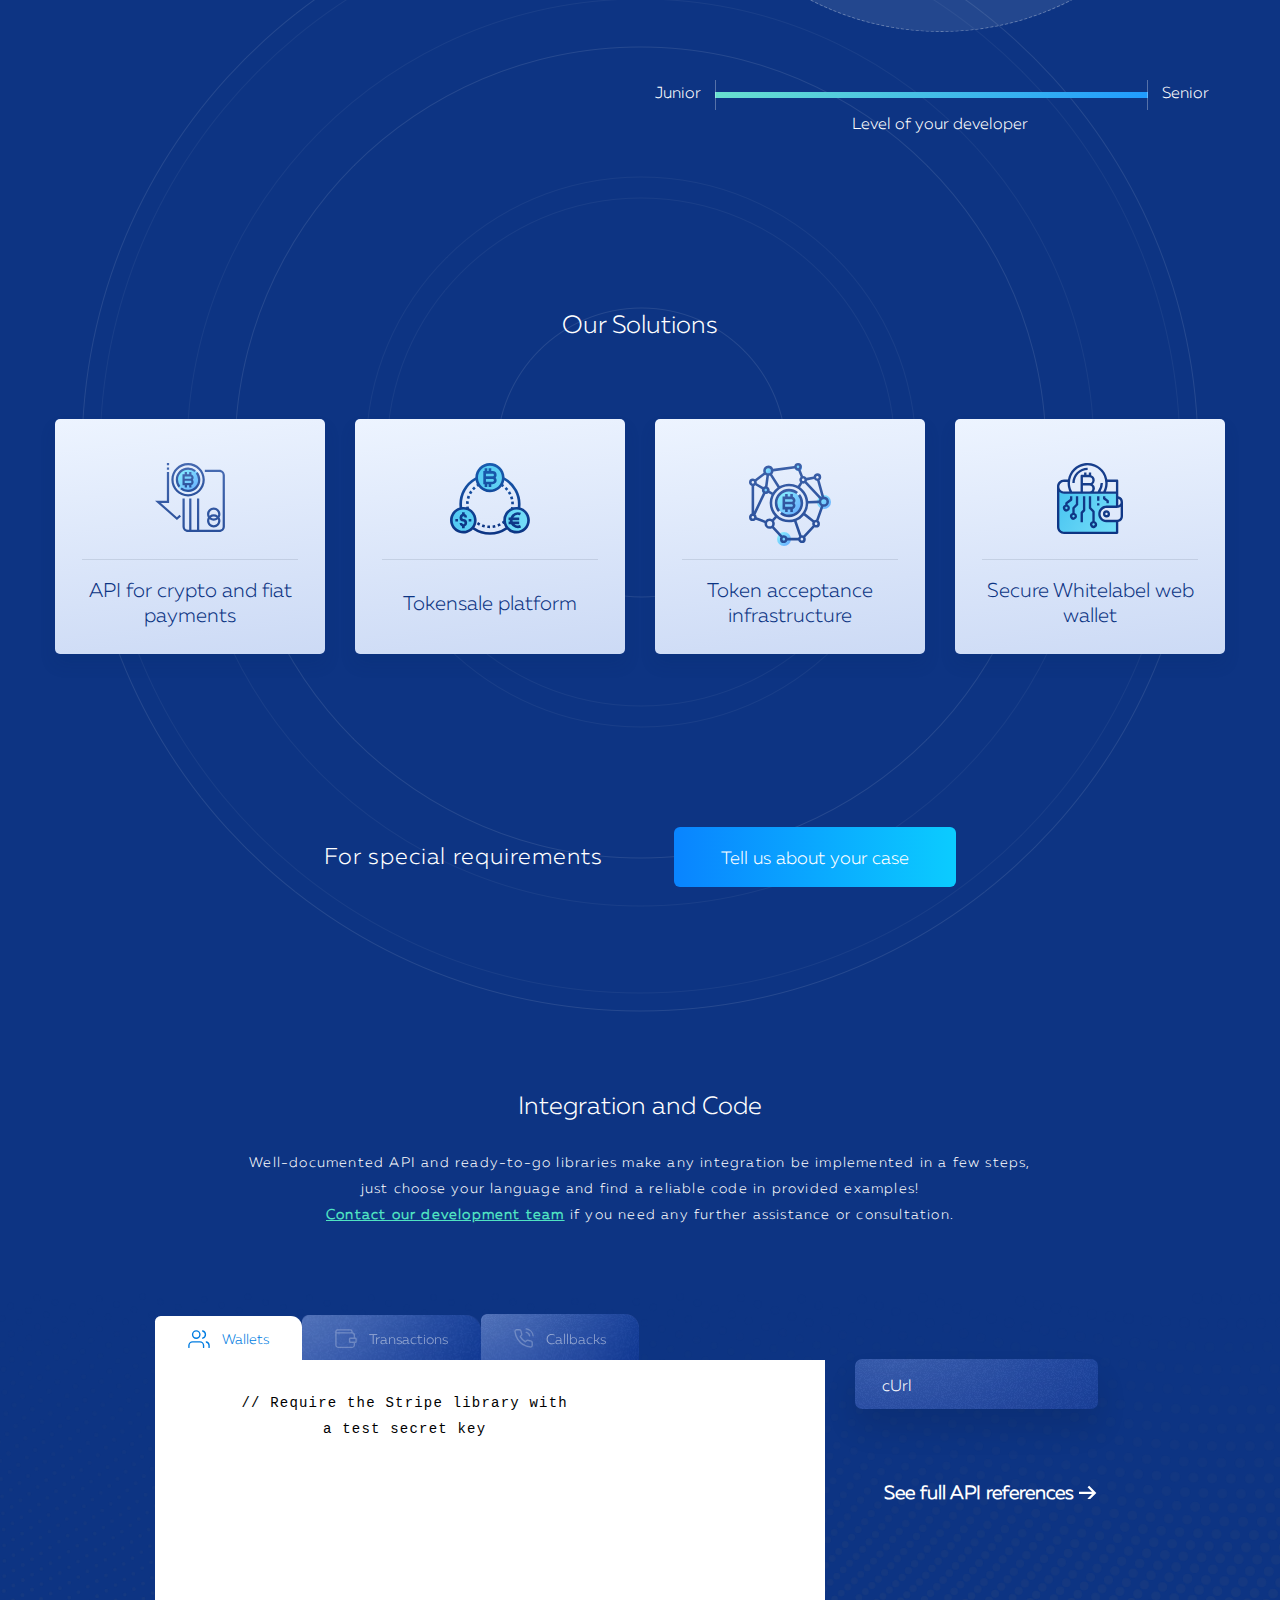
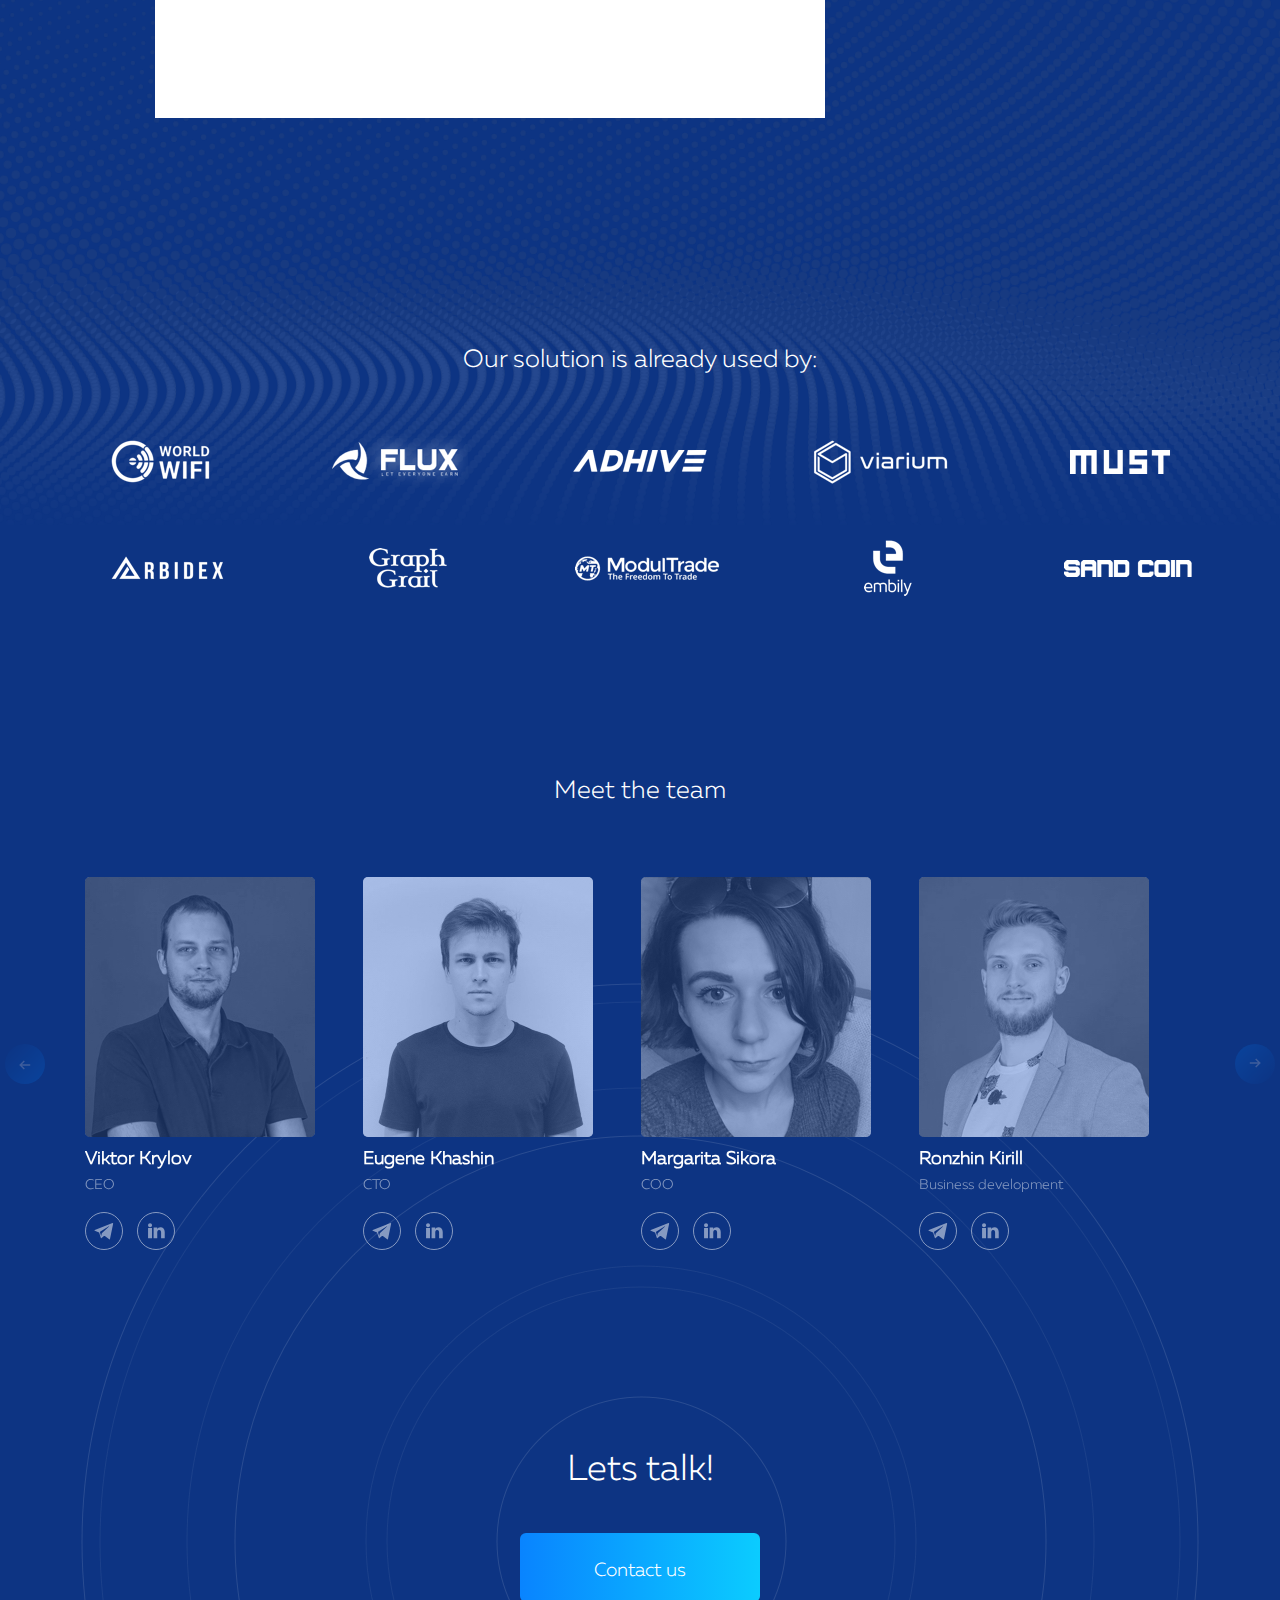
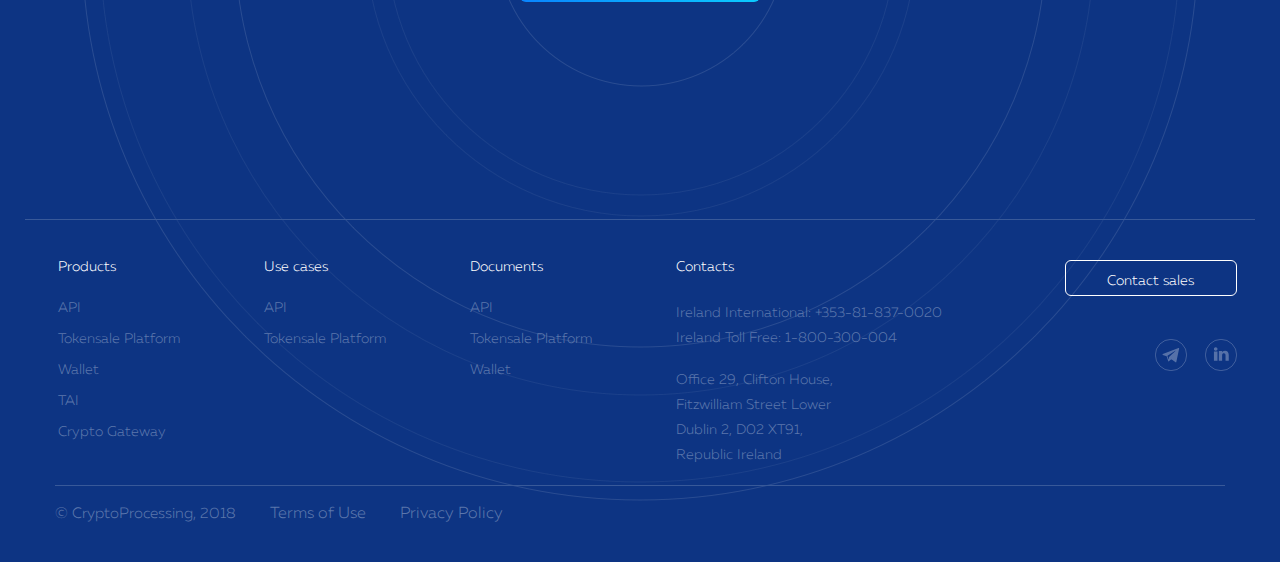
==== commit 946cf161: "add some fixes" ====
--- a/index.html
+++ b/index.html
@@ -62,46 +62,50 @@
     </div>
   </div> -->
   <div class="sun"></div>
+  <div class="sun__bg">
+    <img class="sun__bg-desktop" src="./img/bg/circles-top.svg" />
+    <img class="sun__bg-mobile" src="./img/bg/circles-top-mobile.svg" />
+  </div>
   <div class="mobile__menu">
-      <div class="mobile__menu-header">
-        <img src="./img/icons/mob-menu-icon.svg">
-        <img class="mob__menu-close" src="./img/icons/mob-menu-close.svg">
-      </div>
-      <ul class="mobile__list">
-        <li class="mobile__item">
-          <a href="#" class="mobile__link">Products</a>
-          <ul class="mobile__sublist">
-            <li class="mobile__item mobile__item_light"><a href="#">API</a></li>
-            <li class="mobile__item mobile__item_light"><a href="#">Tokensale platform</a></li>
-            <li class="mobile__item mobile__item_light"><a href="#">WebWallet</a></li>
-            <li class="mobile__item mobile__item_light"><a href="#">TAI</a></li>
-            <li class="mobile__item mobile__item_light"><a href="#">Crypto Gateway</a></li>
-            <li class="mobile__item mobile__item_light"><a href="#">Exchange</a></li>
-          </ul>
-        </li>
-        <li class="mobile__item"><a href="#" class="mobile__link">Documentation</a></li>
-        <li class="mobile__item"><a href="#" class="mobile__link">Contacts</a></li>
-        <li class="mobile__item"><a href="#" class="mobile__link">Sign In<i></i></a></li>
-      </ul>
+    <div class="mobile__menu-header">
+      <img src="./img/icons/mob-menu-icon.svg">
+      <img class="mob__menu-close" src="./img/icons/mob-menu-close.svg">
     </div>
+    <ul class="mobile__list">
+      <li class="mobile__item">
+        <a href="#" class="mobile__link">Products</a>
+        <ul class="mobile__sublist">
+          <li class="mobile__item mobile__item_light"><a href="#">API</a></li>
+          <li class="mobile__item mobile__item_light"><a href="#">Tokensale platform</a></li>
+          <li class="mobile__item mobile__item_light"><a href="#">WebWallet</a></li>
+          <li class="mobile__item mobile__item_light"><a href="#">TAI</a></li>
+          <li class="mobile__item mobile__item_light"><a href="#">Crypto Gateway</a></li>
+          <li class="mobile__item mobile__item_light"><a href="#">Exchange</a></li>
+        </ul>
+      </li>
+      <li class="mobile__item"><a href="#" class="mobile__link">Documentation</a></li>
+      <li class="mobile__item"><a href="#" class="mobile__link">Contacts</a></li>
+      <li class="mobile__item"><a href="#" class="mobile__link">Sign In<i></i></a></li>
+    </ul>
+  </div>
   <main>
-
-      <div class="bg__cont">
-          <div class="bg_circle">
-      
-          </div>
-        </div>
-      
-        <div class="bg__cont bg__cont_one">
-          <div class="bg_circle">
-      
-          </div>
-        </div>
-        <div class="bg__cont bg__cont_two">
-          <div class="bg_circle">
-      
-          </div>
-        </div>
+<!-- 
+    <div class="bg__cont">
+      <div class="bg_circle">
+
+      </div>
+    </div>
+
+    <div class="bg__cont bg__cont_one">
+      <div class="bg_circle">
+
+      </div>
+    </div>
+    <div class="bg__cont bg__cont_two">
+      <div class="bg_circle">
+
+      </div>
+    </div> -->
 
     <section class="first">
 
@@ -160,7 +164,7 @@
                     <dt>Product level</dt>
                     <dd>
                       <p>Cryptoprocessing "ready to go products":</p>
-                      <p> Whitelabel Tokensale platform Whitelabel wallet</p>
+                      <p> Whitelabel Tokensale platform and Whitelabel wallet</p>
                     </dd>
                   </dl>
                   <img src="img/empty.gif" alt="">
@@ -305,6 +309,7 @@
           <li><a href="" target="_blank"><img src="img/clients/client_6.png" alt="Arbidex"></a></li>
           <li><a href="" target="_blank"><img src="img/clients/client_7.png" alt="GraphGrey"></a></li>
           <li><a href="" target="_blank"><img src="img/clients/client_8.png" alt="ModulTrade"></a></li>
+          <li><a href="" target="_blank"><img src="img/clients/client_10.png" alt="ModulTrade"></a></li>
           <li><a href="" target="_blank"><img src="img/clients/client_9.png" alt="SendCoin"></a></li>
         </ul>
       </div>
@@ -446,10 +451,11 @@
       <div class="bg_particles" data-type="background" data-speed="20"></div>
       <div class="wrapper">
         <div class="lets_talk_container">
+          <div class="bg_lets_talk"></div>
           <span>Lets talk!</span>
           <br />
           <a href="" class="btn btn_blue">Contact us</a>
-          <div class="bg__cont">
+          <!-- <div class="bg__cont">
             <div class="bg_circle">
 
             </div>
@@ -464,7 +470,7 @@
             <div class="bg_circle">
 
             </div>
-          </div>
+          </div> -->
         </div>
       </div>
     </section>
--- a/css/styles.css
+++ b/css/styles.css
@@ -288,7 +288,18 @@
   margin-left: -15px;
   margin-right: -15px;
   -ms-flex-pack: distribute;
-  justify-content: space-around
+  justify-content: space-around;
+}
+
+@media screen and (max-width: 1170px) {
+  footer .wrapper .footerRow {
+    margin-left: 0;
+    margin-right: 0;
+  }
+
+  footer .wrapper .footerRow .contact_sale_block a.btn {
+    max-width: 100%;
+  }
 }
 
 footer .wrapper .footerRow dl {
@@ -517,11 +528,11 @@
   transition: .4s;
 }
 
-.team_item_hover .team_item__img img {
+.team_item:hover .team_item__img img {
   filter: grayscale(0);
 }
 
-.team_item_hover .team_item__img:after {
+.team_item:hover .team_item__img:after {
   opacity: 0;
 }
 
@@ -662,7 +673,8 @@
   height: 30px;
   padding-top: 20px;
   cursor: pointer;
-  font-size: 16px
+  font-size: 16px;
+  background-size: cover;
 }
 
 .dev_first .tabs_container_langs ul.tabs_menu_langs li:last-child {
@@ -674,6 +686,7 @@
   border-radius: 7px;
   border-right: none;
   background: url(../img/elems/btn_prlang_active.png) top left no-repeat;
+  background-size: cover;
   box-shadow: 0 19px 31px 0 rgba(0, 0, 0, .1)
 }
 
@@ -1350,7 +1363,24 @@
   left: 0;
   top: -73%;
   z-index: -1;
-  opacity: .5
+  opacity: .5;
+  left: 50%;
+  transform: translateX(-50%);
+  margin-left: auto;
+  max-width: 100%;
+}
+
+@media screen and (max-width: 1000px) {
+  .solutions .bg_circle {
+    top: -60%;
+    max-width: inherit;
+  }
+}
+
+@media screen and (max-width: 720px) {
+  .solutions .bg_circle {
+    top: -40%;
+  }
 }
 
 .solutions .solutions_list {
@@ -1523,7 +1553,7 @@
   word-wrap: break-word;
   margin-left: 15px;
   margin-right: 15px;
-  width: calc(16.666666666666668% - 30px);
+  width: calc(20% - 30px);
   margin-bottom: 50px
 }
 
@@ -1564,7 +1594,7 @@
   font-size: 19px
 }
 
-/* .lets_talk .bg_lets_talk {
+.lets_talk .bg_lets_talk {
   background: url(../img/bg/circles.png) top left no-repeat;
   position: absolute;
   width: 1118px;
@@ -1574,8 +1604,8 @@
   margin-top: -544px;
   left: 50%;
   margin-left: -559px;
-  opacity: .3
-} */
+  opacity: .3;
+}
 
 .lets_talk .bg_particles {
   background: url(../img/bg/particles.png) center 0 no-repeat fixed;
@@ -2040,7 +2070,7 @@
 main {
   width: 100%;
   position: relative;
-  z-index: 1
+  z-index: 1;
 }
 
 .btn {
@@ -2224,6 +2254,16 @@
   display: none;
 }
 
+
+.sun__bg {
+  position: absolute;
+  width: 100%;
+  max-width: 1100px;
+  left: 50%;
+  transform: translateX(-50%);
+  opacity: .3;
+}
+
 @media screen and (max-width:1200px) {
   .wwd .wwd_container .wwd_r_col .circle_di ul .lev_3 dl dt {
     font-size: 13px;
@@ -2285,6 +2325,9 @@
   }
   header {
     padding-top: 20px;
+  }
+  main {
+    overflow: hidden;
   }
   header .container {
     padding-bottom: 10.5px;
@@ -2360,21 +2403,6 @@
     margin-left: 0;
     transform: translateX(-50%);
   }
-  .sun:after {
-    content: '';
-    background: url(../img/bg/circles-top.svg);
-    background-size: cover;
-    background-position: center center;
-    background-repeat: no-repeat;
-    position: absolute;
-    left: 0;
-    right: 0;
-    top: 0;
-    padding-bottom: 98%;
-  }
-  main {
-    overflow: hidden;
-  }
 
   .solutions .line_spec p {
     margin-bottom: 40px;
@@ -2394,6 +2422,14 @@
 }
 
 .tabs_menu_langs_container_mobile {
+  display: none;
+}
+
+.sun__bg-desktop {
+  display: block;
+}
+
+.sun__bg-mobile {
   display: none;
 }
 
@@ -2403,6 +2439,13 @@
     font-size: 22px;
     line-height: 1.41;
     font-weight: 500;
+    width: 100%;
+  }
+  .sun__bg-desktop {
+    display: none;
+  }
+  .sun__bg-mobile {
+    display: block;
     width: 100%;
   }
   .first .text {
@@ -2665,6 +2708,7 @@
   }
 }
 
+
 @media screen and (min-width: 350px) {
   .bg_lets_talk {
     top: -128%;
